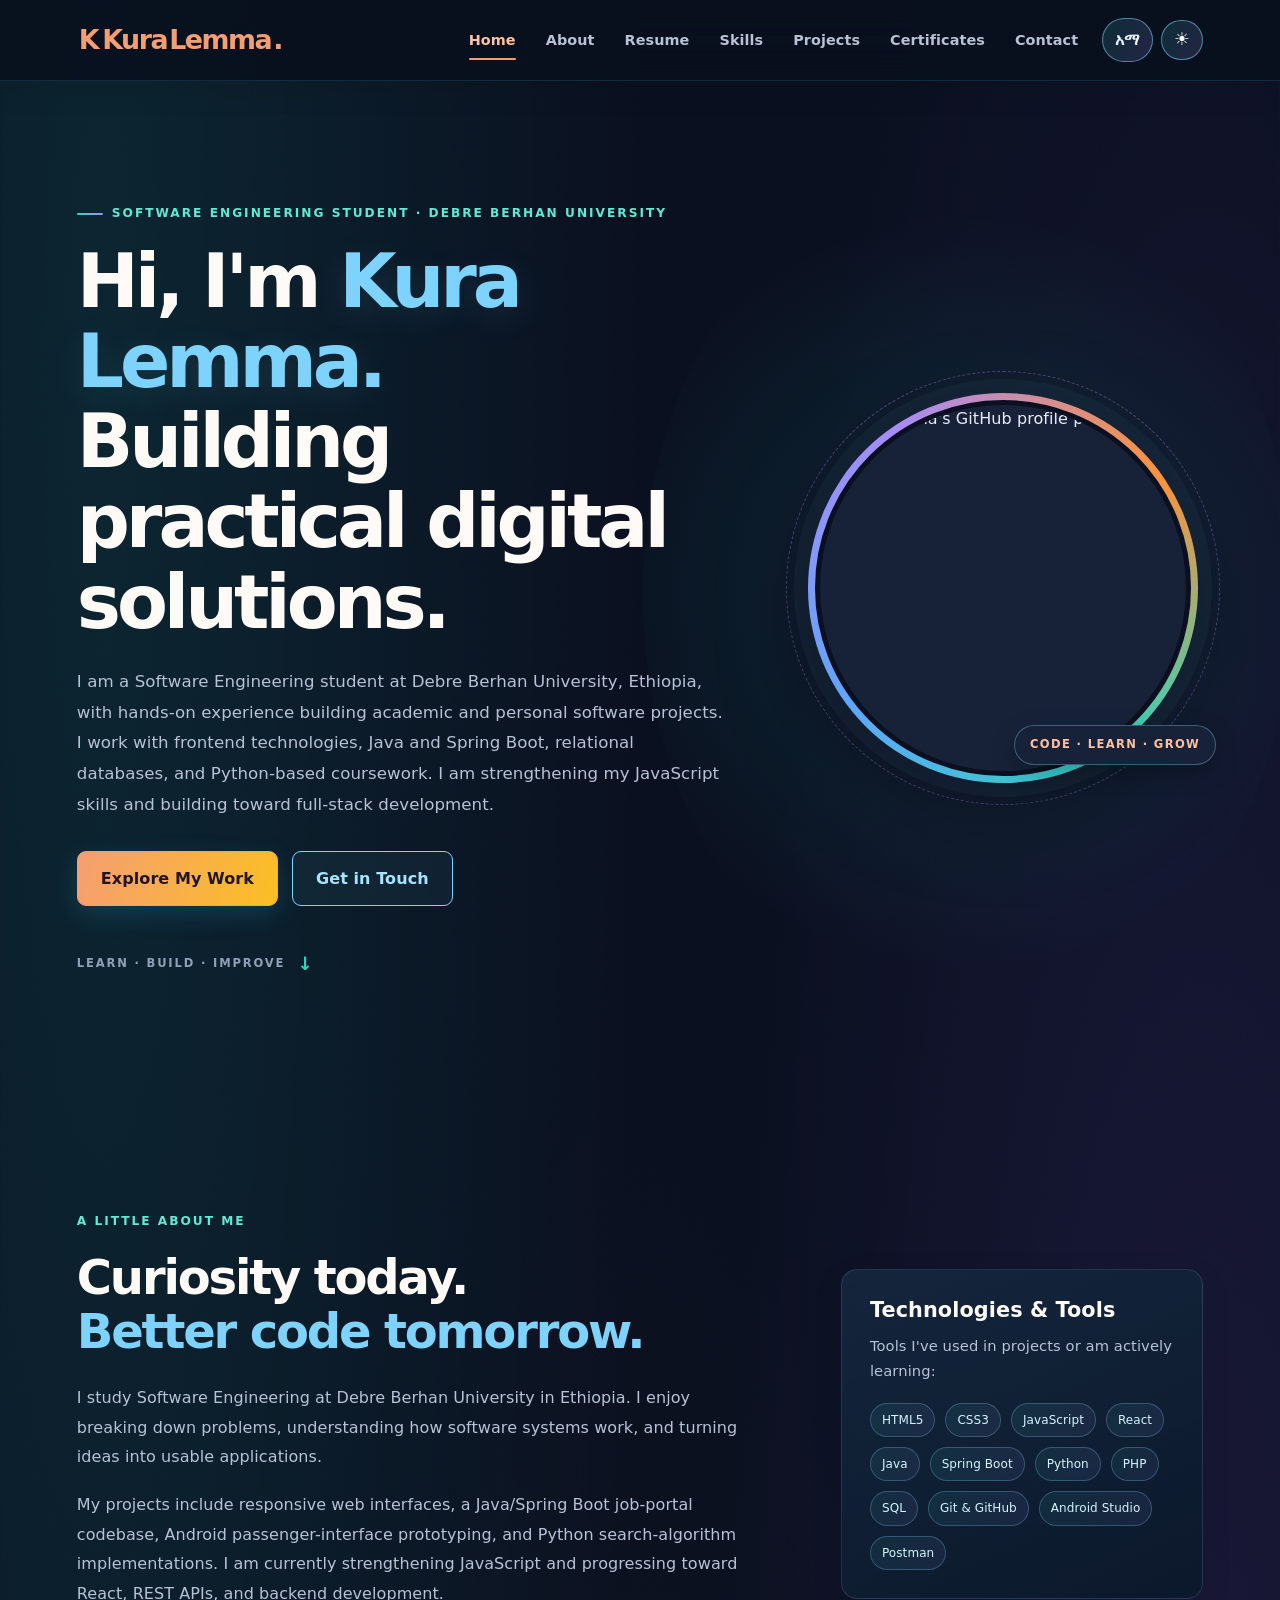
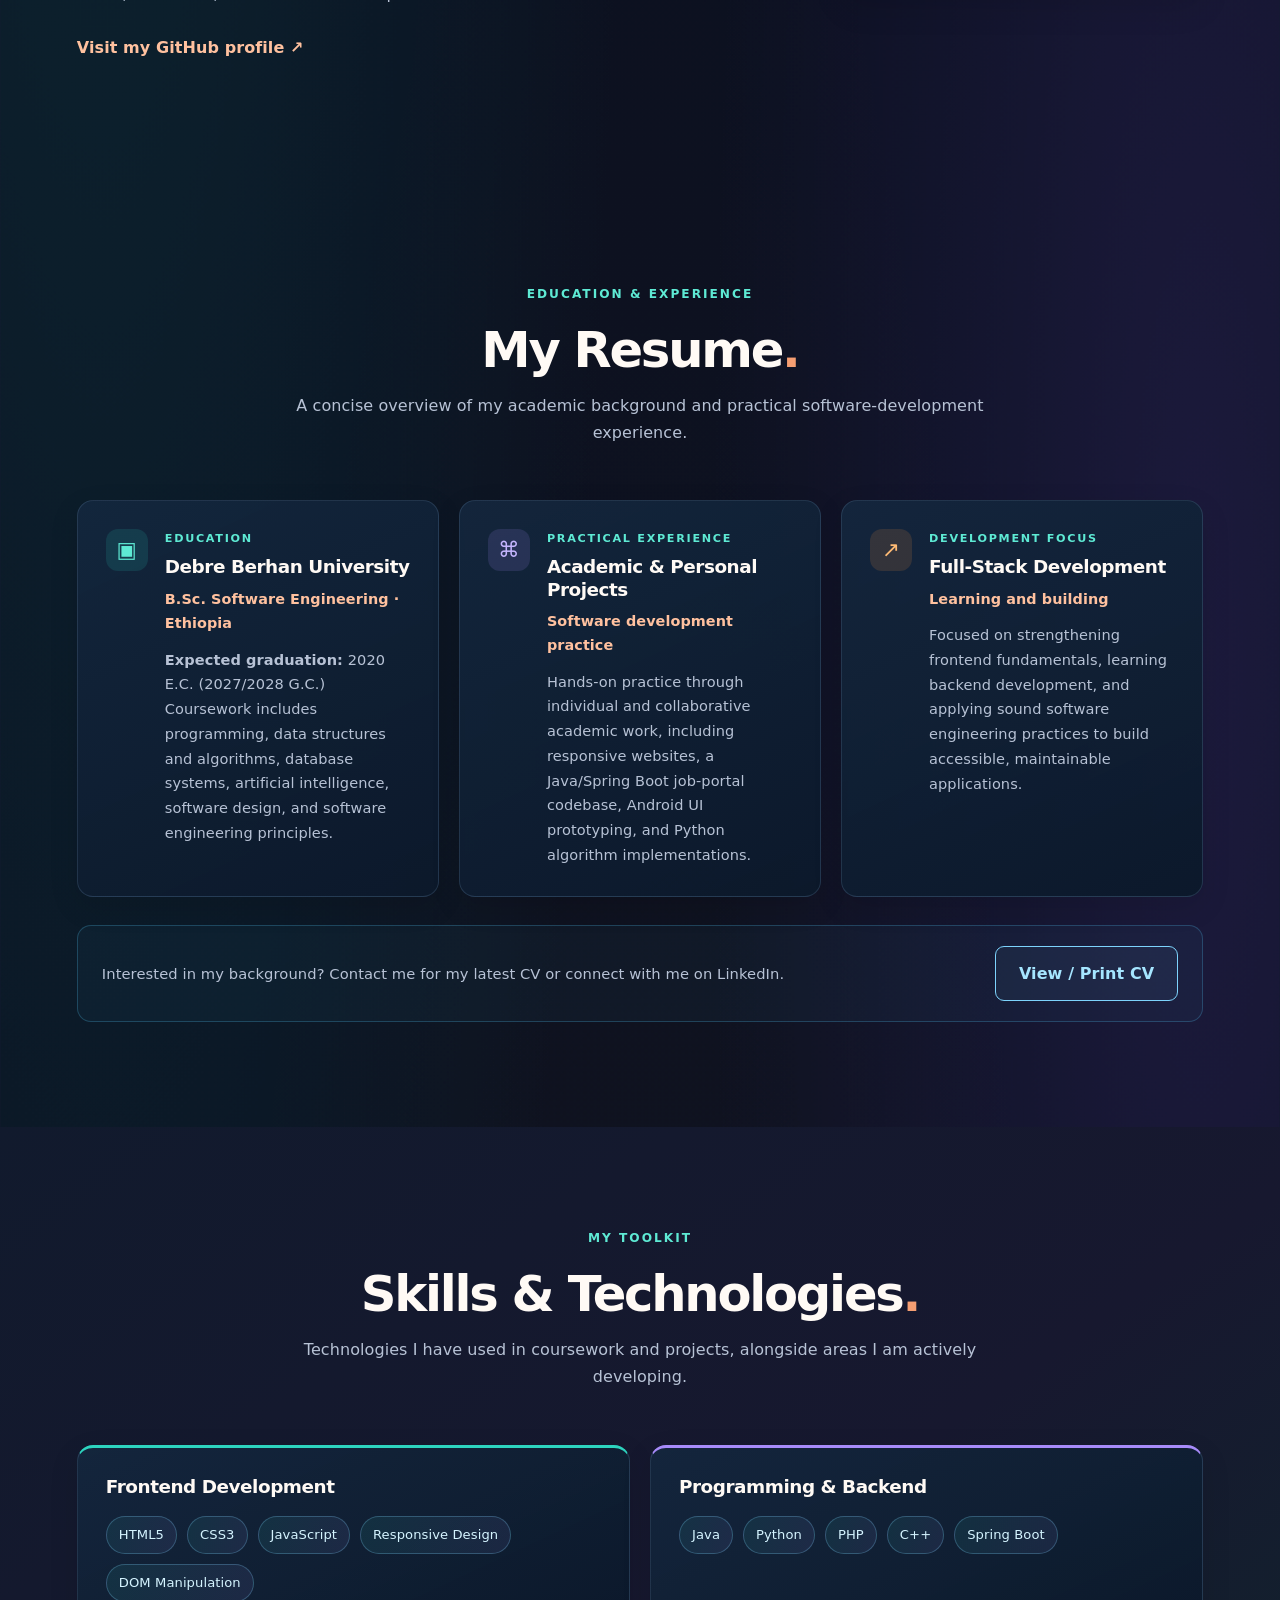
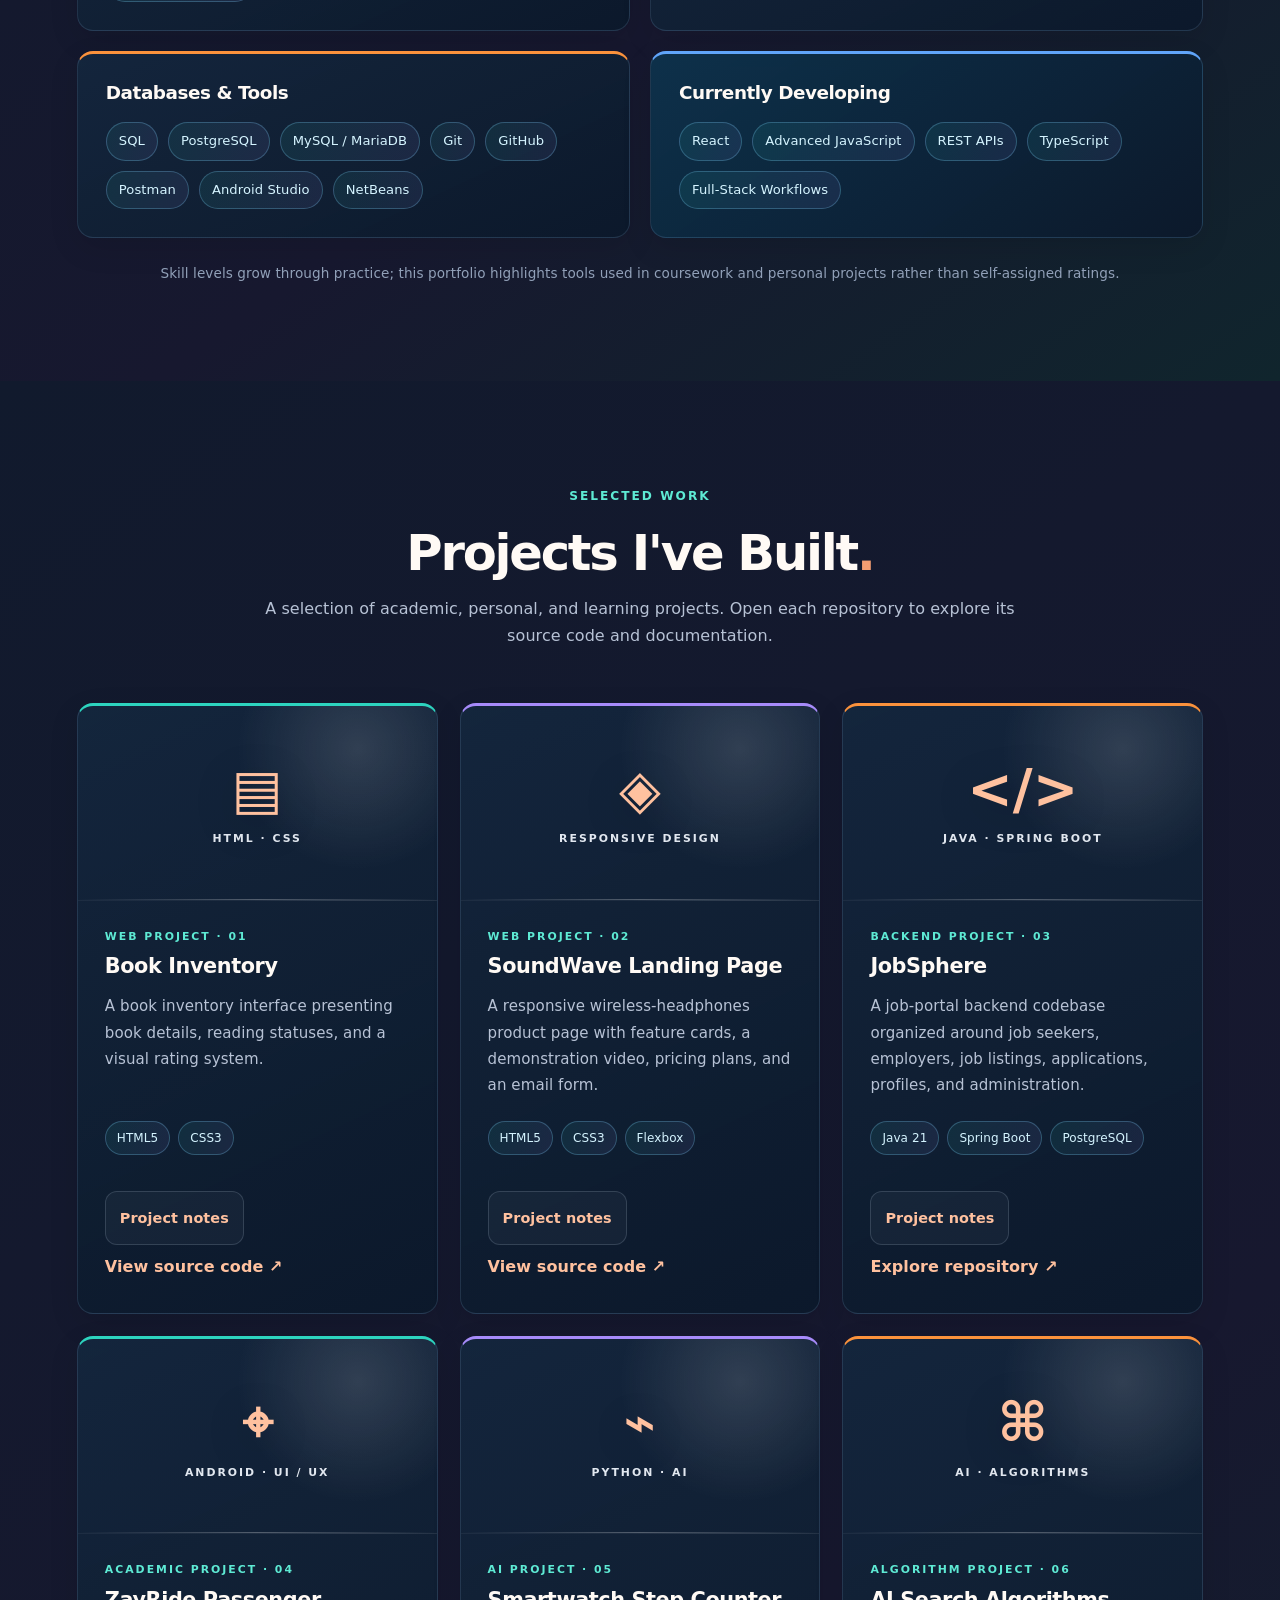
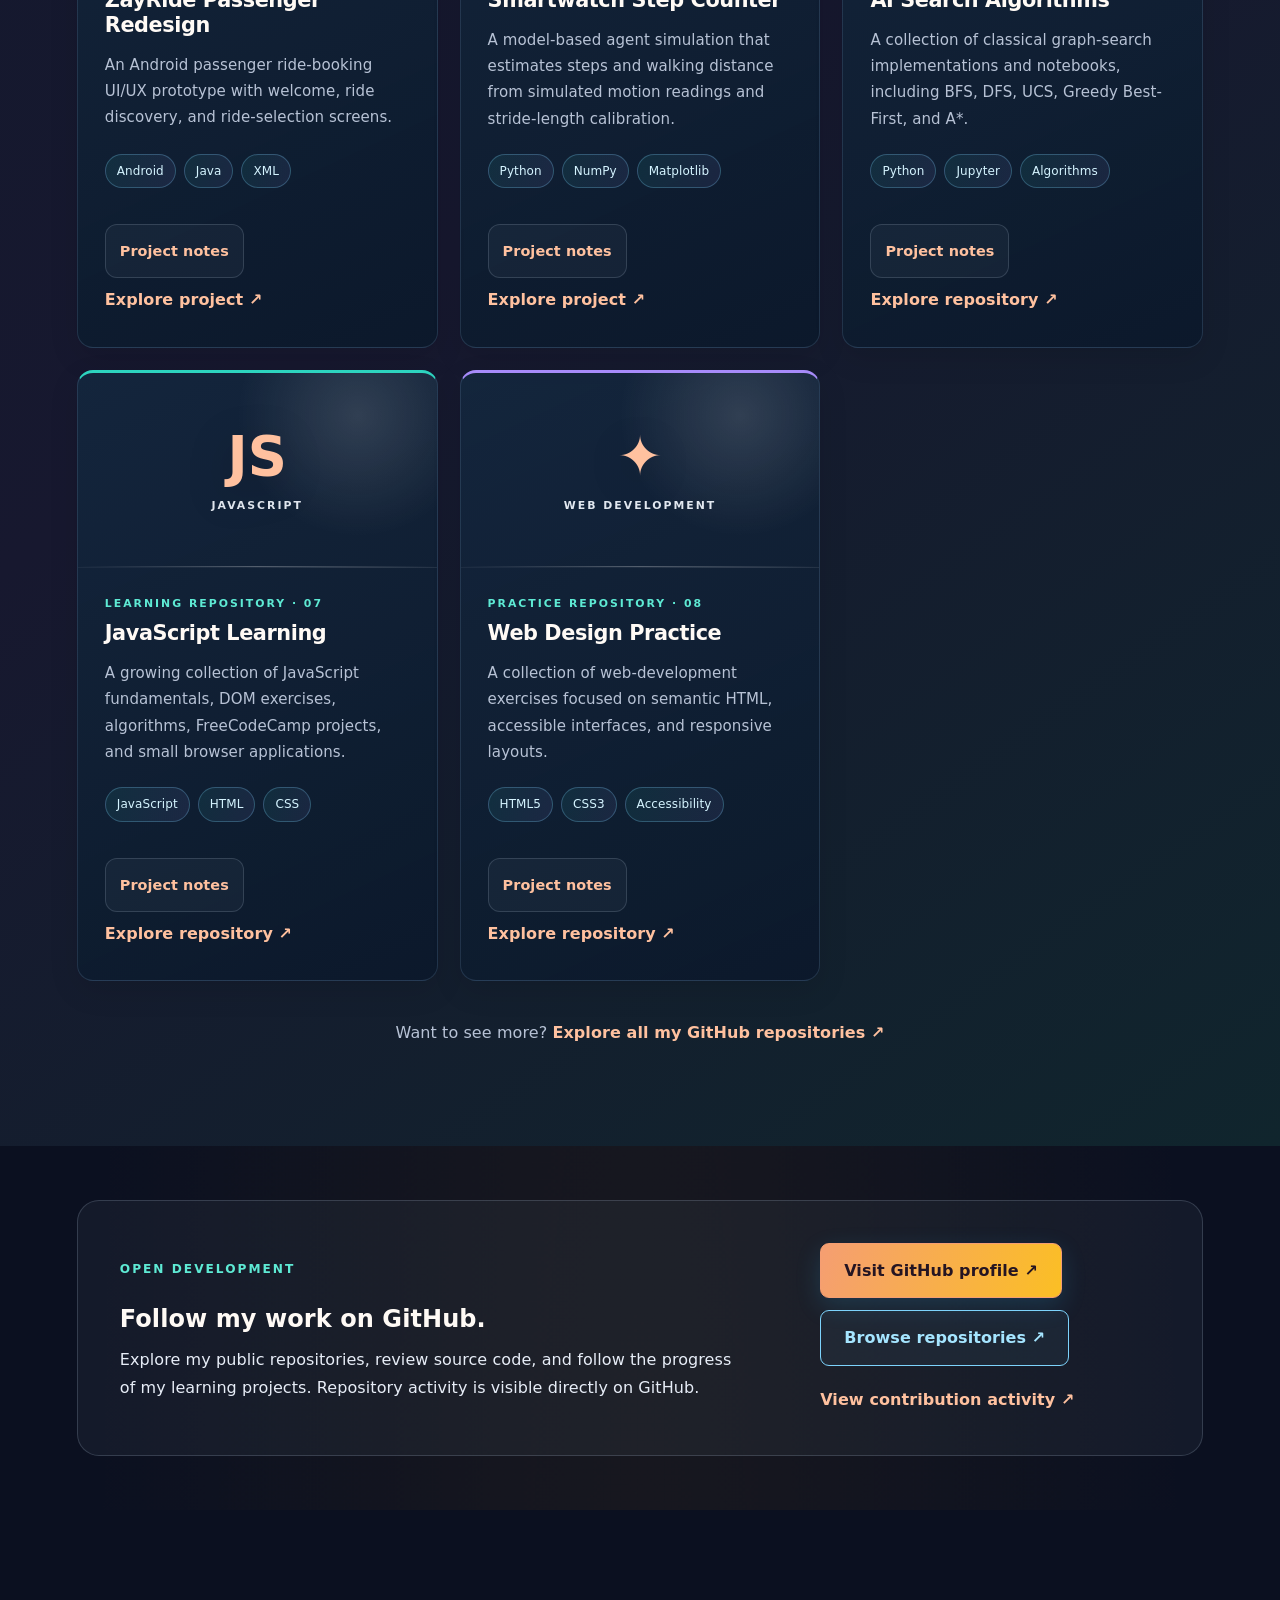
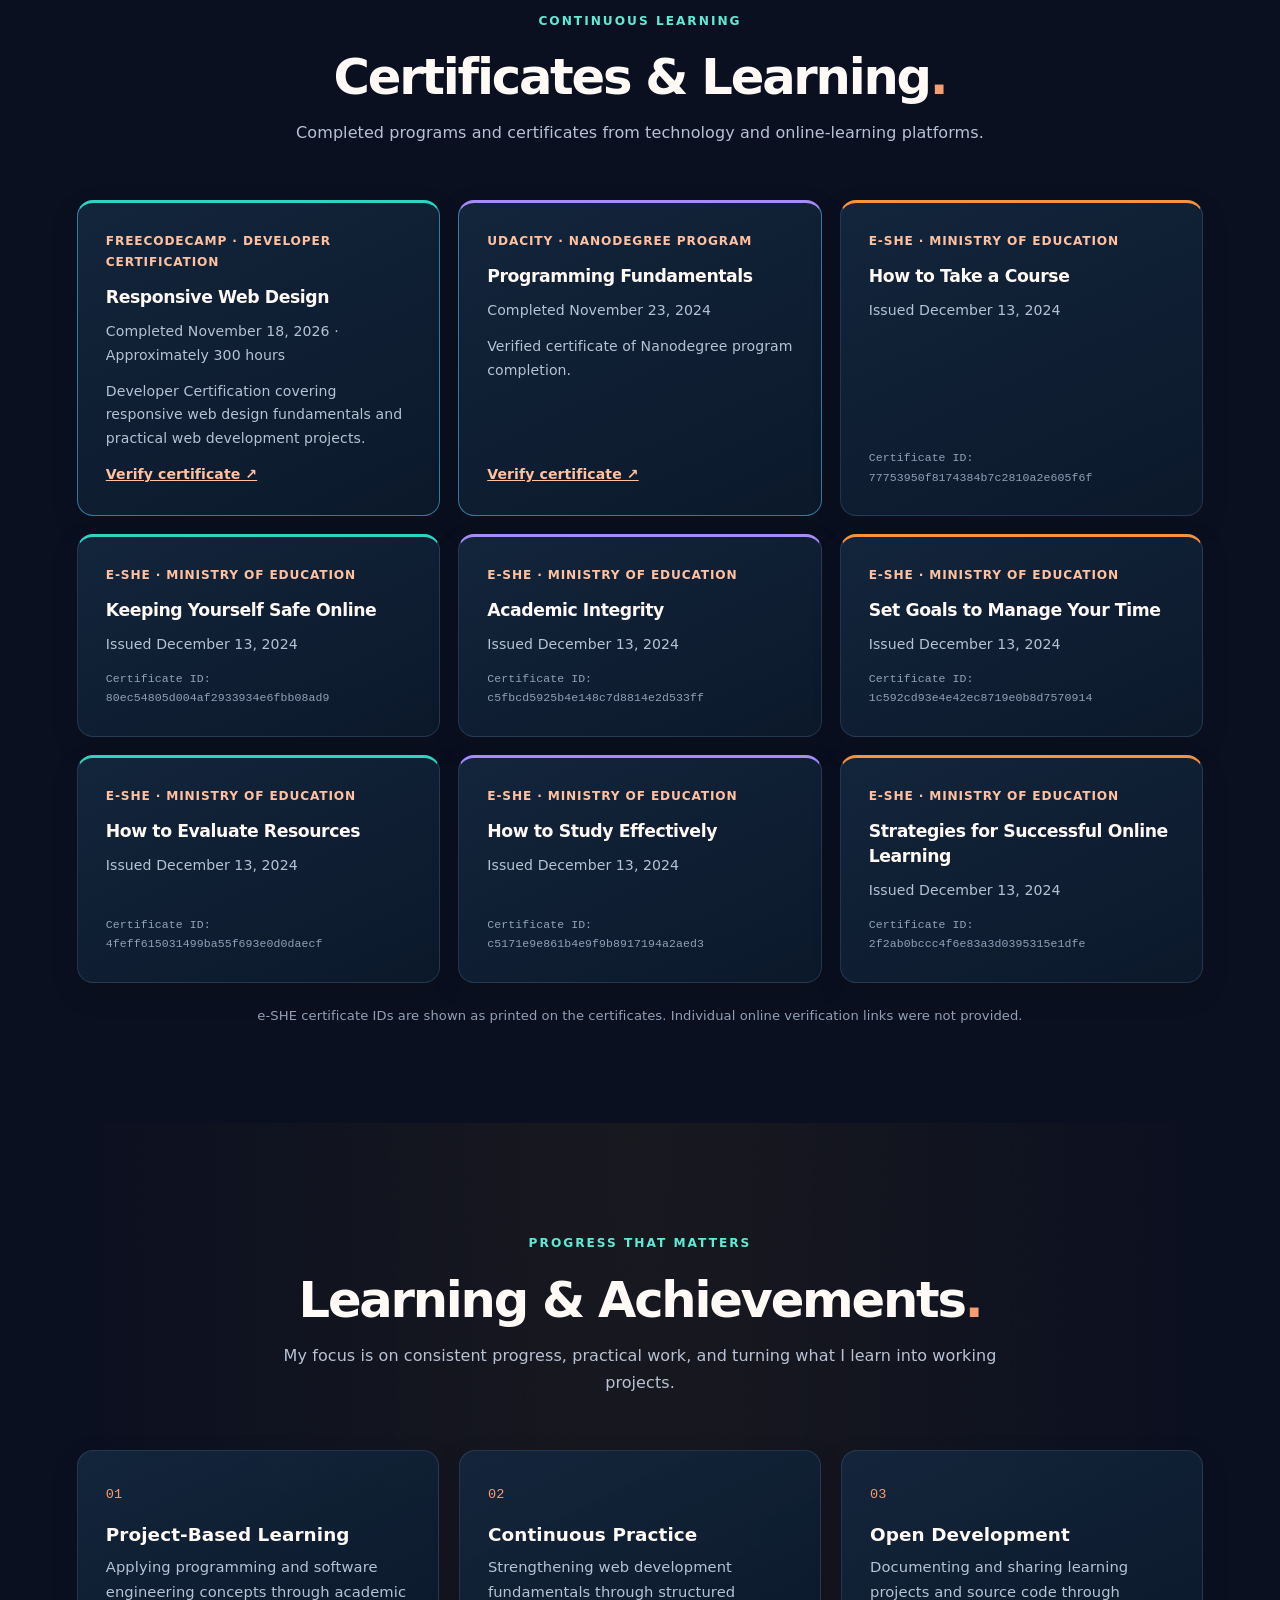
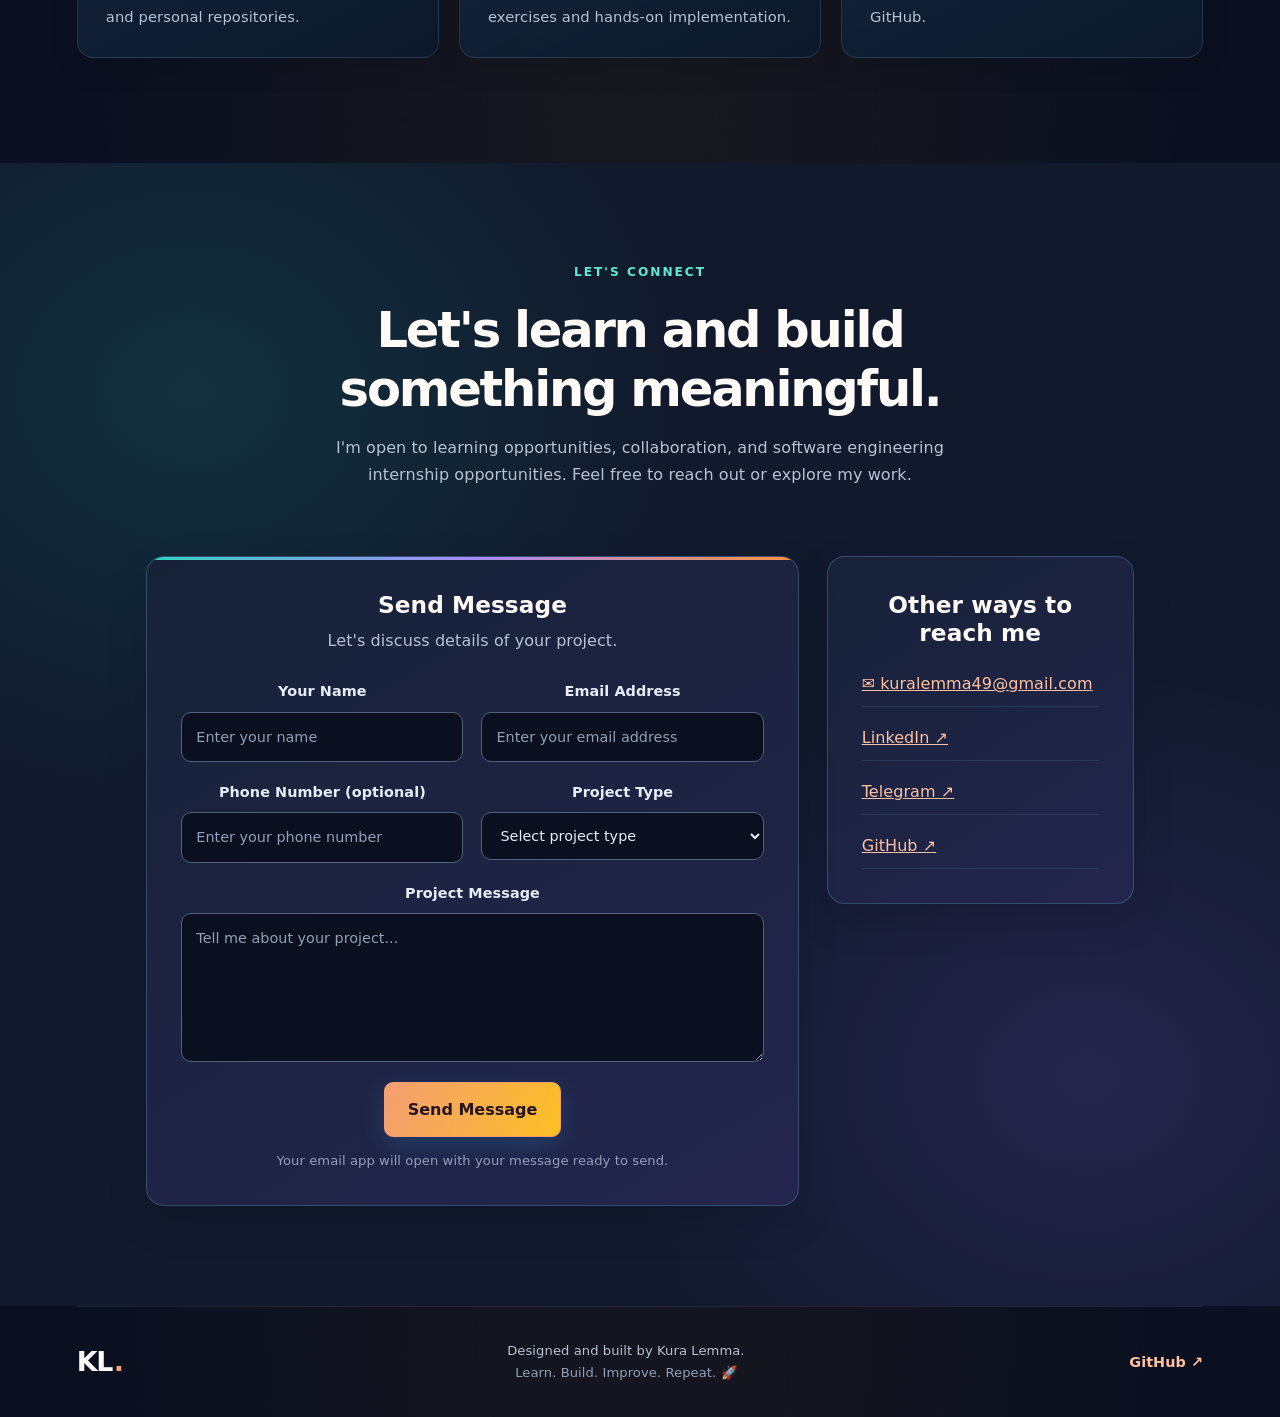
==== index.html @ ebb90d67 "Refresh navigation wordmark design" ====
<!DOCTYPE html>
<html lang="en">
<head>
  <meta charset="UTF-8">
  <meta name="viewport" content="width=device-width, initial-scale=1.0">
  <meta name="description" content="Kura Lemma is a Software Engineering student at Debre Berhan University building web applications, exploring AI, and learning full-stack development. Explore selected projects and connect.">
  <meta name="author" content="Kura Lemma">
  <meta name="keywords" content="Kura Lemma, Software Engineering student, Debre Berhan University, web developer, full-stack developer, portfolio, Ethiopia">
  <meta property="og:locale" content="en_US">
  <meta name="robots" content="index, follow, max-image-preview:large">
  <meta name="theme-color" content="#0b1120">
  <meta name="color-scheme" content="dark">
  <link rel="canonical" href="https://kura-lemma-portfolio.vercel.app/">
  <meta property="og:type" content="website">
  <meta property="og:url" content="https://kura-lemma-portfolio.vercel.app/">
  <meta property="og:title" content="Kura Lemma | Software Engineering Student & Developer">
  <meta property="og:description" content="Explore Kura Lemma's selected software projects, web development work, and learning journey.">
  <meta property="og:site_name" content="Kura Lemma Portfolio">
  <meta name="twitter:card" content="summary_large_image">
  <meta property="og:image" content="https://avatars.githubusercontent.com/u/193003555?v=4">
  <meta property="og:image:alt" content="Kura Lemma profile photo">
  <meta name="twitter:image" content="https://avatars.githubusercontent.com/u/193003555?v=4">
  <meta name="twitter:title" content="Kura Lemma | Developer Portfolio">
  <meta name="twitter:description" content="Selected projects and software engineering journey of Kura Lemma.">
  <title>Kura Lemma Portfolio | Software Engineering Student &amp; Web Developer</title>
  <link rel="icon" type="image/svg+xml" href="./favicon.svg">
  <link rel="stylesheet" href="./styles.css">
  <script type="application/ld+json">
  {
    "@context": "https://schema.org",
    "@type": "Person",
    "name": "Kura Lemma",
    "url": "https://kura-lemma-portfolio.vercel.app/",
    "jobTitle": "Software Engineering Student",
    "alumniOf": {
      "@type": "CollegeOrUniversity",
      "name": "Debre Berhan University"
    },
    "sameAs": [
      "https://github.com/kura458",
      "https://www.linkedin.com/in/kura-lemma/"
    ]
  }
  </script>
</head>
<body>
  <a class="skip-link" href="#main-content">Skip to main content</a>

  <header class="site-header">
    <nav class="navbar" aria-label="Main navigation">
      <a class="logo" href="#home" aria-label="Kura Lemma, home"><span class="logo-mark" aria-hidden="true">K</span><span class="logo-name"><span class="logo-first">Kura</span><span class="logo-last">Lemma</span></span><span class="logo-dot" aria-hidden="true">.</span></a>
      <input class="menu-toggle-checkbox" type="checkbox" id="menu-toggle" aria-controls="primary-navigation">
      <label class="menu-toggle" for="menu-toggle">
        <span class="menu-open-label">Menu ☰</span>
        <span class="menu-close-label">Close ✕</span>
      </label>
      <div class="nav-links" id="primary-navigation">
        <a href="#home" aria-current="location">Home</a><a href="#about">About</a><a href="#resume">Resume</a>
        <a href="#skills-section">Skills</a><a href="#projects">Projects</a>
        <a href="#certificates">Certificates</a><a href="#contact">Contact</a>
      </div>
      <div class="nav-controls">
        <button class="language-toggle" id="language-toggle" type="button" aria-label="Switch to Amharic" aria-pressed="false">አማ</button>
        <button class="theme-toggle" id="theme-toggle" type="button" aria-label="Switch to light theme" aria-pressed="false" title="Switch to light theme"><span aria-hidden="true">☀</span></button>
      </div>
    </nav>
  </header>

  <main id="main-content">
    <section id="home" class="hero section-container">
      <div class="welcome-content">
        <p class="eyebrow">SOFTWARE ENGINEERING STUDENT · DEBRE BERHAN UNIVERSITY</p>
        <h1>Hi, I'm <span>Kura Lemma.</span><br>Building practical digital solutions.</h1>
        <p class="intro">
          I am a Software Engineering student at Debre Berhan University, Ethiopia, with hands-on experience building academic and personal software projects. I work with frontend technologies, Java and Spring Boot, relational databases, and Python-based coursework. I am strengthening my JavaScript skills and building toward full-stack development.
        </p>
        <div class="welcome-buttons">
          <a class="button primary-button" href="#projects">Explore My Work</a>
          <a class="button secondary-button" href="#contact">Get in Touch</a>
        </div>
        <p class="scroll-note">LEARN · BUILD · IMPROVE <span aria-hidden="true">↓</span></p>
      </div>
      <div class="hero-decoration">
        <div class="circle circle-one"></div>
        <div class="circle circle-two"></div>
        <div class="profile-photo-frame">
          <img
            class="hero-profile-image"
            src="https://avatars.githubusercontent.com/u/193003555?v=4"
            alt="Kura Lemma's GitHub profile photo"
            width="420"
            height="420"
            fetchpriority="high"
            decoding="async"
          >
          <span class="profile-photo-caption">CODE · LEARN · GROW</span>
        </div>
      </div>
    </section>

    <section id="about" class="about-section section-container">
      <div class="about-content">
        <p class="eyebrow">A LITTLE ABOUT ME</p>
        <h2>Curiosity today.<br><span>Better code tomorrow.</span></h2>
        <p>I study Software Engineering at Debre Berhan University in Ethiopia. I enjoy breaking down problems, understanding how software systems work, and turning ideas into usable applications.</p>
        <p>My projects include responsive web interfaces, a Java/Spring Boot job-portal codebase, Android passenger-interface prototyping, and Python search-algorithm implementations. I am currently strengthening JavaScript and progressing toward React, REST APIs, and backend development.</p>
        <a class="text-link" href="https://github.com/kura458" target="_blank" rel="noopener noreferrer">Visit my GitHub profile <span aria-hidden="true">↗</span></a>
      </div>
      <aside class="skills" aria-labelledby="skills-heading">
        <h3 id="skills-heading">Technologies & Tools</h3>
        <p class="skills-intro">Tools I've used in projects or am actively learning:</p>
        <ul class="skill-list">
          <li>HTML5</li><li>CSS3</li><li>JavaScript</li><li>React</li><li>Java</li><li>Spring Boot</li><li>Python</li><li>PHP</li><li>SQL</li><li>Git & GitHub</li><li>Android Studio</li><li>Postman</li>
        </ul>
      </aside>
    </section><section id="resume" class="resume-section section-container">
  <div class="section-heading"><p class="eyebrow">EDUCATION & EXPERIENCE</p><h2>My Resume<span>.</span></h2><p>A concise overview of my academic background and practical software-development experience.</p></div>
  <div class="resume-grid">
    <article class="resume-card"><span class="resume-icon" aria-hidden="true">▣</span><div><p class="resume-label">EDUCATION</p><h3>Debre Berhan University</h3><p class="resume-role">B.Sc. Software Engineering · Ethiopia</p><p class="resume-copy"><strong>Expected graduation:</strong> 2020 E.C. (2027/2028 G.C.)</p><p class="resume-copy">Coursework includes programming, data structures and algorithms, database systems, artificial intelligence, software design, and software engineering principles.</p></div></article>
    <article class="resume-card"><span class="resume-icon" aria-hidden="true">⌘</span><div><p class="resume-label">PRACTICAL EXPERIENCE</p><h3>Academic & Personal Projects</h3><p class="resume-role">Software development practice</p><p class="resume-copy">Hands-on practice through individual and collaborative academic work, including responsive websites, a Java/Spring Boot job-portal codebase, Android UI prototyping, and Python algorithm implementations.</p></div></article>
    <article class="resume-card"><span class="resume-icon" aria-hidden="true">↗</span><div><p class="resume-label">DEVELOPMENT FOCUS</p><h3>Full-Stack Development</h3><p class="resume-role">Learning and building</p><p class="resume-copy">Focused on strengthening frontend fundamentals, learning backend development, and applying sound software engineering practices to build accessible, maintainable applications.</p></div></article>
  </div>
  <div class="resume-actions"><p>Interested in my background? Contact me for my latest CV or connect with me on LinkedIn.</p><a class="button secondary-button" href="./cv.html" target="_blank" rel="noopener noreferrer">View / Print CV</a></div>
</section><section id="skills-section" class="skills-section">
  <div class="section-container"><div class="section-heading"><p class="eyebrow">MY TOOLKIT</p><h2>Skills & Technologies<span>.</span></h2><p>Technologies I have used in coursework and projects, alongside areas I am actively developing.</p></div>
    <div class="skill-groups">
      <article class="skill-group"><h3>Frontend Development</h3><ul class="skill-list"><li>HTML5</li><li>CSS3</li><li>JavaScript</li><li>Responsive Design</li><li>DOM Manipulation</li></ul></article>
      <article class="skill-group"><h3>Programming & Backend</h3><ul class="skill-list"><li>Java</li><li>Python</li><li>PHP</li><li>C++</li><li>Spring Boot</li></ul></article>
      <article class="skill-group"><h3>Databases & Tools</h3><ul class="skill-list"><li>SQL</li><li>PostgreSQL</li><li>MySQL / MariaDB</li><li>Git</li><li>GitHub</li><li>Postman</li><li>Android Studio</li><li>NetBeans</li></ul></article>
      <article class="skill-group learning-group"><h3>Currently Developing</h3><ul class="skill-list"><li>React</li><li>Advanced JavaScript</li><li>REST APIs</li><li>TypeScript</li><li>Full-Stack Workflows</li></ul></article>
    </div><p class="skills-note">Skill levels grow through practice; this portfolio highlights tools used in coursework and personal projects rather than self-assigned ratings.</p>
  </div>
</section><section id="projects" class="projects-section">
      <div class="section-container">
        <div class="section-heading">
          <p class="eyebrow">SELECTED WORK</p>
          <h2>Projects I've Built<span>.</span></h2>
          <p>A selection of academic, personal, and learning projects. Open each repository to explore its source code and documentation.</p>
        </div>
        <div class="project-grid">
          <article class="project-tile">
            <div class="project-visual visual-one" aria-hidden="true"><span class="visual-icon">▤</span><span class="visual-caption">HTML · CSS</span></div>
            <div class="project-info">
              <p class="project-number">WEB PROJECT · 01</p>
              <h3>Book Inventory</h3>
              <p class="project-description">A book inventory interface presenting book details, reading statuses, and a visual rating system.</p>
              <ul class="tech-list" aria-label="Technologies used"><li>HTML5</li><li>CSS3</li></ul>
              <details class="project-details"><summary>Project notes</summary><p><strong>Focus:</strong> Organizing book information into a readable interface with status and rating presentation.</p><p><strong>Explore:</strong> Review the page structure and styling in the project folder.</p></details><a class="project-link" href="https://github.com/kura458/Web_Design_practice_workshop_-lab/tree/main/Book_Inventory" target="_blank" rel="noopener noreferrer">View source code <span aria-hidden="true">↗</span></a>
            </div>
          </article>

          <article class="project-tile">
            <div class="project-visual visual-two" aria-hidden="true"><span class="visual-icon">◈</span><span class="visual-caption">RESPONSIVE DESIGN</span></div>
            <div class="project-info">
              <p class="project-number">WEB PROJECT · 02</p>
              <h3>SoundWave Landing Page</h3>
              <p class="project-description">A responsive wireless-headphones product page with feature cards, a demonstration video, pricing plans, and an email form.</p>
              <ul class="tech-list" aria-label="Technologies used"><li>HTML5</li><li>CSS3</li><li>Flexbox</li></ul>
              <details class="project-details"><summary>Project notes</summary><p><strong>Focus:</strong> Responsive product-page layout, feature presentation, pricing sections, and a form interface.</p><p><strong>Explore:</strong> Review the HTML structure and responsive CSS in the repository.</p></details><a class="project-link" href="https://github.com/kura458/Web_Design_practice_workshop_-lab/tree/main/SoundWave_Landing_Page" target="_blank" rel="noopener noreferrer">View source code <span aria-hidden="true">↗</span></a>
            </div>
          </article>

          <article class="project-tile">
            <div class="project-visual visual-three" aria-hidden="true"><span class="visual-icon">&lt;/&gt;</span><span class="visual-caption">JAVA · SPRING BOOT</span></div>
            <div class="project-info">
              <p class="project-number">BACKEND PROJECT · 03</p>
              <h3>JobSphere</h3>
              <p class="project-description">A job-portal backend codebase organized around job seekers, employers, job listings, applications, profiles, and administration.</p>
              <ul class="tech-list" aria-label="Technologies used"><li>Java 21</li><li>Spring Boot</li><li>PostgreSQL</li></ul>
              <details class="project-details"><summary>Project notes</summary><p><strong>Focus:</strong> A recruitment-domain backend codebase covering job seekers, employers, listings, applications, profiles, and administration.</p><p><strong>Explore:</strong> Read the repository documentation and inspect the implementation.</p></details><a class="project-link" href="https://github.com/kura458/Jobsphere" target="_blank" rel="noopener noreferrer">Explore repository <span aria-hidden="true">↗</span></a>
            </div>
          </article>

          <article class="project-tile">
            <div class="project-visual visual-four" aria-hidden="true"><span class="visual-icon">⌖</span><span class="visual-caption">ANDROID · UI / UX</span></div>
            <div class="project-info">
              <p class="project-number">ACADEMIC PROJECT · 04</p>
              <h3>ZayRide Passenger Redesign</h3>
              <p class="project-description">An Android passenger ride-booking UI/UX prototype with welcome, ride discovery, and ride-selection screens.</p>
              <ul class="tech-list" aria-label="Technologies used"><li>Android</li><li>Java</li><li>XML</li></ul>
              <details class="project-details"><summary>Project notes</summary><p><strong>Focus:</strong> Passenger-facing ride-booking flows, from welcome and ride discovery to booking and trip tracking.</p><p><strong>Explore:</strong> The repository includes project documentation and Android design materials.</p></details><a class="project-link" href="https://github.com/kura458/ZayRide-UX-Redesign" target="_blank" rel="noopener noreferrer">Explore project <span aria-hidden="true">↗</span></a>
            </div>
          </article>

          <article class="project-tile">
            <div class="project-visual visual-five" aria-hidden="true"><span class="visual-icon">⌁</span><span class="visual-caption">PYTHON · AI</span></div>
            <div class="project-info">
              <p class="project-number">AI PROJECT · 05</p>
              <h3>Smartwatch Step Counter</h3>
              <p class="project-description">A model-based agent simulation that estimates steps and walking distance from simulated motion readings and stride-length calibration.</p>
              <ul class="tech-list" aria-label="Technologies used"><li>Python</li><li>NumPy</li><li>Matplotlib</li></ul>
              <details class="project-details"><summary>Project notes</summary><p><strong>Focus:</strong> A model-based agent simulation using simulated motion readings and stride-length calibration to estimate steps and distance.</p><p><strong>Explore:</strong> Review the Python source and experiment structure.</p></details><a class="project-link" href="https://github.com/kura458/Model-based-AI" target="_blank" rel="noopener noreferrer">Explore project <span aria-hidden="true">↗</span></a>
            </div>
          </article>

          <article class="project-tile">
            <div class="project-visual visual-six" aria-hidden="true"><span class="visual-icon">⌘</span><span class="visual-caption">AI · ALGORITHMS</span></div>
            <div class="project-info">
              <p class="project-number">ALGORITHM PROJECT · 06</p>
              <h3>AI Search Algorithms</h3>
              <p class="project-description">A collection of classical graph-search implementations and notebooks, including BFS, DFS, UCS, Greedy Best-First, and A*.</p>
              <ul class="tech-list" aria-label="Technologies used"><li>Python</li><li>Jupyter</li><li>Algorithms</li></ul>
              <details class="project-details"><summary>Project notes</summary><p><strong>Focus:</strong> Comparing BFS, DFS, Uniform Cost Search, Greedy Best-First Search, and A*.</p><p><strong>Explore:</strong> Review the implementations and notebooks in the repository.</p></details><a class="project-link" href="https://github.com/kura458/AI-Search-Algorithm-Implementations" target="_blank" rel="noopener noreferrer">Explore repository <span aria-hidden="true">↗</span></a>
            </div>
          </article>

          <article class="project-tile">
            <div class="project-visual visual-seven" aria-hidden="true"><span class="visual-icon">JS</span><span class="visual-caption">JAVASCRIPT</span></div>
            <div class="project-info">
              <p class="project-number">LEARNING REPOSITORY · 07</p>
              <h3>JavaScript Learning</h3>
              <p class="project-description">A growing collection of JavaScript fundamentals, DOM exercises, algorithms, FreeCodeCamp projects, and small browser applications.</p>
              <ul class="tech-list" aria-label="Technologies used"><li>JavaScript</li><li>HTML</li><li>CSS</li></ul>
              <details class="project-details"><summary>Project notes</summary><p><strong>Focus:</strong> JavaScript fundamentals, functions, arrays and objects, DOM manipulation, and small exercises.</p><p><strong>Explore:</strong> Browse the folders to follow the learning progression.</p></details><a class="project-link" href="https://github.com/kura458/javaScript_Learning" target="_blank" rel="noopener noreferrer">Explore repository <span aria-hidden="true">↗</span></a>
            </div>
          </article>

          <article class="project-tile">
            <div class="project-visual visual-eight" aria-hidden="true"><span class="visual-icon">✦</span><span class="visual-caption">WEB DEVELOPMENT</span></div>
            <div class="project-info">
              <p class="project-number">PRACTICE REPOSITORY · 08</p>
              <h3>Web Design Practice</h3>
              <p class="project-description">A collection of web-development exercises focused on semantic HTML, accessible interfaces, and responsive layouts.</p>
              <ul class="tech-list" aria-label="Topics covered"><li>HTML5</li><li>CSS3</li><li>Accessibility</li></ul>
              <details class="project-details"><summary>Project notes</summary><p><strong>Focus:</strong> Semantic HTML, CSS fundamentals, responsive layouts, and accessible page structure.</p><p><strong>Explore:</strong> Browse the exercises and completed practice projects.</p></details><a class="project-link" href="https://github.com/kura458/Web_Design_practice_workshop_-lab" target="_blank" rel="noopener noreferrer">Explore repository <span aria-hidden="true">↗</span></a>
            </div>
          </article>
        </div>
        <p class="more-projects">Want to see more? <a href="https://github.com/kura458?tab=repositories" target="_blank" rel="noopener noreferrer">Explore all my GitHub repositories ↗</a></p>
      </div>
    </section><section class="github-activity section-container" aria-labelledby="github-activity-title"><div class="github-activity-copy"><p class="eyebrow">OPEN DEVELOPMENT</p><h2 id="github-activity-title">Follow my work on GitHub<span>.</span></h2><p>Explore my public repositories, review source code, and follow the progress of my learning projects. Repository activity is visible directly on GitHub.</p></div><div class="github-activity-actions"><a class="button primary-button" href="https://github.com/kura458" target="_blank" rel="noopener noreferrer">Visit GitHub profile ↗</a><a class="button secondary-button" href="https://github.com/kura458?tab=repositories" target="_blank" rel="noopener noreferrer">Browse repositories ↗</a><a class="text-link" href="https://github.com/kura458?tab=activity" target="_blank" rel="noopener noreferrer">View contribution activity ↗</a></div></section><section id="certificates" class="certificates-section"><div class="section-container">
  <div class="section-heading"><p class="eyebrow">CONTINUOUS LEARNING</p><h2>Certificates & Learning<span>.</span></h2><p>Completed programs and certificates from technology and online-learning platforms.</p></div>
  <div class="certificate-grid">
    <article class="certificate-card certificate-featured"><p class="certificate-provider">freeCodeCamp · Developer Certification</p><h3>Responsive Web Design</h3><p class="certificate-date">Completed November 18, 2026 · Approximately 300 hours</p><p class="certificate-description">Developer Certification covering responsive web design fundamentals and practical web development projects.</p><a class="certificate-link" href="https://freecodecamp.org/certification/fcc-4ed6f5c5-95d3-4515-95dc-54cf39d01667/responsive-web-design-v9" target="_blank" rel="noopener noreferrer">Verify certificate ↗</a></article>
    <article class="certificate-card certificate-featured"><p class="certificate-provider">Udacity · Nanodegree Program</p><h3>Programming Fundamentals</h3><p class="certificate-date">Completed November 23, 2024</p><p class="certificate-description">Verified certificate of Nanodegree program completion.</p><a class="certificate-link" href="https://www.udacity.com/certificate/e/8432ff4-adfb-11ef-ab5b-1b7f81803688" target="_blank" rel="noopener noreferrer">Verify certificate ↗</a></article>
    <article class="certificate-card"><p class="certificate-provider">e-SHE · Ministry of Education</p><h3>How to Take a Course</h3><p class="certificate-date">Issued December 13, 2024</p><p class="certificate-id">Certificate ID: 77753950f8174384b7c2810a2e605f6f</p></article>
    <article class="certificate-card"><p class="certificate-provider">e-SHE · Ministry of Education</p><h3>Keeping Yourself Safe Online</h3><p class="certificate-date">Issued December 13, 2024</p><p class="certificate-id">Certificate ID: 80ec54805d004af2933934e6fbb08ad9</p></article>
    <article class="certificate-card"><p class="certificate-provider">e-SHE · Ministry of Education</p><h3>Academic Integrity</h3><p class="certificate-date">Issued December 13, 2024</p><p class="certificate-id">Certificate ID: c5fbcd5925b4e148c7d8814e2d533ff</p></article>
    <article class="certificate-card"><p class="certificate-provider">e-SHE · Ministry of Education</p><h3>Set Goals to Manage Your Time</h3><p class="certificate-date">Issued December 13, 2024</p><p class="certificate-id">Certificate ID: 1c592cd93e4e42ec8719e0b8d7570914</p></article>
    <article class="certificate-card"><p class="certificate-provider">e-SHE · Ministry of Education</p><h3>How to Evaluate Resources</h3><p class="certificate-date">Issued December 13, 2024</p><p class="certificate-id">Certificate ID: 4feff615031499ba55f693e0d0daecf</p></article>
    <article class="certificate-card"><p class="certificate-provider">e-SHE · Ministry of Education</p><h3>How to Study Effectively</h3><p class="certificate-date">Issued December 13, 2024</p><p class="certificate-id">Certificate ID: c5171e9e861b4e9f9b8917194a2aed3</p></article>
    <article class="certificate-card"><p class="certificate-provider">e-SHE · Ministry of Education</p><h3>Strategies for Successful Online Learning</h3><p class="certificate-date">Issued December 13, 2024</p><p class="certificate-id">Certificate ID: 2f2ab0bccc4f6e83a3d0395315e1dfe</p></article>
  </div>
  <p class="certificate-note">e-SHE certificate IDs are shown as printed on the certificates. Individual online verification links were not provided.</p>
</div></section>
<section id="achievements" class="achievements-section section-container"><div class="section-heading"><p class="eyebrow">PROGRESS THAT MATTERS</p><h2>Learning & Achievements<span>.</span></h2><p>My focus is on consistent progress, practical work, and turning what I learn into working projects.</p></div>
<div class="achievement-grid"><article class="achievement-card"><span>01</span><h3>Project-Based Learning</h3><p>Applying programming and software engineering concepts through academic and personal repositories.</p></article><article class="achievement-card"><span>02</span><h3>Continuous Practice</h3><p>Strengthening web development fundamentals through structured exercises and hands-on implementation.</p></article><article class="achievement-card"><span>03</span><h3>Open Development</h3><p>Documenting and sharing learning projects and source code through GitHub.</p></article></div></section><section id="contact" class="contact-section">
      <div class="section-container">
        <p class="eyebrow">LET'S CONNECT</p>
        <h2>Let's learn and build something meaningful.</h2>
        <p class="contact-description">I'm open to learning opportunities, collaboration, and software engineering internship opportunities. Feel free to reach out or explore my work.</p>
        <div class="contact-layout">
          <form class="contact-form" id="project-contact-form">
            <h3 class="contact-form-title">Send Message</h3>
            <p class="contact-form-intro">Let's discuss details of your project.</p>
            <div class="form-grid">
              <label class="form-field"><span class="form-label-name">Your Name</span><input type="text" name="name" autocomplete="name" placeholder="Enter your name" required></label>
              <label class="form-field"><span class="form-label-email">Email Address</span><input type="email" name="email" autocomplete="email" placeholder="Enter your email address" required></label>
              <label class="form-field"><span class="form-label-phone">Phone Number (optional)</span><input type="tel" name="phone" autocomplete="tel" placeholder="Enter your phone number"></label>
              <label class="form-field"><span class="form-label-type">Project Type</span>
                <select name="projectType" required>
                  <option value="" selected disabled>Select project type</option>
                  <option value="Web App">Web App</option>
                  <option value="Mobile">Mobile</option>
                  <option value="Design">Design</option>
                  <option value="API">API</option>
                  <option value="Consulting">Consulting</option>
                  <option value="Other">Other</option>
                </select>
              </label>
              <label class="form-field form-field-full"><span class="form-label-message">Project Message</span><textarea name="message" rows="5" placeholder="Tell me about your project..." required></textarea></label>
            </div>
            <button class="button primary-button contact-submit" type="submit">Send Message</button>
            <p class="contact-form-note" id="contact-form-note" aria-live="polite">Your email app will open with your message ready to send.</p>
          </form>
          <aside class="contact-details">
            <h3>Other ways to reach me</h3>
            <a href="mailto:kuralemma49@gmail.com">✉ kuralemma49@gmail.com</a>
            <a href="https://www.linkedin.com/in/kura-lemma/" target="_blank" rel="noopener noreferrer">LinkedIn ↗</a>
            <a href="https://t.me/Libelayskal" target="_blank" rel="noopener noreferrer">Telegram ↗</a>
            <a href="https://github.com/kura458" target="_blank" rel="noopener noreferrer">GitHub ↗</a>
          </aside>
        </div>
      </div>
    </section>
  </main>

  <footer class="site-footer">
    <a class="logo" href="#home" aria-label="Back to home">KL<span>.</span></a>
    <p>Designed and built by Kura Lemma.<span class="footer-tagline">Learn. Build. Improve. Repeat. 🚀</span></p>
    <a class="footer-link" href="https://github.com/kura458" target="_blank" rel="noopener noreferrer">GitHub <span aria-hidden="true">↗</span></a>
  </footer>
  <script>

    const languageButton = document.querySelector("#language-toggle");
    const translations = {
      ".nav-links a[href='#home']": ["Home", "መነሻ"],
      ".nav-links a[href='#about']": ["About", "ስለ እኔ"],
      ".nav-links a[href='#resume']": ["Resume", "የትምህርት ታሪክ"],
      ".nav-links a[href='#skills-section']": ["Skills", "ክህሎቶች"],
      ".nav-links a[href='#projects']": ["Projects", "ፕሮጀክቶች"],
      ".nav-links a[href='#certificates']": ["Certificates", "ሰርተፊኬቶች"],
      ".nav-links a[href='#contact']": ["Contact", "አግኙኝ"],
      ".project-details summary": ["Project notes", "የፕሮጀክት ማብራሪያ"],
      ".github-activity .eyebrow": ["OPEN DEVELOPMENT", "ክፍት የልማት ሥራ"],
      ".github-activity h2": ["Follow my work on GitHub.", "የሥራዎቼን ሂደት በGitHub ይከታተሉ።"],
      ".github-activity-copy > p:not(.eyebrow)": ["Explore my public repositories, review source code, and follow the progress of my learning projects. Repository activity is visible directly on GitHub.", "የህዝብ ሪፖዚቶሪዎቼን ይመልከቱ፣ የምንጭ ኮድን ያንብቡ እና የፕሮጀክቶቼን እድገት ይከታተሉ። የሪፖዚቶሪ እንቅስቃሴዬን በGitHub ላይ ማየት ይችላሉ።"],
      ".github-activity-actions .primary-button": ["Visit GitHub profile ↗", "የGitHub መገለጫዬን ይጎብኙ ↗"],
      ".github-activity-actions .secondary-button": ["Browse repositories ↗", "ሪፖዚቶሪዎችን ይመልከቱ ↗"],
      ".github-activity-actions .text-link": ["View contribution activity ↗", "የአስተዋጽኦ እንቅስቃሴን ይመልከቱ ↗"],
      ".eyebrow": [
        ["SOFTWARE ENGINEERING STUDENT · DEBRE BERHAN UNIVERSITY","A LITTLE ABOUT ME","EDUCATION & EXPERIENCE","MY TOOLKIT","SELECTED WORK","CONTINUOUS LEARNING","PROGRESS THAT MATTERS","LET'S CONNECT"],
        ["የሶፍትዌር ኢንጂነሪንግ ተማሪ · ደብረ ብርሃን ዩኒቨርሲቲ","ስለ እኔ በአጭሩ","ትምህርት እና ልምድ","የቴክኖሎጂ መሣሪያዎቼ","የተመረጡ ሥራዎች","ቀጣይነት ያለው ትምህርት","የእድገት ሂደት","እንገናኝ"]
      ],
      ".hero h1": ["Hi, I'm Kura Lemma. Building practical digital solutions.","ሰላም፣ ኩራ ለማ ነኝ። ተግባራዊ የዲጂታል መፍትሄዎችን እገነባለሁ።"],
      ".intro": ["I am a Software Engineering student at Debre Berhan University, Ethiopia, with hands-on experience building academic and personal software projects. I work with frontend technologies, Java and Spring Boot, relational databases, and Python-based coursework. I am strengthening my JavaScript skills and building toward full-stack development.","በኢትዮጵያ ደብረ ብርሃን ዩኒቨርሲቲ የሶፍትዌር ኢንጂነሪንግ ተማሪ ነኝ። በትምህርታዊና በግል ፕሮጀክቶች ላይ ተግባራዊ ልምድ አለኝ። በFrontend ቴክኖሎጂዎች፣ Java፣ Spring Boot፣ ዳታቤዝ እና Python ላይ እሰራለሁ። JavaScript ክህሎቴን እያጠናከርኩ ወደ Full-Stack Development እያደግሁ ነው።"],
      ".welcome-buttons .primary-button": ["Explore My Work","ሥራዎቼን ይመልከቱ"],
      ".welcome-buttons .secondary-button": ["Get in Touch","ያግኙኝ"],
      ".scroll-note": ["LEARN · BUILD · IMPROVE ↓","ተማር · ገንባ · አሻሽል ↓"],
      ".about-content h2": ["Curiosity today. Better code tomorrow.","የዛሬ ጉጉት። የነገ የተሻለ ኮድ።"],
      ".about-content > p:not(.eyebrow)": [
        ["I study Software Engineering at Debre Berhan University in Ethiopia. I enjoy breaking down problems, understanding how software systems work, and turning ideas into usable applications.","My projects include responsive web interfaces, a Java/Spring Boot job-portal codebase, Android passenger-interface prototyping, and Python search-algorithm implementations. I am currently strengthening JavaScript and progressing toward React, REST APIs, and backend development."],
        ["በኢትዮጵያ ደብረ ብርሃን ዩኒቨርሲቲ የሶፍትዌር ኢንጂነሪንግ ትምህርት እየተማርኩ ነው። ችግሮችን መተንተን፣ ሶፍትዌሮች እንዴት እንደሚሰሩ መረዳት እና ሀሳቦችን ወደ ተግባራዊ መተግበሪያዎች መቀየር እወዳለሁ።","ፕሮጀክቶቼ የResponsive ድረ-ገጾችን፣ Java/Spring Boot የሥራ ፍለጋ ስርዓትን፣ የAndroid ተጠቃሚ ገጽታ ንድፍን እና የPython ፍለጋ አልጎርይዝሞችን ያካትታሉ። JavaScript እያጠናከርኩ React፣ REST API እና Backend Development እየተማርኩ ነው።"]
      ],
      ".text-link": ["Visit my GitHub profile ↗","የGitHub መገለጫዬን ይጎብኙ ↗"],
      ".skills h3": ["Technologies & Tools","ቴክኖሎጂዎች እና መሣሪያዎች"],
      ".skills-intro": ["Tools I've used in projects or am actively learning:","በፕሮጀክቶች የተጠቀምኳቸው ወይም እየተማርኳቸው ያሉ መሣሪያዎች፦"],
      ".section-heading h2": [
        ["My Resume.","የትምህርት እና ልምድ መግለጫ።","Skills & Technologies.","ክህሎቶች እና ቴክኖሎጂዎች።","Projects I've Built.","የሰራኋቸው ፕሮጀክቶች።","Certificates & Learning.","ሰርተፊኬቶች እና ትምህርት።","Learning & Achievements.","ትምህርት እና ስኬቶች።"],
        ["የትምህርት እና ልምድ መግለጫ።","የትምህርት እና ልምድ መግለጫ።","ክህሎቶች እና ቴክኖሎጂዎች።","ክህሎቶች እና ቴክኖሎጂዎች።","የሰራኋቸው ፕሮጀክቶች።","የሰራኋቸው ፕሮጀክቶች።","ሰርተፊኬቶች እና ትምህርት።","ሰርተፊኬቶች እና ትምህርት።","ትምህርት እና ስኬቶች።"]
      ],
      ".section-heading > p:last-child": [
        ["A concise overview of my academic background and practical software-development experience.","Technologies I have used in coursework and projects, alongside areas I am actively developing.","A selection of academic, personal, and learning projects. Open each repository to explore its source code and documentation.","Completed programs and certificates from technology and online-learning platforms.","My focus is on consistent progress, practical work, and turning what I learn into working projects."],
        ["የትምህርት ዝግጅቴን እና ተግባራዊ የሶፍትዌር ልምዴን በአጭሩ የሚያሳይ።","በትምህርትና በፕሮጀክቶች የተጠቀምኳቸው እና እያዳበርኳቸው ያሉ ቴክኖሎጂዎች።","የትምህርት፣ የግል እና የልምምድ ፕሮጀክቶች ምርጫ። የምንጭ ኮዱን ለማየት ሪፖዚቶሪዎቹን ይክፈቱ።","የጨረስኳቸው ፕሮግራሞች እና ሰርተፊኬቶች።","ትኩረቴ በቀጣይነት መማር፣ በተግባር መስራት እና የተማርኩትን ወደ ሥራ መቀየር ላይ ነው።"]
      ],
      ".project-description": [
        ["A book inventory interface presenting book details, reading statuses, and a visual rating system.","A responsive wireless-headphones product page with feature cards, a demonstration video, pricing plans, and an email form."],
        ["የመጽሐፍ ዝርዝሮችን፣ የንባብ ሁኔታን እና የደረጃ አሰጣጥን የሚያሳይ የመጽሐፍ ክምችት ገጽታ።","የጆሮ ማዳመጫ ምርትን፣ ባህሪያትን፣ የዋጋ እቅዶችን እና የኢሜይል ቅጽን የያዘ Responsive ድረ-ገጽ።"]
      ],
      ".contact-section h2": ["Let's learn and build something meaningful.","አብረን እንማር እና ጠቃሚ ነገር እንገንባ።"],
      ".contact-description": ["I'm open to learning opportunities, collaboration, and software engineering internship opportunities. Feel free to reach out or explore my work.","የመማር እድሎችን፣ ትብብርን እና የሶፍትዌር ኢንጂነሪንግ Internship እድሎችን እፈልጋለሁ። ለመገናኘት ወይም ሥራዎቼን ለማየት አያመንቱ።"]
    };

    Object.assign(translations, {
      ".project-description": [
        [
          "A book inventory interface presenting book details, reading statuses, and a visual rating system.",
          "A responsive wireless-headphones product page with feature cards, a demonstration video, pricing plans, and an email form.",
          "A job-portal backend codebase organized around job seekers, employers, job listings, applications, profiles, and administration.",
          "An Android passenger ride-booking UI/UX prototype with welcome, ride discovery, and ride-selection screens.",
          "A model-based agent simulation that estimates steps and walking distance from simulated motion readings and stride-length calibration.",
          "A collection of classical graph-search implementations and notebooks, including BFS, DFS, UCS, Greedy Best-First, and A*.",
          "A growing collection of JavaScript fundamentals, DOM exercises, algorithms, FreeCodeCamp projects, and small browser applications.",
          "A collection of web-development exercises focused on semantic HTML, accessible interfaces, and responsive layouts."
        ],
        [
          "የመጽሐፍ ዝርዝሮችን፣ የንባብ ሁኔታን እና የደረጃ አሰጣጥን የሚያሳይ የመጽሐፍ ክምችት ገጽታ።",
          "የጆሮ ማዳመጫ ምርትን፣ ባህሪያትን፣ የዋጋ እቅዶችን እና የኢሜይል ቅጽን የያዘ Responsive ድረ-ገጽ።",
          "ሥራ ፈላጊዎችን፣ አሠሪዎችን፣ የሥራ ማስታወቂያዎችን፣ ማመልከቻዎችን እና አስተዳደርን የሚያካትት የሥራ ፍለጋ ስርዓት Backend ኮድ።",
          "የመነሻ፣ ጉዞ ፍለጋ እና የጉዞ ምርጫ ገጾችን የያዘ የAndroid ተሳፋሪ የጉዞ ማስያዣ UI/UX ናሙና።",
          "ከተመሳሰሉ የእንቅስቃሴ መረጃዎች የእርምጃ ብዛትን እና የእግር ጉዞ ርቀትን የሚገምት በModel-based Agent የተመሰረተ ማስመሰያ።",
          "BFS፣ DFS፣ UCS፣ Greedy Best-First እና A* የመሳሰሉ የGraph Search አልጎርይዝሞችን የሚያካትት ስብስብ።",
          "የJavaScript መሠረቶችን፣ DOM ልምምዶችን፣ አልጎርይዝሞችን፣ FreeCodeCamp ፕሮጀክቶችን እና ቀላል የBrowser መተግበሪያዎችን የያዘ ስብስብ።",
          "በSemantic HTML፣ ተደራሽ የተጠቃሚ ገጽታዎች እና Responsive Layouts ላይ ያተኮሩ የWeb Development ልምምዶች።"
        ]
      ],
      ".project-number": [
        ["WEB PROJECT · 01","WEB PROJECT · 02","BACKEND PROJECT · 03","ACADEMIC PROJECT · 04","AI PROJECT · 05","ALGORITHM PROJECT · 06","LEARNING REPOSITORY · 07","PRACTICE REPOSITORY · 08"],
        ["የድር ፕሮጀክት · 01","የድር ፕሮጀክት · 02","የBackend ፕሮጀክት · 03","የትምህርት ፕሮጀክት · 04","የAI ፕሮጀክት · 05","የአልጎርይዝም ፕሮጀክት · 06","የመማሪያ ሪፖዚቶሪ · 07","የልምምድ ሪፖዚቶሪ · 08"]
      ],
      ".project-link": [
        ["View source code ↗","View source code ↗","Explore repository ↗","Explore project ↗","Explore project ↗","Explore repository ↗","Explore repository ↗","Explore repository ↗"],
        ["የምንጭ ኮዱን ይመልከቱ ↗","የምንጭ ኮዱን ይመልከቱ ↗","ሪፖዚቶሪውን ይመልከቱ ↗","ፕሮጀክቱን ይመልከቱ ↗","ፕሮጀክቱን ይመልከቱ ↗","ሪፖዚቶሪውን ይመልከቱ ↗","ሪፖዚቶሪውን ይመልከቱ ↗","ሪፖዚቶሪውን ይመልከቱ ↗"]
      ],
      ".resume-label": [
        ["EDUCATION","PRACTICAL EXPERIENCE","DEVELOPMENT FOCUS"],
        ["ትምህርት","ተግባራዊ ልምድ","የእድገት ትኩረት"]
      ],
      ".resume-role": [
        ["B.Sc. Software Engineering · Ethiopia","Software development practice","Learning and building"],
        ["የሶፍትዌር ኢንጂነሪንግ ዲግሪ · ኢትዮጵያ","የሶፍትዌር ልምምድ","መማር እና መገንባት"]
      ],
      ".resume-copy": [
        ["Expected graduation: 2020 E.C. (2027/2028 G.C.)","Coursework includes programming, data structures and algorithms, database systems, artificial intelligence, software design, and software engineering principles.","Hands-on practice through individual and collaborative academic work, including responsive websites, a Java/Spring Boot job-portal codebase, Android UI prototyping, and Python algorithm implementations.","Focused on strengthening frontend fundamentals, learning backend development, and applying sound software engineering practices to build accessible, maintainable applications."],
        ["የሚጠበቀው የምረቃ ጊዜ፦ 2020 ዓ.ም. (2027/2028 G.C.)","በፕሮግራሚንግ፣ Data Structures and Algorithms፣ Database Systems፣ Artificial Intelligence፣ Software Design እና Software Engineering ላይ የተመሰረቱ ትምህርቶች።","በግልና በቡድን የትምህርት ሥራዎች የተገኘ ተግባራዊ ልምምድ፤ Responsive ድረ-ገጾች፣ Java/Spring Boot የሥራ ፍለጋ ስርዓት፣ Android UI ናሙና እና Python አልጎርይዝሞችን ያካትታል።","የFrontend መሠረቶችን ማጠናከር፣ Backend Development መማር እና ተደራሽና ለማሻሻል ቀላል የሆኑ መተግበሪያዎችን ለመገንባት ጥራት ያለው የሶፍትዌር አሰራር መተግበር።"]
      ],
      ".skill-group h3": [
        ["Frontend Development","Programming & Backend","Databases & Tools","Currently Developing"],
        ["Frontend Development","ፕሮግራሚንግ እና Backend","ዳታቤዝ እና መሣሪያዎች","በአሁኑ ጊዜ እያዳበርኩ ያለሁት"]
      ],
      ".certificate-description": [
        ["Developer Certification covering responsive web design fundamentals and practical web development projects.","Verified certificate of Nanodegree program completion."],
        ["የResponsive Web Design መሠረቶችን እና ተግባራዊ የWeb Development ፕሮጀክቶችን የሚያካትት የገንቢ ሰርተፊኬት።","የNanodegree ፕሮግራም ማጠናቀቂያ የተረጋገጠ ሰርተፊኬት።"]
      ],
      ".certificate-note": [
        ["e-SHE certificate IDs are shown as printed on the certificates. Individual online verification links were not provided.","የe-SHE ሰርተፊኬት መለያ ቁጥሮች በሰርተፊኬቶቹ ላይ እንደተጻፉ ቀርበዋል። የግል የOnline ማረጋገጫ አገናኞች አልተሰጡም።"]
      ],
      ".resume-actions p": ["Interested in my background? Contact me for my latest CV or connect with me on LinkedIn.","ስለ ትምህርቴና ልምዴ ፍላጎት አለዎት? የቅርብ ጊዜ CV ለመጠየቅ ወይም በLinkedIn ለመገናኘት ይችላሉፁ።"]
    });

    function setDirectText(node, value) {
      const textNodes = [...node.childNodes].filter((child) => child.nodeType === Node.TEXT_NODE);
      if (textNodes.length) {
        textNodes[0].textContent = value;
        textNodes.slice(1).forEach((textNode) => { textNode.textContent = ""; });
      } else {
        node.insertBefore(document.createTextNode(value), node.firstChild);
      }
    }

    function setLanguage(lang) {
      document.documentElement.lang = lang;
      document.documentElement.dir = "ltr";
      for (const [selector, values] of Object.entries(translations)) {
        if (selector === ".more-projects" || selector === ".hero h1" || selector === ".about-content h2") continue;
        const nodes = document.querySelectorAll(selector);
        nodes.forEach((node, index) => {
          const value = values[lang === "am" ? 1 : 0];
          const text = Array.isArray(value) ? value[index] : value;
          if (typeof text !== "string") return;
          if (node.children.length || node.querySelector("svg, img")) setDirectText(node, text.replace(/[.。]$/, ""));
          else node.textContent = text;
        });
      }

      const heroTitle = document.querySelector(".hero h1");
      if (heroTitle) {
        const parts = lang === "am"
          ? ["ሰላም፣ እኔ ", " ነኝ።", "ተግባራዊ የዲጂታል መፍትሄዎችን እገነባለሁ።"]
          : ["Hi, I'm ", ".", "Building practical digital solutions."];
        const name = heroTitle.querySelector("span");
        const br = heroTitle.querySelector("br");
        if (name && br) {
          heroTitle.childNodes[0].textContent = parts[0];
          name.textContent = "Kura Lemma";
          br.nextSibling.textContent = parts[2];
          if (lang === "am") name.textContent = "ኩራ ለማ";
          else name.textContent = "Kura Lemma";
        }
      }
      const aboutTitle = document.querySelector(".about-content h2");
      if (aboutTitle) {
        const highlight = aboutTitle.querySelector("span");
        const lineBreak = aboutTitle.querySelector("br");
        if (highlight && lineBreak) {
          aboutTitle.childNodes[0].textContent = lang === "am" ? "የዛሬ ጉጉት።" : "Curiosity today.";
          highlight.textContent = lang === "am" ? "የነገ የተሻለ ኮድ።" : "Better code tomorrow.";
        }
      }
      const moreProjects = document.querySelector(".more-projects");
      const moreLink = moreProjects?.querySelector("a");
      if (moreProjects && moreLink) {
        moreProjects.firstChild.textContent = lang === "am"
          ? "ተጨማሪ ለማየት ይፈልጋሉ? "
          : "Want to see more? ";
        moreLink.textContent = lang === "am"
          ? "ሁሉንም የGitHub ሪፖዚቶሪዎቼን ይመልከቱ ↗"
          : "Explore all my GitHub repositories ↗";
      }
      const formText = {
        en: {title:"Send Message",intro:"Let's discuss details of your project.",name:"Your Name",email:"Email Address",phone:"Phone Number (optional)",type:"Project Type",message:"Project Message",send:"Send Message",note:"Your email app will open with your message ready to send.",other:"Other ways to reach me",namePh:"Enter your name",emailPh:"Enter your email address",phonePh:"Enter your phone number",typePh:"Select project type",messagePh:"Tell me about your project...",options:["Web App","Mobile","Design","API","Consulting","Other"]},
        am: {title:"መልዕክብ ይላኩ",intro:"ስለ ፕሮጀክትዎ ዝርዝር እንወያይ።",name:"ሙሉ ስም",email:"የኢሜይል አድራሻ",phone:"ስልክ ቁጥር (አማራጭ)",type:"የፕሮጀክት አይነት",message:"የፕሮጀክት መልዕክት",send:"መልዕክብ ይላኩ",note:"መልዕክብዎ ተዘጋጅቶ ኢሜይል መተግበሪያዎ ይከፈታል።",other:"በሌሎች መንገዶች ያግኙኝ",namePh:"ስምዎን ያስገቡ",emailPh:"የኢሜይል አድራሻዎን ያስገቡ",phonePh:"ስልክ ቁጥርዎን ያስገቡ",typePh:"የፕሮጀክት አይነት ይምረጡ",messagePh:"ስለ ፕሮጀክትዎ ይንገሩኝ...",options:["የድር መተግበሪያ","ሞባይል","ዲዛይን","API","አማክሮ አገልግሎት","ሌላ"]},
      }[lang === "am" ? "am" : "en"];
      document.querySelector(".contact-form-title").textContent = formText.title;
      document.querySelector(".contact-form-intro").textContent = formText.intro;
      document.querySelector(".form-label-name").textContent = formText.name;
      document.querySelector(".form-label-email").textContent = formText.email;
      document.querySelector(".form-label-phone").textContent = formText.phone;
      document.querySelector(".form-label-type").textContent = formText.type;
      document.querySelector(".form-label-message").textContent = formText.message;
      document.querySelector(".contact-submit").textContent = formText.send;
      document.querySelector("#contact-form-note").textContent = formText.note;
      document.querySelector(".contact-details h3").textContent = formText.other;
      const fields = document.querySelector("#project-contact-form");
      fields.elements.name.placeholder = formText.namePh;
      fields.elements.email.placeholder = formText.emailPh;
      fields.elements.phone.placeholder = formText.phonePh;
      fields.elements.message.placeholder = formText.messagePh;
      fields.elements.projectType.options[0].textContent = formText.typePh;
      [...fields.elements.projectType.options].slice(1).forEach((option, index) => { option.textContent = formText.options[index]; });
      languageButton.textContent = lang === "am" ? "EN" : "አማ";
      languageButton.setAttribute("aria-label", lang === "am" ? "Switch to English" : "ወደ አማርኛ ቀይር");
      languageButton.setAttribute("aria-pressed", String(lang === "am"));
    }
    languageButton.addEventListener("click", () => {
      setLanguage(document.documentElement.lang === "en" ? "am" : "en");
    });

    const themeButton = document.querySelector("#theme-toggle");
    const savedTheme = (() => {
      try { return localStorage.getItem("portfolio-theme"); }
      catch { return null; }
    })();

    function setTheme(theme, save = false) {
      const selectedTheme = theme === "light" ? "light" : "dark";
      document.documentElement.dataset.theme = selectedTheme;
      const switchTo = selectedTheme === "dark" ? "light" : "dark";
      const label = switchTo === "light" ? "Switch to light theme" : "Switch to dark theme";
      themeButton.innerHTML = selectedTheme === "dark"
        ? '<span aria-hidden="true">☀</span>'
        : '<span aria-hidden="true">☾</span>';
      themeButton.setAttribute("aria-label", label);
      themeButton.setAttribute("title", label);
      themeButton.setAttribute("aria-pressed", String(selectedTheme === "light"));
      document.querySelector('meta[name="theme-color"]')?.setAttribute(
        "content",
        selectedTheme === "dark" ? "#0b1020" : "#f5f7fb"
      );
      if (save) {
        try { localStorage.setItem("portfolio-theme", selectedTheme); }
        catch { /* Theme still works when storage is unavailable. */ }
      }
    }

    setTheme(savedTheme || "dark");
    themeButton.addEventListener("click", () => {
      setTheme(document.documentElement.dataset.theme === "dark" ? "light" : "dark", true);
    });

    const contactForm = document.querySelector("#project-contact-form");
    contactForm?.addEventListener("submit", (event) => {
      event.preventDefault();
      if (!contactForm.reportValidity()) return;
      const data = new FormData(contactForm);
      const subject = encodeURIComponent("Portfolio project inquiry: " + data.get("projectType"));
      const body = encodeURIComponent(
        "Name: " + data.get("name") + "\n" +
        "Email: " + data.get("email") + "\n" +
        "Phone: " + (data.get("phone") || "Not provided") + "\n" +
        "Project type: " + data.get("projectType") + "\n\n" +
        "Project message:\n" + data.get("message")
      );
      window.location.href = "mailto:kuralemma49@gmail.com?subject=" + subject + "&body=" + body;
    });

    const menuToggle = document.querySelector("#menu-toggle");
    const menuLabel = document.querySelector(".menu-toggle");
    const navigation = document.querySelector("#primary-navigation");
    const navigationLinks = [...document.querySelectorAll("#primary-navigation a")];

    function closeMobileMenu() {
      if (menuToggle) menuToggle.checked = false;
      menuToggle?.setAttribute("aria-expanded", "false");
      menuLabel?.setAttribute("aria-label", "Open navigation menu");
    }
    menuToggle?.setAttribute("aria-expanded", "false");
    menuToggle?.addEventListener("change", () => {
      menuToggle.setAttribute("aria-expanded", String(menuToggle.checked));
      menuLabel?.setAttribute("aria-label", menuToggle.checked ? "Close navigation menu" : "Open navigation menu");
    });
    navigationLinks.forEach((link) => link.addEventListener("click", closeMobileMenu));
    document.addEventListener("keydown", (event) => {
      if (event.key === "Escape") closeMobileMenu();
    });

    if ("IntersectionObserver" in window) {
      const sectionObserver = new IntersectionObserver((entries) => {
        entries.forEach((entry) => {
          if (!entry.isIntersecting) return;
          const activeLink = navigationLinks.find((link) => link.getAttribute("href") === "#" + entry.target.id);
          navigationLinks.forEach((link) => {
            if (link === activeLink) link.setAttribute("aria-current", "location");
            else link.removeAttribute("aria-current");
          });
        });
      }, { rootMargin: "-28% 0px -62% 0px", threshold: 0 });
      document.querySelectorAll("main section[id]").forEach((section) => sectionObserver.observe(section));
    }
  </script>
</body>
</html>
---- styles.css ----
/* =========================================
   Kura Lemma | Developer Portfolio
   ========================================= */

/* 1. Reset and design tokens */

:root {
  color-scheme: dark;

  --color-bg: #0b1120;
  --color-surface: #101a2d;
  --color-card: #111c30;
  --color-border: #29364c;
  --color-border-light: #334155;

  --color-text: #e5e7eb;
  --color-heading: #f8fafc;
  --color-muted: #a7b5c9;
  --color-subtle: #94a3b8;

  --color-accent: #38bdf8;
  --color-accent-light: #7dd3fc;
  --color-accent-dark: #082f49;

  --container-width: 1200px;
  --page-gutter: clamp(1.25rem, 6vw, 6rem);

  --radius-sm: 6px;
  --radius-md: 12px;

  --transition-fast: 180ms ease;
  --transition-normal: 280ms ease;
}

* {
  box-sizing: border-box;
  margin: 0;
  padding: 0;
}

html {
  scroll-behavior: smooth;
  scroll-padding-top: 90px;
}

body {
  min-width: 320px;
  font-family: Arial, Helvetica, sans-serif;
  background: var(--color-bg);
  color: var(--color-text);
  line-height: 1.7;
  -webkit-font-smoothing: antialiased;
  text-rendering: optimizeLegibility;
}

img,
svg {
  display: block;
  max-width: 100%;
}

a {
  color: var(--color-accent-light);
}

a:focus-visible {
  outline: 3px solid var(--color-accent);
  outline-offset: 5px;
  border-radius: 3px;
}

button,
input,
textarea,
select {
  font: inherit;
}

::selection {
  color: var(--color-heading);
  background: #075985;
}

/* 2. Accessibility */

.skip-link {
  position: fixed;
  top: 12px;
  left: 12px;
  z-index: 2000;
  padding: 12px 18px;
  border-radius: var(--radius-sm);
  background: var(--color-accent);
  color: var(--color-accent-dark);
  font-weight: 700;
  text-decoration: none;
  transform: translateY(-160%);
  transition: transform var(--transition-fast);
}

.skip-link:focus {
  transform: translateY(0);
}

.section-container {
  width: min(100% - (var(--page-gutter) * 2), var(--container-width));
  margin-inline: auto;
}

/* 3. Navigation */

.site-header {
  position: sticky;
  top: 0;
  z-index: 1000;
  border-bottom: 1px solid var(--color-border);
  background: rgb(11 17 32 / 96%);
  -webkit-backdrop-filter: blur(12px);
  backdrop-filter: blur(12px);
}

.navbar {
  width: min(100% - (var(--page-gutter) * 2), var(--container-width));
  min-height: 76px;
  margin-inline: auto;
  display: flex;
  align-items: center;
  justify-content: space-between;
  gap: 24px;
}

.logo {
  flex-shrink: 0;
  color: var(--color-heading);
  font-size: 1.8rem;
  font-weight: 800;
  letter-spacing: -2px;
  line-height: 1;
  text-decoration: none;
}

.logo span,
.section-heading h2 span {
  color: var(--color-accent);
}

.nav-links {
  display: flex;
  flex-wrap: wrap;
  align-items: center;
  justify-content: flex-end;
  gap: clamp(12px, 2.5vw, 30px);
}

.nav-links a {
  padding: 8px 0;
  color: var(--color-muted);
  font-size: 0.94rem;
  font-weight: 600;
  text-decoration: none;
  transition: color var(--transition-fast);
}

.nav-links a:hover,
.nav-links a:focus-visible,
.nav-links a[aria-current="page"] {
  color: var(--color-accent-light);
}

/* 4. Shared typography */

.eyebrow {
  margin-bottom: 18px;
  color: var(--color-accent);
  font-size: 0.78rem;
  font-weight: 800;
  letter-spacing: 2.5px;
  line-height: 1.5;
}

h1,
h2,
h3 {
  color: var(--color-heading);
  font-weight: 750;
  line-height: 1.2;
}

p {
  overflow-wrap: break-word;
}

/* 5. Buttons */

.button {
  display: inline-flex;
  min-height: 48px;
  align-items: center;
  justify-content: center;
  gap: 8px;
  padding: 12px 22px;
  border: 1px solid var(--color-accent);
  border-radius: var(--radius-sm);
  font-weight: 700;
  text-align: center;
  text-decoration: none;
  transition:
    transform var(--transition-fast),
    background-color var(--transition-fast),
    color var(--transition-fast),
    border-color var(--transition-fast);
}

.primary-button {
  background: var(--color-accent);
  color: var(--color-accent-dark);
}

.primary-button:hover {
  background: var(--color-accent-light);
  border-color: var(--color-accent-light);
  color: var(--color-accent-dark);
}

.secondary-button {
  background: transparent;
  color: var(--color-accent-light);
}

.secondary-button:hover {
  background: rgb(56 189 248 / 10%);
}

@media (hover: hover) {
  .button:hover {
    transform: translateY(-2px);
  }
}

/* 6. Hero */

.hero {
  min-height: min(820px, calc(100svh - 76px));
  padding-block: 80px;
  display: flex;
  align-items: center;
  justify-content: space-between;
  gap: clamp(40px, 6vw, 90px);
  position: relative;
}

.hero::before {
  position: absolute;
  z-index: -1;
  top: 8%;
  right: -10%;
  width: 65%;
  height: 85%;
  background: radial-gradient(
    ellipse,
    rgb(14 165 233 / 10%),
    transparent 68%
  );
  content: "";
  pointer-events: none;
}

.welcome-content {
  flex: 1 1 580px;
  max-width: 700px;
}

.hero h1 {
  margin-bottom: 24px;
  font-size: clamp(2.5rem, 5.4vw, 4.7rem);
  letter-spacing: -2.5px;
}

.hero h1 span,
.about-content h2 span {
  color: var(--color-accent);
}

.intro {
  max-width: 590px;
  margin-bottom: 30px;
  color: var(--color-muted);
  font-size: clamp(1rem, 1.4vw, 1.13rem);
}

.welcome-buttons {
  display: flex;
  flex-wrap: wrap;
  gap: 14px;
}

.scroll-note {
  margin-top: 58px;
  color: var(--color-subtle);
  font-size: 0.7rem;
  font-weight: 700;
  letter-spacing: 2px;
}

.scroll-note span {
  color: var(--color-accent);
}

/* 7. Decorative code card */

.hero-decoration {
  position: relative;
  isolation: isolate;
  flex: 0 1 400px;
  min-width: 0;
  min-height: 380px;
  display: grid;
  place-items: center;
}

.circle {
  position: absolute;
  z-index: -1;
  border: 1px solid rgb(56 189 248 / 22%);
  border-radius: 50%;
}

.circle-one {
  width: min(340px, 90%);
  aspect-ratio: 1;
}

.circle-two {
  width: min(260px, 70%);
  aspect-ratio: 1;
}

.code-card {
  width: min(290px, 90%);
  padding: 28px;
  border: 1px solid var(--color-border-light);
  border-radius: var(--radius-md);
  background: var(--color-card);
  box-shadow: 0 25px 60px rgb(0 0 0 / 30%);
  transform: rotate(2deg);
}

.code-label {
  margin-bottom: 20px;
  color: var(--color-muted);
  font-size: 0.68rem;
  font-weight: 700;
  letter-spacing: 1px;
}

.code-card p:not(.code-label) {
  padding-block: 7px;
  color: var(--color-text);
}

.code-card p span {
  margin-right: 12px;
  color: var(--color-accent);
  font-family: monospace;
}

.code-card .code-ending {
  margin-top: 18px;
  color: var(--color-accent-light);
  font-family: monospace;
  font-size: 0.9rem;
}

/* 8. Projects */

.projects-section {
  padding-block: 100px;
  background: var(--color-surface);
  scroll-margin-top: 76px;
}

.section-heading {
  max-width: 680px;
  margin: 0 auto 48px;
  text-align: center;
}

.section-heading h2,
.contact-section h2 {
  margin-bottom: 14px;
  font-size: clamp(2rem, 4vw, 3.1rem);
  letter-spacing: -1px;
}

.section-heading > p:last-child,
.contact-description {
  color: var(--color-muted);
}

.project-grid {
  display: grid;
  grid-template-columns: repeat(3, minmax(0, 1fr));
  align-items: stretch;
  gap: 25px;
}

.project-tile {
  min-width: 0;
  overflow: hidden;
  display: flex;
  flex-direction: column;
  border: 1px solid var(--color-border);
  border-radius: var(--radius-md);
  background: var(--color-bg);
  transition:
    transform var(--transition-normal),
    border-color var(--transition-normal),
    box-shadow var(--transition-normal);
}

.project-tile:hover {
  border-color: var(--color-accent);
  box-shadow: 0 15px 35px rgb(0 0 0 / 16%);
}

.project-visual {
  min-height: 185px;
  padding: 24px;
  display: flex;
  flex-direction: column;
  align-items: center;
  justify-content: center;
  gap: 8px;
}

.visual-one {
  background: linear-gradient(135deg, #164e63, #0f172a);
}

.visual-two {
  background: linear-gradient(135deg, #312e81, #0f172a);
}

.visual-three {
  background: linear-gradient(135deg, #065f46, #0f172a);
}

.visual-icon {
  color: var(--color-accent-light);
  font-size: 3.4rem;
  font-weight: 800;
  line-height: 1.2;
}

.visual-caption {
  color: #e2e8f0;
  font-size: 0.68rem;
  font-weight: 700;
  letter-spacing: 2px;
  text-align: center;
}

.project-info {
  flex: 1;
  padding: 25px;
  display: flex;
  flex-direction: column;
  align-items: flex-start;
}

.project-number {
  margin-bottom: 8px;
  color: var(--color-accent);
  font-size: 0.68rem;
  font-weight: 800;
  letter-spacing: 2px;
}

.project-info h3 {
  margin-bottom: 14px;
  font-size: 1.35rem;
}

.project-description {
  flex: 1;
  color: var(--color-muted);
  font-size: 0.94rem;
}

.tech-list,
.skill-list {
  display: flex;
  flex-wrap: wrap;
  gap: 8px;
  list-style: none;
}

.tech-list {
  margin-block: 22px;
}

.tech-list li,
.skill-list li {
  padding: 5px 10px;
  border: 1px solid var(--color-border-light);
  border-radius: 4px;
  color: var(--color-accent-light);
  font-size: 0.75rem;
}

.project-link,
.text-link,
.footer-link {
  color: var(--color-accent-light);
  font-weight: 700;
  text-decoration: none;
  text-underline-offset: 5px;
}

.project-link {
  margin-top: auto;
  padding-block: 6px;
}

.project-link:hover,
.text-link:hover,
.footer-link:hover {
  text-decoration: underline;
}

/* 9. About and skills */

.about-section {
  padding-block: 100px;
  display: grid;
  grid-template-columns: minmax(0, 1.5fr) minmax(260px, 0.8fr);
  align-items: center;
  gap: clamp(35px, 7vw, 85px);
  scroll-margin-top: 76px;
}

.about-content h2 {
  margin-bottom: 25px;
  font-size: clamp(2rem, 4vw, 3rem);
  letter-spacing: -1px;
}

.about-content > p:not(.eyebrow) {
  margin-bottom: 18px;
  color: var(--color-muted);
}

.text-link {
  display: inline-block;
  margin-top: 8px;
}

.skills {
  padding: 28px;
  border: 1px solid var(--color-border);
  border-radius: var(--radius-md);
  background: var(--color-card);
}

.skills h3 {
  margin-bottom: 10px;
  font-size: 1.3rem;
}

.skills-intro {
  margin-bottom: 20px;
  color: var(--color-muted);
  font-size: 0.92rem;
}

.skill-list {
  gap: 10px;
}

.skill-list li {
  padding: 7px 11px;
}

/* 10. Contact */

.contact-section {
  padding-block: 100px;
  text-align: center;
  background:
    radial-gradient(
      ellipse at center,
      rgb(14 165 233 / 12%),
      transparent 65%
    ),
    var(--color-surface);
  scroll-margin-top: 76px;
}

.contact-section .section-container {
  display: flex;
  flex-direction: column;
  align-items: center;
}

.contact-section h2 {
  max-width: 780px;
}

.contact-description {
  max-width: 620px;
  margin-bottom: 30px;
}

/* 11. Footer */

.site-footer {
  width: min(100% - (var(--page-gutter) * 2), var(--container-width));
  min-height: 100px;
  margin-inline: auto;
  padding-block: 25px;
  display: flex;
  align-items: center;
  justify-content: space-between;
  gap: 24px;
}

.site-footer p {
  color: var(--color-muted);
  font-size: 0.82rem;
  text-align: center;
}

.footer-tagline {
  display: block;
  color: var(--color-subtle);
}

.footer-link {
  flex-shrink: 0;
  font-size: 0.9rem;
}

/* 12. Tablet */

@media (max-width: 950px) {
  .hero {
    gap: 25px;
  }

  .hero-decoration {
    flex-basis: 300px;
    min-height: 320px;
  }

  .project-grid {
    grid-template-columns: repeat(2, minmax(0, 1fr));
  }

  .project-tile:last-child {
    grid-column: 1 / -1;
    width: min(100%, 520px);
    justify-self: center;
  }

  .about-section {
    grid-template-columns: 1fr;
    gap: 35px;
  }

  .skills {
    width: 100%;
  }
}

/* 13. Mobile navigation and layout */

@media (max-width: 650px) {
  :root {
    --page-gutter: 1.25rem;
  }

  html {
    scroll-padding-top: 105px;
  }

  .navbar {
    min-height: 94px;
    padding-block: 12px;
    flex-direction: column;
    justify-content: center;
    gap: 8px;
  }

  .logo {
    font-size: 1.55rem;
  }

  .nav-links {
    width: 100%;
    justify-content: center;
    gap: clamp(12px, 4vw, 22px);
  }

  .nav-links a {
    padding: 5px 0;
    font-size: clamp(0.78rem, 3.2vw, 0.9rem);
  }

  .hero {
    min-height: auto;
    padding-block: 80px 55px;
    flex-direction: column;
    align-items: stretch;
    gap: 25px;
  }

  .welcome-content {
    flex-basis: auto;
  }

  .hero h1 {
    font-size: clamp(2.3rem, 9vw, 3.5rem);
    letter-spacing: -1.5px;
  }

  .intro {
    font-size: 1rem;
  }

  .welcome-buttons {
    align-items: stretch;
  }

  .welcome-buttons .button {
    flex: 1 1 160px;
  }

  .scroll-note {
    margin-top: 35px;
  }

  .hero-decoration {
    width: 100%;
    min-height: 300px;
    flex-basis: auto;
  }

  .circle-one {
    width: min(280px, 90%);
  }

  .circle-two {
    width: min(215px, 70%);
  }

  .code-card {
    width: min(275px, 90%);
    padding: 24px;
  }

  .projects-section,
  .about-section,
  .contact-section {
    padding-block: 75px;
  }

  .section-heading {
    margin-bottom: 35px;
  }

  .project-grid {
    grid-template-columns: 1fr;
  }

  .project-tile:last-child {
    grid-column: auto;
    width: 100%;
  }

  .project-visual {
    min-height: 165px;
  }

  .about-content h2 {
    font-size: clamp(2rem, 8vw, 2.7rem);
  }

  .skills {
    padding: 22px;
  }

  .site-footer {
    padding-block: 30px;
    flex-direction: column;
    gap: 18px;
  }

  .site-footer p {
    max-width: 100%;
  }
}

/* 14. Small mobile screens */

@media (max-width: 360px) {
  .nav-links {
    gap: 10px;
  }

  .nav-links a {
    font-size: 0.75rem;
  }

  .welcome-buttons {
    flex-direction: column;
  }

  .button {
    width: 100%;
  }

  .project-info {
    padding: 20px;
  }
}

/* 15. Reduced motion accessibility */

@media (prefers-reduced-motion: reduce) {
  *,
  *::before,
  *::after {
    scroll-behavior: auto !important;
    animation-duration: 0.01ms !important;
    animation-iteration-count: 1 !important;
    transition-duration: 0.01ms !important;
  }

  .code-card {
    transform: none;
  }
}


/* Portfolio refresh: mobile menu, expanded project grid, and interaction polish */
.menu-toggle-checkbox,
.menu-toggle {
  display: none;
}

.project-tile {
  height: 100%;
}

.project-tile:hover {
  transform: translateY(-5px);
}

.visual-four {
  background: linear-gradient(135deg, #164e63, #172554);
}

.visual-five {
  background: linear-gradient(135deg, #4c1d95, #0f172a);
}

.visual-six {
  background: linear-gradient(135deg, #854d0e, #0f172a);
}

.visual-seven {
  background: linear-gradient(135deg, #1d4ed8, #0f172a);
}

.visual-eight {
  background: linear-gradient(135deg, #065f46, #0f172a);
}

.more-projects {
  margin-top: 38px;
  color: var(--color-muted);
  text-align: center;
}

.more-projects a {
  color: var(--color-accent-light);
  font-weight: 700;
  text-decoration: none;
  text-underline-offset: 5px;
}

.more-projects a:hover {
  text-decoration: underline;
}

.contact-links {
  display: flex;
  flex-wrap: wrap;
  justify-content: center;
  gap: 12px;
}

@media (max-width: 650px) {
  .navbar {
    min-height: 72px;
    padding-block: 12px;
    flex-direction: row;
    justify-content: space-between;
    gap: 12px;
  }

  .menu-toggle-checkbox {
    position: absolute;
    width: 1px;
    height: 1px;
    overflow: hidden;
    clip: rect(0, 0, 0, 0);
    white-space: nowrap;
  }

  .menu-toggle {
    display: inline-flex;
    min-height: 40px;
    align-items: center;
    justify-content: center;
    padding: 8px 13px;
    border: 1px solid var(--color-border-light);
    border-radius: var(--radius-sm);
    color: var(--color-accent-light);
    font-size: 0.88rem;
    font-weight: 700;
    cursor: pointer;
  }

  .menu-toggle-checkbox:focus-visible + .menu-toggle {
    outline: 3px solid var(--color-accent);
    outline-offset: 4px;
  }

  .menu-close-label {
    display: none;
  }

  .menu-toggle-checkbox:checked + .menu-toggle .menu-open-label {
    display: none;
  }

  .menu-toggle-checkbox:checked + .menu-toggle .menu-close-label {
    display: inline;
  }

  .nav-links {
    position: absolute;
    top: calc(100% + 1px);
    right: var(--page-gutter);
    left: var(--page-gutter);
    z-index: 1001;
    display: none;
    width: auto;
    padding: 14px;
    flex-direction: column;
    align-items: stretch;
    gap: 4px;
    border: 1px solid var(--color-border);
    border-radius: 0 0 var(--radius-md) var(--radius-md);
    background: var(--color-surface);
    box-shadow: 0 18px 35px rgb(0 0 0 / 28%);
  }

  .menu-toggle-checkbox:checked ~ .nav-links {
    display: flex;
  }

  .nav-links a {
    padding: 11px 12px;
    border-radius: var(--radius-sm);
    font-size: 0.95rem;
  }

  .nav-links a:hover,
  .nav-links a:focus-visible {
    background: rgb(56 189 248 / 9%);
  }

  .contact-links {
    width: 100%;
    flex-direction: column;
  }

  .contact-links .button {
    width: 100%;
  }
}

@media (prefers-reduced-motion: reduce) {
  .project-tile:hover {
    transform: none;
  }
}


/* Portfolio 2026 refresh: resume, skills, certificates and achievements */
section[id] { scroll-margin-top: 92px; }
.nav-links a { white-space: nowrap; }
.section-heading h2 { color: var(--color-heading); }
.resume-section { padding-block: 96px; }
.resume-grid { display: grid; grid-template-columns: repeat(3, minmax(0, 1fr)); gap: 20px; }
.resume-card { display: flex; gap: 17px; padding: 26px; border: 1px solid var(--color-border); border-radius: var(--radius-md); background: var(--color-card); }
.resume-icon { flex: 0 0 42px; width: 42px; height: 42px; display: grid; place-items: center; border-radius: 10px; background: rgb(56 189 248 / 12%); color: var(--color-accent); font-size: 1.35rem; }
.resume-label { margin-bottom: 8px; color: var(--color-accent); font-size: .7rem; font-weight: 800; letter-spacing: 1.7px; }
.resume-card h3, .skill-group h3, .achievement-card h3 { margin-bottom: 8px; font-size: 1.15rem; }
.resume-role { margin-bottom: 12px; color: var(--color-accent-light); font-size: .9rem; font-weight: 600; }
.resume-copy { color: var(--color-muted); font-size: .91rem; }
.resume-actions { display: flex; align-items: center; justify-content: space-between; gap: 20px; margin-top: 28px; padding: 20px 24px; border: 1px dashed var(--color-border-light); border-radius: var(--radius-md); }
.resume-actions p { color: var(--color-muted); font-size: .92rem; }
.skills-section, .certificates-section { padding-block: 96px; background: var(--color-surface); }
.skill-groups { display: grid; grid-template-columns: repeat(2, minmax(0, 1fr)); gap: 20px; }
.skill-group { padding: 26px; border: 1px solid var(--color-border); border-radius: var(--radius-md); background: var(--color-bg); }
.skill-group h3 { margin-bottom: 18px; }
.skill-group .skill-list { gap: 10px; }
.skill-group .skill-list li { padding: 7px 12px; font-size: .82rem; }
.learning-group { border-color: rgb(56 189 248 / 45%); }
.skills-note { margin-top: 24px; color: var(--color-subtle); font-size: .85rem; text-align: center; }
.certificates-section { background: var(--color-bg); }
.certificate-grid { display: grid; grid-template-columns: repeat(3, minmax(0, 1fr)); gap: 18px; }
.certificate-card { display: flex; min-width: 0; flex-direction: column; padding: 24px; border: 1px solid var(--color-border); border-radius: var(--radius-md); background: var(--color-card); }
.certificate-featured { border-color: rgb(56 189 248 / 42%); }
.certificate-provider { margin-bottom: 12px; color: var(--color-accent-light); font-size: .76rem; font-weight: 700; letter-spacing: .07em; text-transform: uppercase; }
.certificate-card h3 { margin-bottom: 10px; font-size: 1.08rem; line-height: 1.45; }
.certificate-date, .certificate-description { margin-bottom: 12px; color: var(--color-muted); font-size: .88rem; }
.certificate-id { margin-top: auto; color: var(--color-subtle); font-family: monospace; font-size: .72rem; overflow-wrap: anywhere; }
.certificate-link { align-self: flex-start; margin-top: auto; color: var(--color-accent-light); font-size: .88rem; font-weight: 700; }
.certificate-link:hover { text-decoration: underline; }
.certificate-note { margin-top: 22px; color: var(--color-subtle); font-size: .82rem; text-align: center; }
.achievements-section { padding-block: 96px; }
.achievement-grid { display: grid; grid-template-columns: repeat(3, minmax(0, 1fr)); gap: 20px; }
.achievement-card { padding: 25px; border: 1px solid var(--color-border); border-radius: var(--radius-md); background: var(--color-card); }
.achievement-card > span { display: inline-block; margin-bottom: 18px; color: var(--color-accent); font-family: monospace; font-size: .85rem; }
.achievement-card p { color: var(--color-muted); font-size: .92rem; }
@media (max-width: 950px) {
  .resume-grid { grid-template-columns: 1fr; }
  .certificate-grid { grid-template-columns: repeat(2, minmax(0, 1fr)); }
  .achievement-grid { grid-template-columns: 1fr; }
  .navbar { gap: 12px; }
  .nav-links { gap: 13px; }
  .nav-links a { font-size: .84rem; }
}
@media (max-width: 650px) {
  .resume-section, .skills-section, .certificates-section, .achievements-section { padding-block: 72px; }
  .skill-groups { grid-template-columns: 1fr; }
  .certificate-grid { grid-template-columns: 1fr; }
  .resume-actions { align-items: stretch; flex-direction: column; }
  .resume-actions .button { width: 100%; }
  .certificate-empty { padding: 28px 20px; }
  .nav-links { max-height: min(75vh, 560px); overflow-y: auto; }
}
@media (prefers-reduced-motion: reduce) {
  .project-tile, .button { transition: none; }
}


/* =========================================
   2026 visual refinement
   ========================================= */
:root {
  --color-bg: #080f1d;
  --color-surface: #0d1728;
  --color-card: #111f33;
  --color-border: #263750;
  --color-border-light: #38506c;
  --color-text: #dce7f4;
  --color-heading: #f5f9ff;
  --color-muted: #a9bad0;
  --color-subtle: #8295ad;
  --color-accent: #55c7f5;
  --color-accent-light: #9bdfff;
  --color-accent-dark: #06243a;
  --radius-sm: 9px;
  --radius-md: 16px;
}
body {
  font-family: Inter, ui-sans-serif, system-ui, -apple-system, BlinkMacSystemFont, "Segoe UI", sans-serif;
  background:
    radial-gradient(ellipse at 12% 4%, rgb(23 91 139 / 13%), transparent 32rem),
    var(--color-bg);
  letter-spacing: .005em;
}
.site-header {
  background: rgb(8 15 29 / 88%);
  border-bottom-color: rgb(85 199 245 / 15%);
}
.navbar { min-height: 80px; }
.logo { font-size: 1.95rem; letter-spacing: -2.4px; }
.nav-links a {
  position: relative;
  padding-block: 10px;
  font-size: .9rem;
}
.nav-links a::after {
  position: absolute;
  right: 0;
  bottom: 2px;
  left: 0;
  height: 2px;
  border-radius: 99px;
  background: var(--color-accent);
  content: "";
  transform: scaleX(0);
  transform-origin: left;
  transition: transform var(--transition-fast);
}
.nav-links a:hover::after,
.nav-links a:focus-visible::after { transform: scaleX(1); }
.hero {
  min-height: min(780px, calc(100svh - 80px));
  padding-block: clamp(72px, 9vw, 118px);
}
.hero h1 {
  max-width: 780px;
  font-size: clamp(2.8rem, 5.8vw, 5.1rem);
  line-height: 1.08;
  letter-spacing: -.055em;
}
.hero h1 span { color: var(--color-accent-light); }
.eyebrow { letter-spacing: 2px; }
.intro { line-height: 1.85; }
.button {
  min-height: 50px;
  padding: 13px 23px;
  border-radius: 9px;
}
.primary-button { box-shadow: 0 8px 24px rgb(56 189 248 / 17%); }
.code-card {
  border-color: rgb(155 223 255 / 24%);
  border-radius: 18px;
  background: linear-gradient(145deg, #142942, #0d192b);
  box-shadow: 0 28px 75px rgb(0 0 0 / 38%);
}
.circle { border-color: rgb(85 199 245 / 25%); }
.projects-section, .skills-section {
  background: linear-gradient(180deg, #0d1728, #0a1424);
}
.section-heading { margin-bottom: 54px; }
.section-heading h2, .contact-section h2, .about-content h2 {
  letter-spacing: -.045em;
}
.project-grid { gap: 22px; }
.project-tile, .resume-card, .skill-group, .certificate-card, .achievement-card, .skills {
  border-color: rgb(111 145 181 / 22%);
  border-radius: 16px;
  background: linear-gradient(155deg, rgb(20 39 62 / 92%), rgb(12 25 43 / 98%));
  box-shadow: 0 10px 30px rgb(0 0 0 / 10%);
}
.project-tile {
  transition: transform 220ms ease, border-color 220ms ease, box-shadow 220ms ease;
}
.project-tile:hover {
  border-color: rgb(85 199 245 / 65%);
  box-shadow: 0 20px 45px rgb(0 0 0 / 24%);
}
.project-visual {
  min-height: 195px;
  border-bottom: 1px solid rgb(255 255 255 / 5%);
}
.project-info { padding: 27px; }
.project-info h3 { letter-spacing: -.02em; }
.project-description { line-height: 1.75; }
.tech-list li, .skill-list li {
  border-color: rgb(85 199 245 / 22%);
  border-radius: 999px;
  background: rgb(85 199 245 / 6%);
  color: #b7e8ff;
  padding: 6px 11px;
}
.about-section { padding-block: 112px; }
.about-content > p:not(.eyebrow) { line-height: 1.85; }
.resume-section, .achievements-section { padding-block: 105px; }
.resume-card { padding: 28px; }
.resume-icon { border-radius: 12px; }
.resume-actions {
  border-style: solid;
  border-color: rgb(85 199 245 / 24%);
  background: rgb(85 199 245 / 4%);
  border-radius: 14px;
}
.skill-group, .certificate-card, .achievement-card { padding: 28px; }
.learning-group { background: linear-gradient(145deg, rgb(13 50 76 / 95%), #0c192b); }
.certificate-featured { border-color: rgb(85 199 245 / 55%); }
.contact-section {
  background:
    radial-gradient(ellipse at 50% 0%, rgb(21 115 165 / 18%), transparent 34rem),
    #0d1728;
}
.contact-section h2 { max-width: 800px; }
.site-footer {
  min-height: 112px;
  border-top: 1px solid rgb(111 145 181 / 16%);
}
:focus-visible { outline-color: var(--color-accent-light); }
@media (max-width: 950px) {
  .hero { min-height: auto; padding-block: 82px; }
  .hero h1 { font-size: clamp(2.8rem, 6.2vw, 4.3rem); }
}
@media (max-width: 650px) {
  .hero { padding-block: 70px 48px; }
  .hero h1 { font-size: clamp(2.55rem, 10vw, 3.55rem); }
  .section-heading { margin-bottom: 36px; }
  .project-info { padding: 23px; }
  .about-section { padding-block: 76px; }
  .resume-section, .achievements-section { padding-block: 76px; }
  .skill-group, .certificate-card, .achievement-card { padding: 23px; }
  .site-footer { padding-block: 28px; }
}
@media (prefers-reduced-motion: reduce) {
  .nav-links a::after { transition: none; }
}


/* Color-rich portfolio theme: teal, violet, coral and gold */
:root {
  --color-bg: #0b1020;
  --color-surface: #111a2d;
  --color-card: #172238;
  --color-border: #33415c;
  --color-border-light: #52627e;
  --color-text: #e7edf7;
  --color-heading: #fffaf5;
  --color-muted: #b7c2d5;
  --color-subtle: #91a0b8;
  --color-accent: #f59e72;
  --color-accent-light: #ffc19f;
  --color-accent-dark: #351b20;
}
body {
  background:
    radial-gradient(ellipse at 8% 4%, rgb(20 184 166 / 13%), transparent 34rem),
    radial-gradient(ellipse at 94% 24%, rgb(139 92 246 / 13%), transparent 31rem),
    radial-gradient(ellipse at 50% 76%, rgb(245 158 11 / 6%), transparent 35rem),
    var(--color-bg);
}
.logo span, .section-heading h2 span { color: #f59e72; }
.hero::before {
  background: radial-gradient(ellipse, rgb(139 92 246 / 18%), transparent 68%);
}
.hero h1 span, .about-content h2 span { color: #7dd3fc; }
.eyebrow, .project-number, .resume-label { color: #5eead4; }
.primary-button {
  border-color: #f59e72;
  background: linear-gradient(110deg, #f59e72, #fbbf24);
  color: #251522;
}
.primary-button:hover {
  background: linear-gradient(110deg, #ffc19f, #fde68a);
  color: #251522;
}
.secondary-button { border-color: #7dd3fc; color: #a5e5ff; }
.secondary-button:hover { background: rgb(125 211 252 / 12%); }
.projects-section, .skills-section {
  background: linear-gradient(145deg, #111a2d, #17182f 55%, #10252d);
}
.contact-section {
  background:
    radial-gradient(ellipse at 15% 20%, rgb(20 184 166 / 14%), transparent 30rem),
    radial-gradient(ellipse at 85% 80%, rgb(139 92 246 / 16%), transparent 30rem),
    #111a2d;
}
.project-tile:nth-child(3n + 1) { border-top: 3px solid #2dd4bf; }
.project-tile:nth-child(3n + 2) { border-top: 3px solid #a78bfa; }
.project-tile:nth-child(3n) { border-top: 3px solid #fb923c; }
.resume-card:nth-child(3n + 1) .resume-icon { color: #5eead4; background: rgb(45 212 191 / 13%); }
.resume-card:nth-child(3n + 2) .resume-icon { color: #c4b5fd; background: rgb(167 139 250 / 14%); }
.resume-card:nth-child(3n) .resume-icon { color: #fdba74; background: rgb(251 146 60 / 14%); }
.skill-group:nth-child(4n + 1) { border-top: 3px solid #2dd4bf; }
.skill-group:nth-child(4n + 2) { border-top: 3px solid #a78bfa; }
.skill-group:nth-child(4n + 3) { border-top: 3px solid #fb923c; }
.skill-group:nth-child(4n) { border-top: 3px solid #60a5fa; }
.certificate-card:nth-child(3n + 1) { border-top: 3px solid #2dd4bf; }
.certificate-card:nth-child(3n + 2) { border-top: 3px solid #a78bfa; }
.certificate-card:nth-child(3n) { border-top: 3px solid #fb923c; }
.tech-list li, .skill-list li {
  border-color: rgb(125 211 252 / 27%);
  background: linear-gradient(110deg, rgb(45 212 191 / 9%), rgb(167 139 250 / 9%));
  color: #d5f4ff;
}
.language-toggle {
  flex: 0 0 auto;
  min-width: 48px;
  min-height: 40px;
  padding: 7px 12px;
  border: 1px solid rgb(125 211 252 / 55%);
  border-radius: 999px;
  background: linear-gradient(120deg, rgb(45 212 191 / 16%), rgb(167 139 250 / 18%));
  color: #e8f5ff;
  font-weight: 800;
  cursor: pointer;
  transition: transform 180ms ease, border-color 180ms ease, background 180ms ease;
}
.language-toggle:hover {
  transform: translateY(-2px);
  border-color: #f59e72;
  background: linear-gradient(120deg, rgb(245 158 114 / 20%), rgb(167 139 250 / 20%));
}
.language-toggle:focus-visible { outline: 3px solid #ffc19f; outline-offset: 3px; }
@media (max-width: 950px) {
  .navbar { flex-wrap: wrap; }
  .language-toggle { margin-left: auto; }
}
@media (max-width: 650px) {
  .navbar { flex-wrap: nowrap; }
  .language-toggle { margin-left: auto; margin-right: 4px; }
}


/* Black and white theme switcher */
:root[data-theme="light"] {
  color-scheme: light;
  --color-bg: #f5f7fb;
  --color-surface: #e9eef5;
  --color-card: #ffffff;
  --color-border: #d5deea;
  --color-border-light: #c1ccda;
  --color-text: #273449;
  --color-heading: #101827;
  --color-muted: #536277;
  --color-subtle: #68778c;
  --color-accent: #2563eb;
  --color-accent-light: #1d4ed8;
  --color-accent-dark: #ffffff;
}
:root[data-theme="light"] body {
  background:
    radial-gradient(ellipse at 8% 4%, rgb(37 99 235 / 7%), transparent 34rem),
    radial-gradient(ellipse at 94% 24%, rgb(124 58 237 / 6%), transparent 31rem),
    var(--color-bg);
}
:root[data-theme="light"] .site-header {
  background: rgb(255 255 255 / 92%);
  border-bottom-color: #dce4ee;
}
:root[data-theme="light"] .projects-section,
:root[data-theme="light"] .skills-section {
  background: linear-gradient(145deg, #eef2f8, #e7edf6 55%, #f4f6fb);
}
:root[data-theme="light"] .contact-section {
  background:
    radial-gradient(ellipse at 15% 20%, rgb(37 99 235 / 7%), transparent 30rem),
    radial-gradient(ellipse at 85% 80%, rgb(124 58 237 / 6%), transparent 30rem),
    #e9eef5;
}
:root[data-theme="light"] .project-tile,
:root[data-theme="light"] .resume-card,
:root[data-theme="light"] .skill-group,
:root[data-theme="light"] .certificate-card,
:root[data-theme="light"] .achievement-card,
:root[data-theme="light"] .skills {
  background: #ffffff;
  border-color: #d5deea;
  box-shadow: 0 8px 24px rgb(15 23 42 / 6%);
}
:root[data-theme="light"] .learning-group {
  background: linear-gradient(145deg, #e7f1ff, #ffffff);
}
:root[data-theme="light"] .code-card {
  background: linear-gradient(145deg, #ffffff, #edf3fb);
  border-color: #cbd8e8;
  box-shadow: 0 20px 55px rgb(15 23 42 / 12%);
}
:root[data-theme="light"] .tech-list li,
:root[data-theme="light"] .skill-list li {
  color: #334155;
  border-color: #cbd5e1;
  background: linear-gradient(110deg, #eff6ff, #f5f3ff);
}
:root[data-theme="light"] .visual-caption { color: #ffffff; }
:root[data-theme="light"] .language-toggle {
  color: #1e293b;
  border-color: #cbd5e1;
  background: linear-gradient(120deg, #e0f2fe, #ede9fe);
}
:root[data-theme="light"] .theme-toggle {
  color: #1e293b;
  border-color: #cbd5e1;
  background: #ffffff;
}
:root[data-theme="light"] .resume-actions {
  background: #f0f6ff;
  border-color: #cbdcf5;
}
:root[data-theme="light"] .primary-button {
  color: #ffffff;
  border-color: #2563eb;
  background: linear-gradient(110deg, #2563eb, #7c3aed);
}
:root[data-theme="light"] .primary-button:hover {
  color: #ffffff;
  background: linear-gradient(110deg, #1d4ed8, #6d28d9);
}
:root[data-theme="light"] .secondary-button {
  color: #1d4ed8;
  border-color: #2563eb;
}
:root[data-theme="light"] .secondary-button:hover {
  background: rgb(37 99 235 / 8%);
}
:root[data-theme="light"] .site-footer {
  border-top-color: #dce4ee;
}
.theme-toggle {
  flex: 0 0 auto;
  width: 42px;
  min-height: 40px;
  display: inline-grid;
  place-items: center;
  border: 1px solid rgb(125 211 252 / 55%);
  border-radius: 999px;
  background: linear-gradient(120deg, rgb(45 212 191 / 16%), rgb(167 139 250 / 18%));
  color: #fff7ed;
  font-size: 1.1rem;
  cursor: pointer;
  transition: transform 180ms ease, border-color 180ms ease, background 180ms ease;
}
.theme-toggle:hover {
  transform: translateY(-2px);
  border-color: #f59e72;
}
.theme-toggle:focus-visible {
  outline: 3px solid var(--color-accent-light);
  outline-offset: 3px;
}
@media (max-width: 650px) {
  .theme-toggle { margin-left: 0; }
}


/* Keep the language and theme controls together at the far right. */
.nav-controls {
  display: inline-flex;
  flex: 0 0 auto;
  align-items: center;
  justify-content: flex-end;
  gap: 8px;
  margin-left: auto;
}
.nav-controls .language-toggle,
.nav-controls .theme-toggle {
  margin: 0;
}
@media (max-width: 650px) {
  .nav-controls {
    margin-left: auto;
    gap: 6px;
  }
}


/* Align the full navigation group toward the right, beside the controls. */
@media (min-width: 651px) {
  .navbar {
    justify-content: flex-start;
  }

  .nav-links {
    margin-left: auto;
  }

  .nav-controls {
    margin-left: 0;
  }
}


/* GitHub profile portrait in the hero section */
.profile-photo-frame {
  position: relative;
  width: min(100%, 350px);
  aspect-ratio: 1;
  display: grid;
  place-items: center;
  padding: 7px;
  border-radius: 50%;
  background: conic-gradient(from 145deg, #2dd4bf, #60a5fa, #a78bfa, #fb923c, #2dd4bf);
  box-shadow: 0 0 0 12px rgb(125 211 252 / 5%), 0 24px 70px rgb(0 0 0 / 35%);
}
.hero-profile-image {
  width: 100%;
  height: 100%;
  border: 5px solid var(--color-bg);
  border-radius: 50%;
  object-fit: cover;
  object-position: center;
  background: var(--color-card);
}
.profile-photo-caption {
  position: absolute;
  right: -18px;
  bottom: 18px;
  padding: 9px 15px;
  border: 1px solid rgb(125 211 252 / 35%);
  border-radius: 999px;
  background: var(--color-card);
  color: var(--color-accent-light);
  font-size: .72rem;
  font-weight: 800;
  letter-spacing: .12em;
  box-shadow: 0 8px 24px rgb(0 0 0 / 24%);
}
@media (max-width: 950px) {
  .profile-photo-frame { width: min(100%, 300px); }
}
@media (max-width: 650px) {
  .hero-decoration { min-height: 320px; }
  .profile-photo-frame { width: min(78vw, 280px); }
  .profile-photo-caption { right: -8px; bottom: 12px; }
}
:root[data-theme="light"] .hero-profile-image {
  border-color: var(--color-bg);
}

.project-details{margin:14px 0 2px;padding:12px 14px;border:1px solid var(--border-color,rgba(148,163,184,.24));border-radius:12px;background:var(--surface-soft,rgba(148,163,184,.06));font-size:.9rem}.project-details summary{cursor:pointer;color:var(--color-accent-light,var(--accent));font-weight:700}.project-details p{margin:10px 0 0;line-height:1.65}.github-activity{display:flex;align-items:center;justify-content:space-between;gap:32px;margin-top:54px;margin-bottom:54px;padding:clamp(24px,4vw,42px);border:1px solid var(--border-color,rgba(148,163,184,.25));border-radius:22px;background:var(--surface-soft,rgba(148,163,184,.07))}.github-activity-copy{max-width:620px}.github-activity h2{margin:8px 0 12px}.github-activity-copy>p:last-child{line-height:1.75}.github-activity-actions{display:flex;flex-wrap:wrap;align-items:center;gap:12px;max-width:340px}.github-activity-actions .text-link{flex-basis:100%}@media(max-width:760px){.github-activity{flex-direction:column;align-items:flex-start}.github-activity-actions{max-width:none}}


/* Accessibility and navigation finishing pass */
html { scroll-behavior: smooth; scroll-padding-top: 92px; }
.skip-link {
  position: fixed;
  z-index: 2000;
  top: 10px;
  left: 10px;
  padding: 12px 16px;
  border-radius: 8px;
  background: #fff;
  color: #111827;
  font-weight: 800;
  transform: translateY(-160%);
}
.skip-link:focus { transform: translateY(0); }
:where(a, button, input, summary, [tabindex]):focus-visible {
  outline: 3px solid #fbbf24;
  outline-offset: 4px;
}
.nav-links a[aria-current="location"] {
  color: var(--color-accent-light);
  font-weight: 800;
}
.nav-links a[aria-current="location"]::after { transform: scaleX(1); }
.menu-toggle { cursor: pointer; }
.menu-toggle-checkbox:focus-visible + .menu-toggle {
  outline: 3px solid #fbbf24;
  outline-offset: 4px;
}
.project-details summary { min-height: 28px; display: flex; align-items: center; }
.hero-profile-image { display: block; }
@media (max-width: 650px) {
  html { scroll-padding-top: 118px; }
  .nav-links a[aria-current="location"] { text-decoration: underline; text-underline-offset: 5px; }
}
@media (prefers-reduced-motion: reduce) {
  html { scroll-behavior: auto; }
}


/* Project contact form */
.contact-layout {
  display: grid;
  grid-template-columns: minmax(0, 1.7fr) minmax(220px, .8fr);
  align-items: start;
  gap: 28px;
  margin-top: 38px;
}
.contact-form, .contact-details {
  min-width: 0;
  padding: clamp(22px, 4vw, 34px);
  border: 1px solid var(--color-border);
  border-radius: 18px;
  background: var(--color-card);
  box-shadow: 0 16px 40px rgb(0 0 0 / 13%);
}
.contact-form-title, .contact-details h3 {
  margin: 0 0 8px;
  color: var(--color-heading);
  font-size: 1.45rem;
}
.contact-form-intro { margin: 0 0 25px; color: var(--color-muted); }
.form-grid { display: grid; grid-template-columns: repeat(2, minmax(0, 1fr)); gap: 18px; }
.form-field { display: flex; min-width: 0; flex-direction: column; gap: 8px; color: var(--color-text); font-size: .9rem; font-weight: 700; }
.form-field-full { grid-column: 1 / -1; }
.form-field input, .form-field select, .form-field textarea {
  width: 100%;
  min-width: 0;
  min-height: 48px;
  padding: 12px 14px;
  border: 1px solid var(--color-border-light);
  border-radius: 10px;
  background: var(--color-bg);
  color: var(--color-text);
  font: inherit;
  font-weight: 400;
}
.form-field textarea { min-height: 140px; resize: vertical; }
.form-field input::placeholder, .form-field textarea::placeholder { color: var(--color-subtle); opacity: 1; }
.form-field input:focus, .form-field select:focus, .form-field textarea:focus {
  border-color: var(--color-accent);
  outline: 2px solid var(--color-accent);
  outline-offset: 2px;
}
.contact-submit { margin-top: 20px; cursor: pointer; }
.contact-form-note { margin: 13px 0 0; color: var(--color-subtle); font-size: .82rem; line-height: 1.6; }
.contact-details { display: flex; flex-direction: column; gap: 16px; }
.contact-details h3 { margin-bottom: 6px; }
.contact-details a { color: var(--color-accent-light); overflow-wrap: anywhere; }
.contact-details a:hover { text-decoration: underline; }
:root[data-theme="light"] .contact-form,
:root[data-theme="light"] .contact-details { background: #fff; border-color: #d5deea; }
:root[data-theme="light"] .form-field input,
:root[data-theme="light"] .form-field select,
:root[data-theme="light"] .form-field textarea { background: #f8fafc; color: #273449; border-color: #cbd5e1; }
@media (max-width: 760px) {
  .contact-layout { grid-template-columns: 1fr; }
}
@media (max-width: 520px) {
  .form-grid { grid-template-columns: 1fr; }
  .form-field-full { grid-column: auto; }
  .contact-form, .contact-details { padding: 21px; }
  .contact-submit { width: 100%; }
}


/* Visual polish: stronger hierarchy, depth, and responsive details */
.site-header {
  backdrop-filter: blur(18px);
  -webkit-backdrop-filter: blur(18px);
  box-shadow: 0 8px 30px rgb(0 0 0 / 10%);
}
.logo {
  font-size: clamp(1.35rem, 2.1vw, 1.85rem);
  letter-spacing: -.055em;
  white-space: nowrap;
  font-weight: 850;
}
.logo span { margin-left: 2px; }
.hero {
  position: relative;
  isolation: isolate;
  gap: clamp(32px, 6vw, 88px);
}
.hero::before {
  position: absolute;
  z-index: -1;
  top: 8%;
  right: -8%;
  width: min(52vw, 650px);
  aspect-ratio: 1;
  border-radius: 50%;
  background: radial-gradient(circle, rgb(139 92 246 / 13%), rgb(20 184 166 / 7%) 42%, transparent 70%);
  content: "";
  pointer-events: none;
}
.welcome-content { max-width: 720px; }
.eyebrow {
  display: inline-flex;
  align-items: center;
  gap: 9px;
  font-size: .76rem;
  font-weight: 850;
  line-height: 1.6;
}
.hero .eyebrow::before {
  width: 26px;
  height: 2px;
  border-radius: 9px;
  background: linear-gradient(90deg, #2dd4bf, #a78bfa);
  content: "";
}
.hero h1 span {
  display: inline;
  text-shadow: 0 8px 35px rgb(125 211 252 / 12%);
}
.intro { max-width: 650px; font-size: 1.04rem; }
.welcome-buttons { gap: 14px; margin-top: 30px; }
.button {
  font-weight: 800;
  transition: transform 180ms ease, box-shadow 180ms ease, background 180ms ease;
}
.button:hover { transform: translateY(-3px); }
.primary-button:hover { box-shadow: 0 13px 30px rgb(245 158 114 / 24%); }
.secondary-button { background: rgb(125 211 252 / 5%); }
.scroll-note {
  display: inline-flex;
  align-items: center;
  gap: 12px;
  margin-top: 42px;
  color: var(--color-subtle);
  font-size: .72rem;
  font-weight: 850;
  letter-spacing: .16em;
}
.scroll-note span { color: #2dd4bf; font-size: 1.15rem; }
.profile-photo-frame {
  width: min(100%, 390px);
  box-shadow: 0 0 0 14px rgb(125 211 252 / 4%), 0 30px 90px rgb(0 0 0 / 40%);
}
.profile-photo-frame::before {
  position: absolute;
  inset: -22px;
  z-index: -1;
  border: 1px dashed rgb(167 139 250 / 40%);
  border-radius: 50%;
  content: "";
  animation: orbit-spin 35s linear infinite;
}
@keyframes orbit-spin { to { transform: rotate(360deg); } }
.profile-photo-caption { white-space: nowrap; }
.section-heading { max-width: 760px; }
.section-heading h2, .about-content h2 {
  line-height: 1.13;
  text-wrap: balance;
}
.project-tile, .resume-card, .skill-group, .certificate-card, .achievement-card {
  overflow: hidden;
  transition: transform 220ms ease, box-shadow 220ms ease, border-color 220ms ease;
}
.project-tile:hover, .resume-card:hover, .skill-group:hover {
  transform: translateY(-6px);
}
.project-visual {
  position: relative;
  overflow: hidden;
  background-image: radial-gradient(circle at 78% 22%, rgb(255 255 255 / 13%), transparent 38%);
}
.project-visual::after {
  position: absolute;
  inset: auto 0 0;
  height: 1px;
  background: linear-gradient(90deg, transparent, rgb(255 255 255 / 28%), transparent);
  content: "";
}
.visual-icon { filter: drop-shadow(0 8px 20px rgb(0 0 0 / 20%)); }
.project-info h3 { font-size: 1.3rem; }
.project-link, .text-link { font-weight: 800; }
.project-details[open] { border-color: rgb(45 212 191 / 45%); }
.skill-group h3, .resume-card h3, .certificate-card h3 { letter-spacing: -.025em; }
.contact-form, .contact-details {
  border-color: rgb(125 211 252 / 24%);
  background: linear-gradient(150deg, var(--color-card), color-mix(in srgb, var(--color-card) 88%, #7c3aed));
}
.contact-form { position: relative; overflow: hidden; }
.contact-form::before {
  position: absolute;
  top: 0;
  left: 0;
  width: 100%;
  height: 3px;
  background: linear-gradient(90deg, #2dd4bf, #a78bfa, #fb923c);
  content: "";
}
.form-field input, .form-field select, .form-field textarea {
  transition: border-color 160ms ease, box-shadow 160ms ease, background 160ms ease;
}
.form-field input:focus, .form-field select:focus, .form-field textarea:focus {
  box-shadow: 0 0 0 4px rgb(45 212 191 / 10%);
}
.contact-details a {
  display: inline-flex;
  align-items: center;
  min-height: 38px;
  padding-bottom: 7px;
  border-bottom: 1px solid rgb(125 211 252 / 12%);
}
.site-footer { color: var(--color-muted); }
:root[data-theme="light"] .contact-form,
:root[data-theme="light"] .contact-details {
  background: linear-gradient(150deg, #fff, #f2f5ff);
  border-color: #d5deea;
}
:root[data-theme="light"] .hero::before {
  background: radial-gradient(circle, rgb(124 58 237 / 8%), rgb(20 184 166 / 5%) 42%, transparent 70%);
}
@media (max-width: 950px) {
  .hero { gap: 30px; }
  .profile-photo-frame { width: min(100%, 320px); }
}
@media (max-width: 650px) {
  .logo { font-size: 1.28rem; letter-spacing: -.06em; }
  .hero::before { width: 100vw; right: -25%; }
  .hero .eyebrow { font-size: .68rem; letter-spacing: 1.2px; }
  .intro { font-size: .98rem; }
  .profile-photo-frame { width: min(76vw, 290px); }
  .profile-photo-frame::before { inset: -13px; }
}
@media (prefers-reduced-motion: reduce) {
  .profile-photo-frame::before { animation: none; }
  .project-tile, .resume-card, .skill-group, .button { transition: none; }
  .project-tile:hover, .resume-card:hover, .skill-group:hover, .button:hover { transform: none; }
}
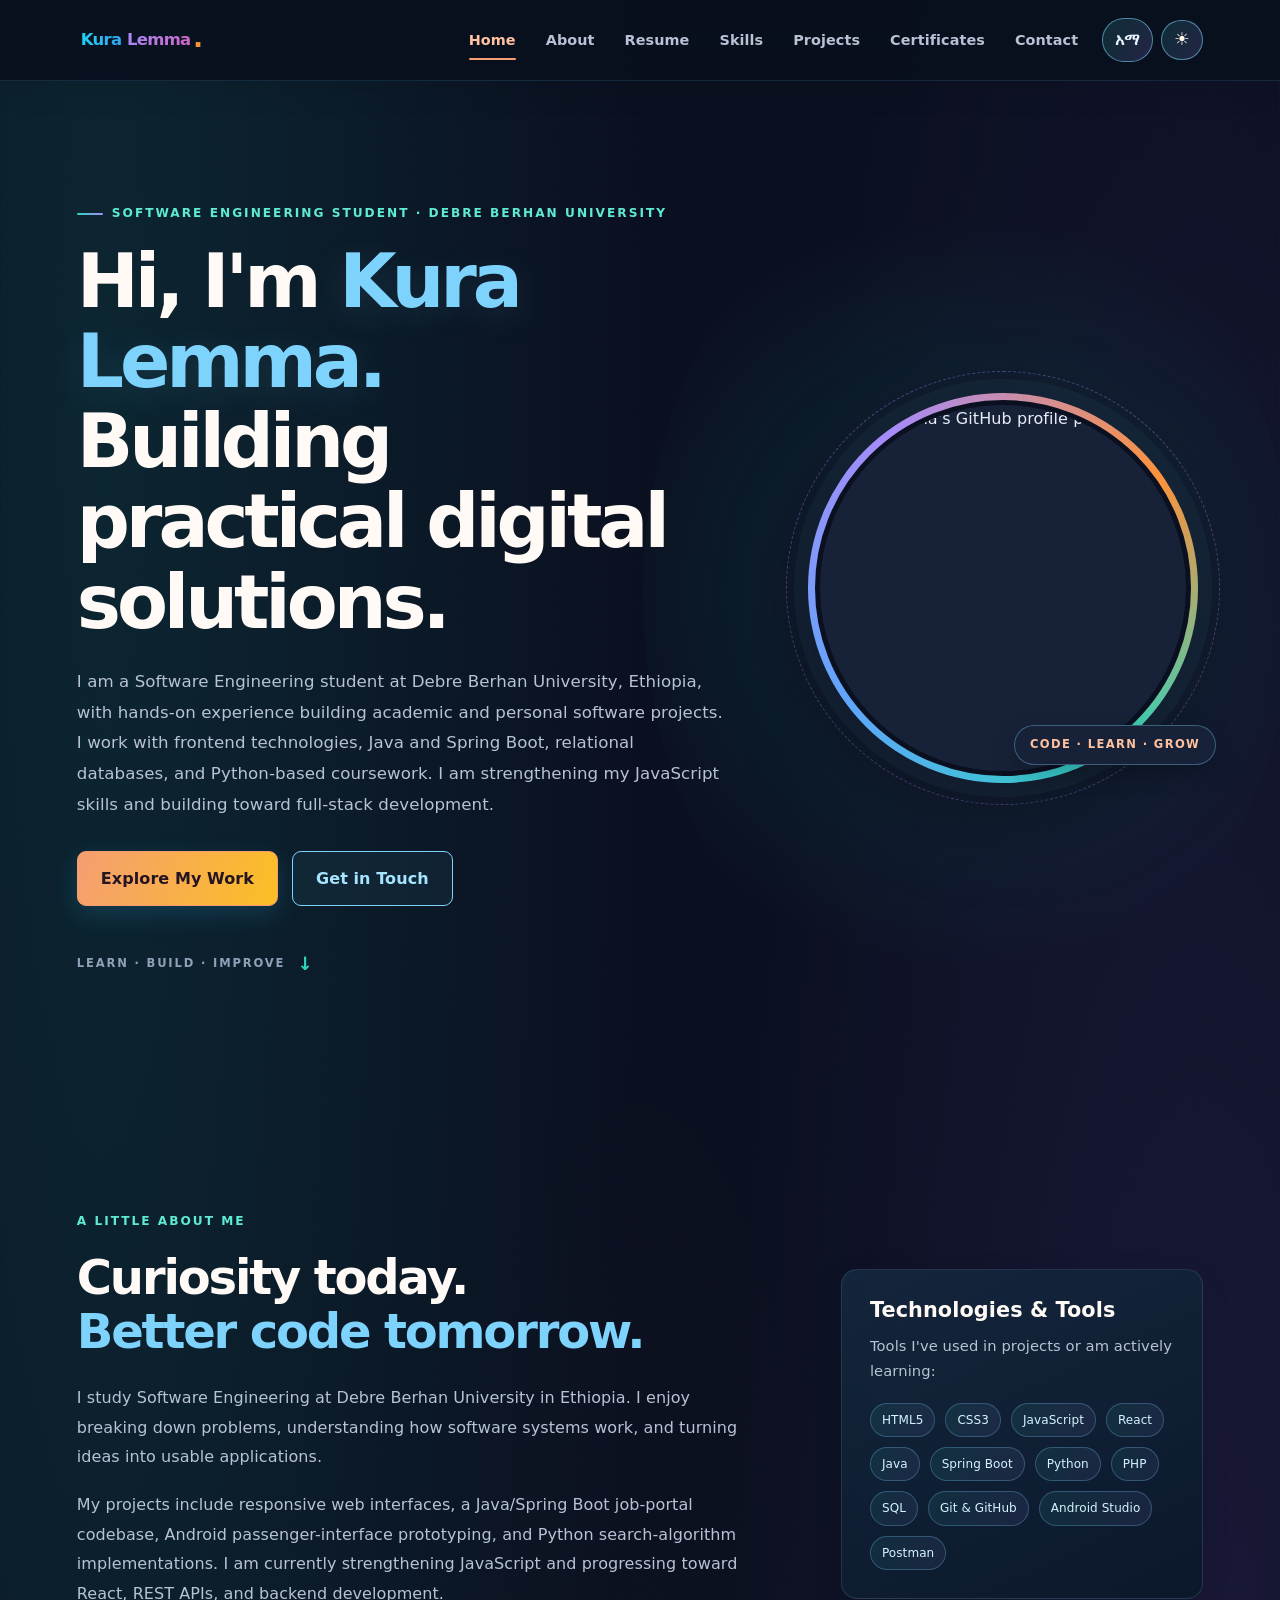
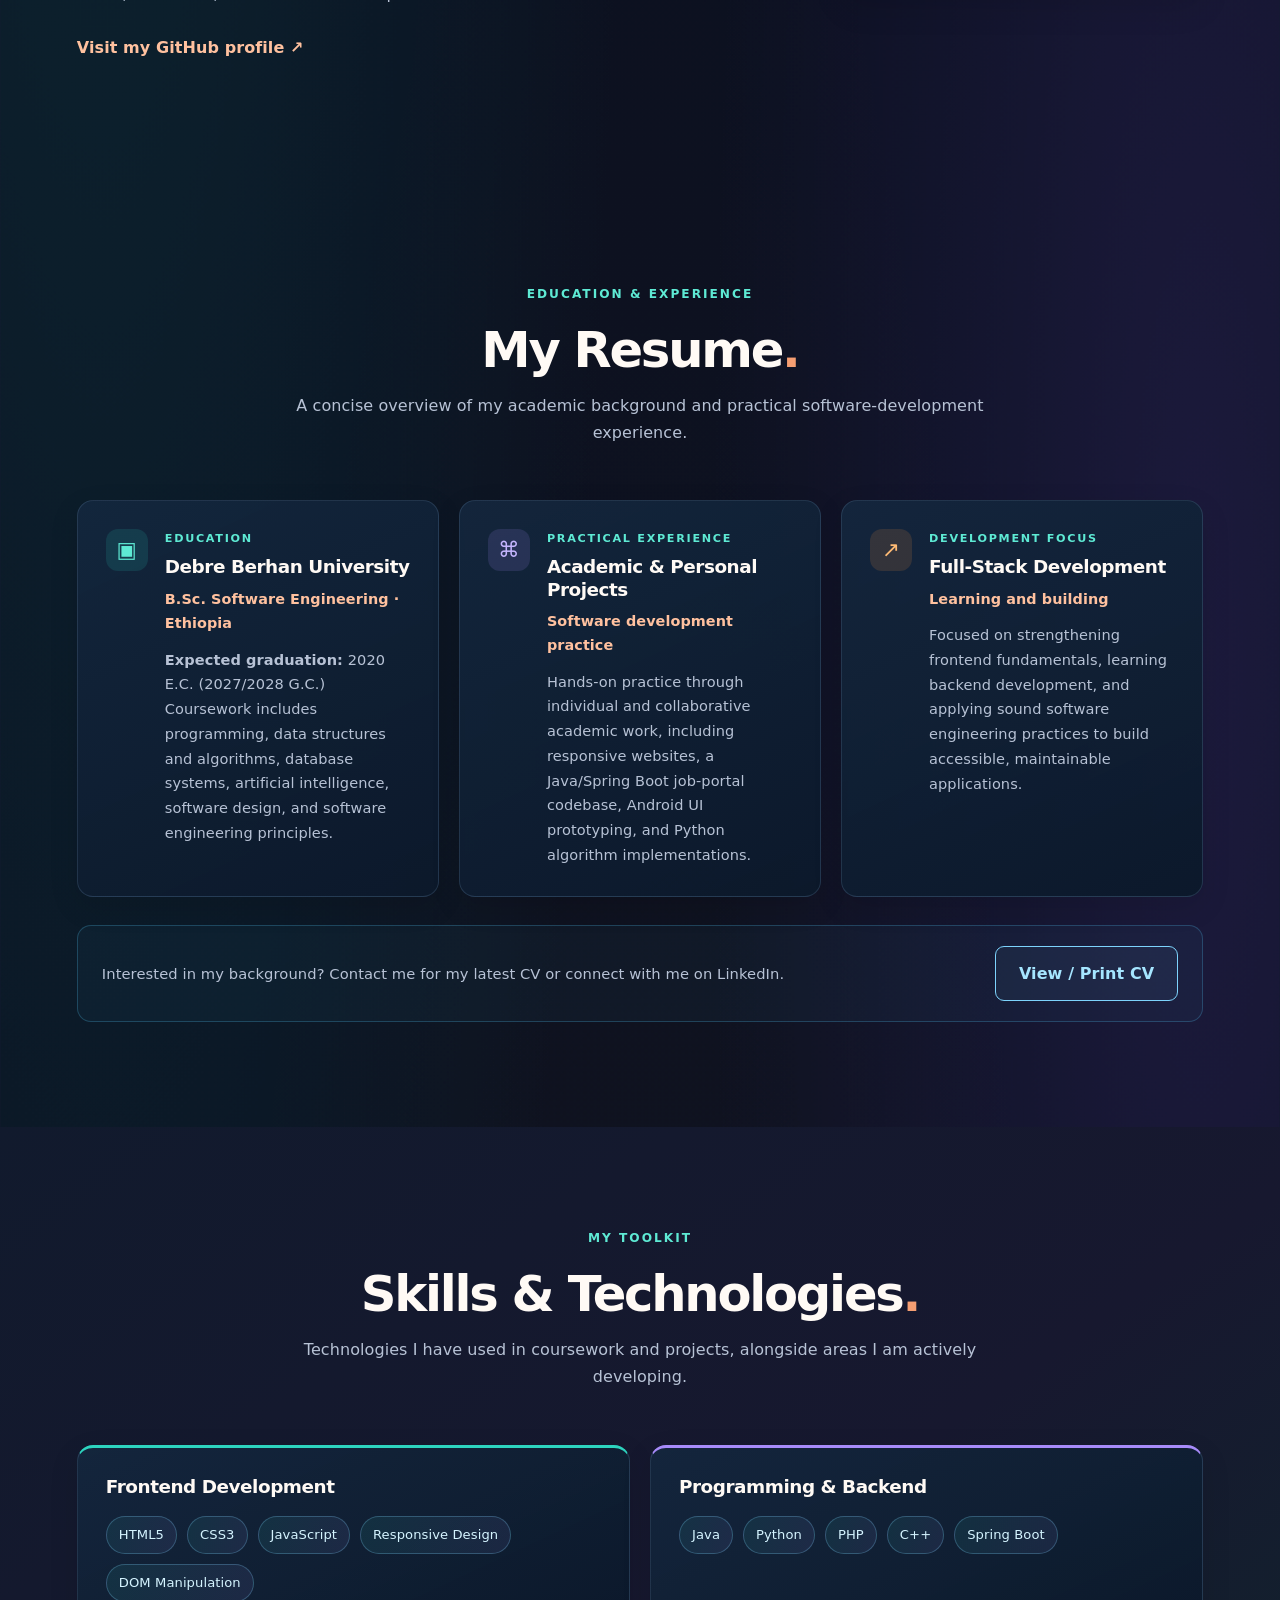
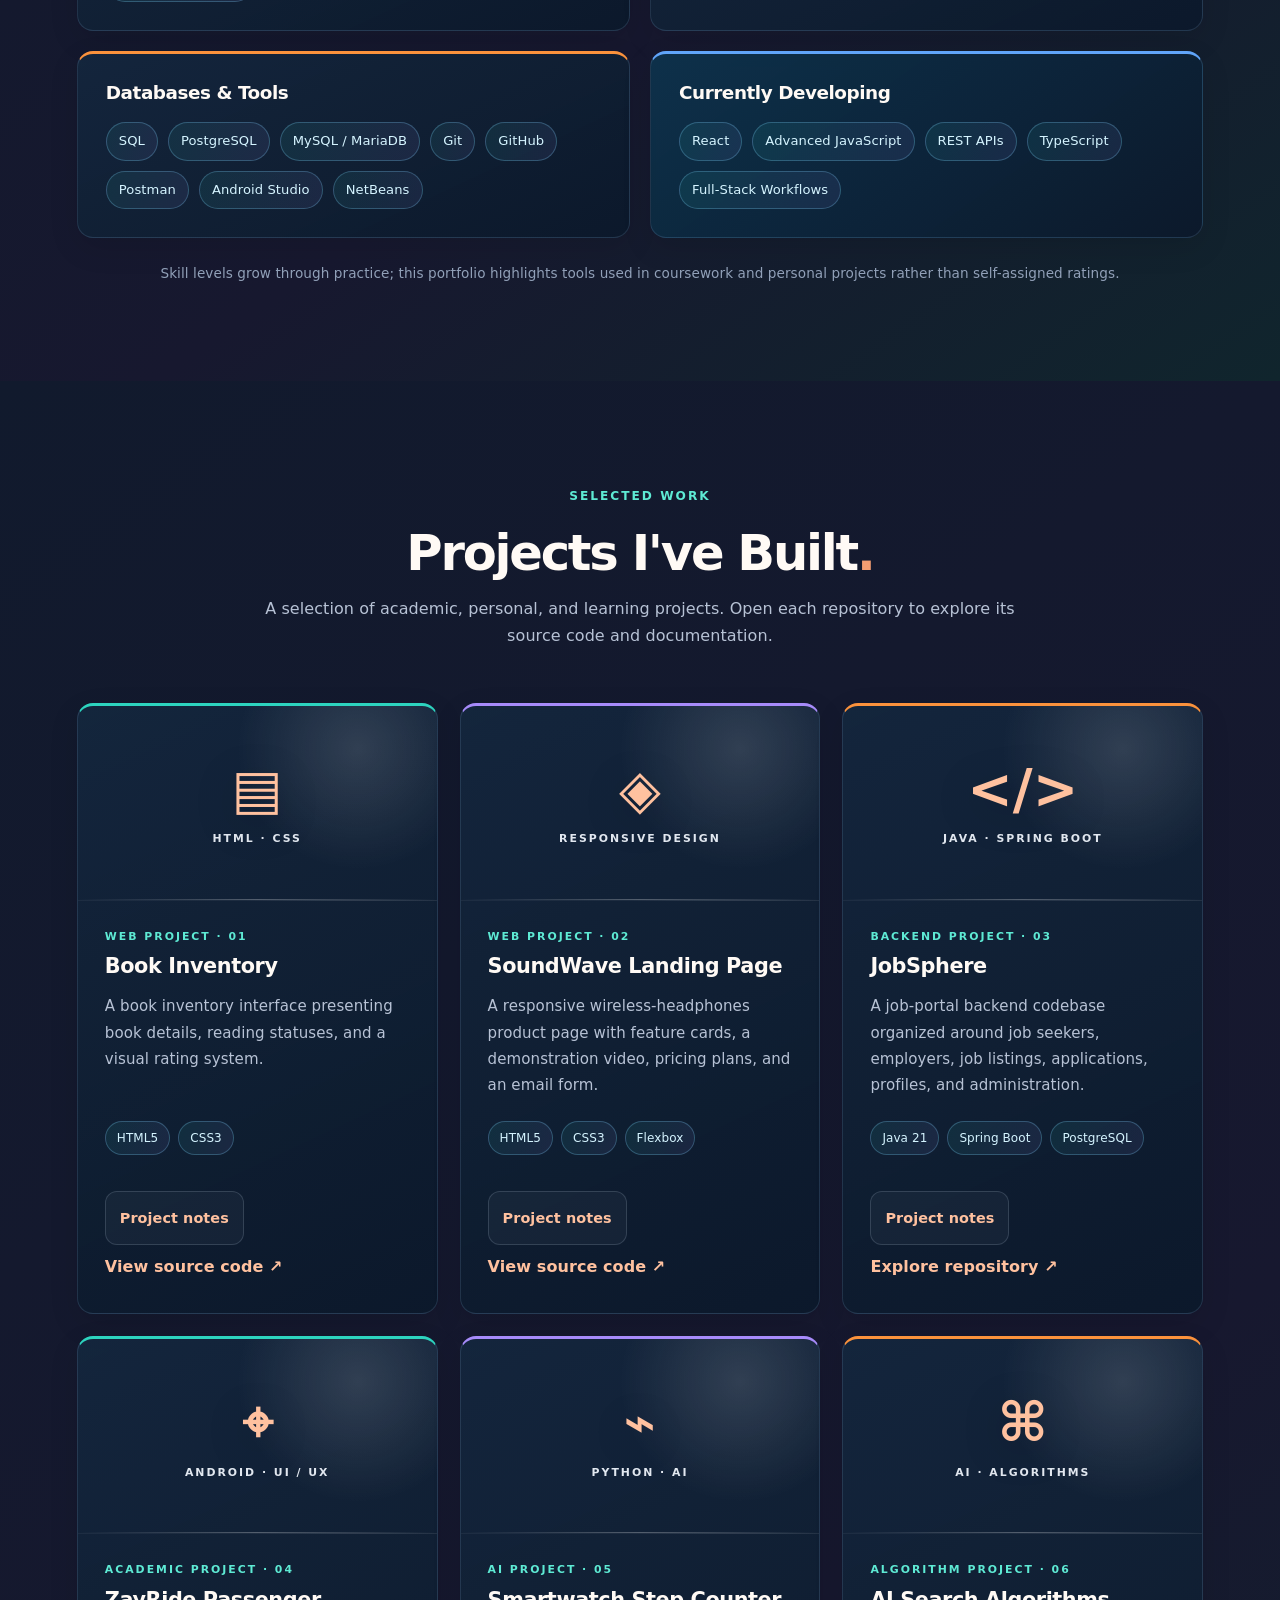
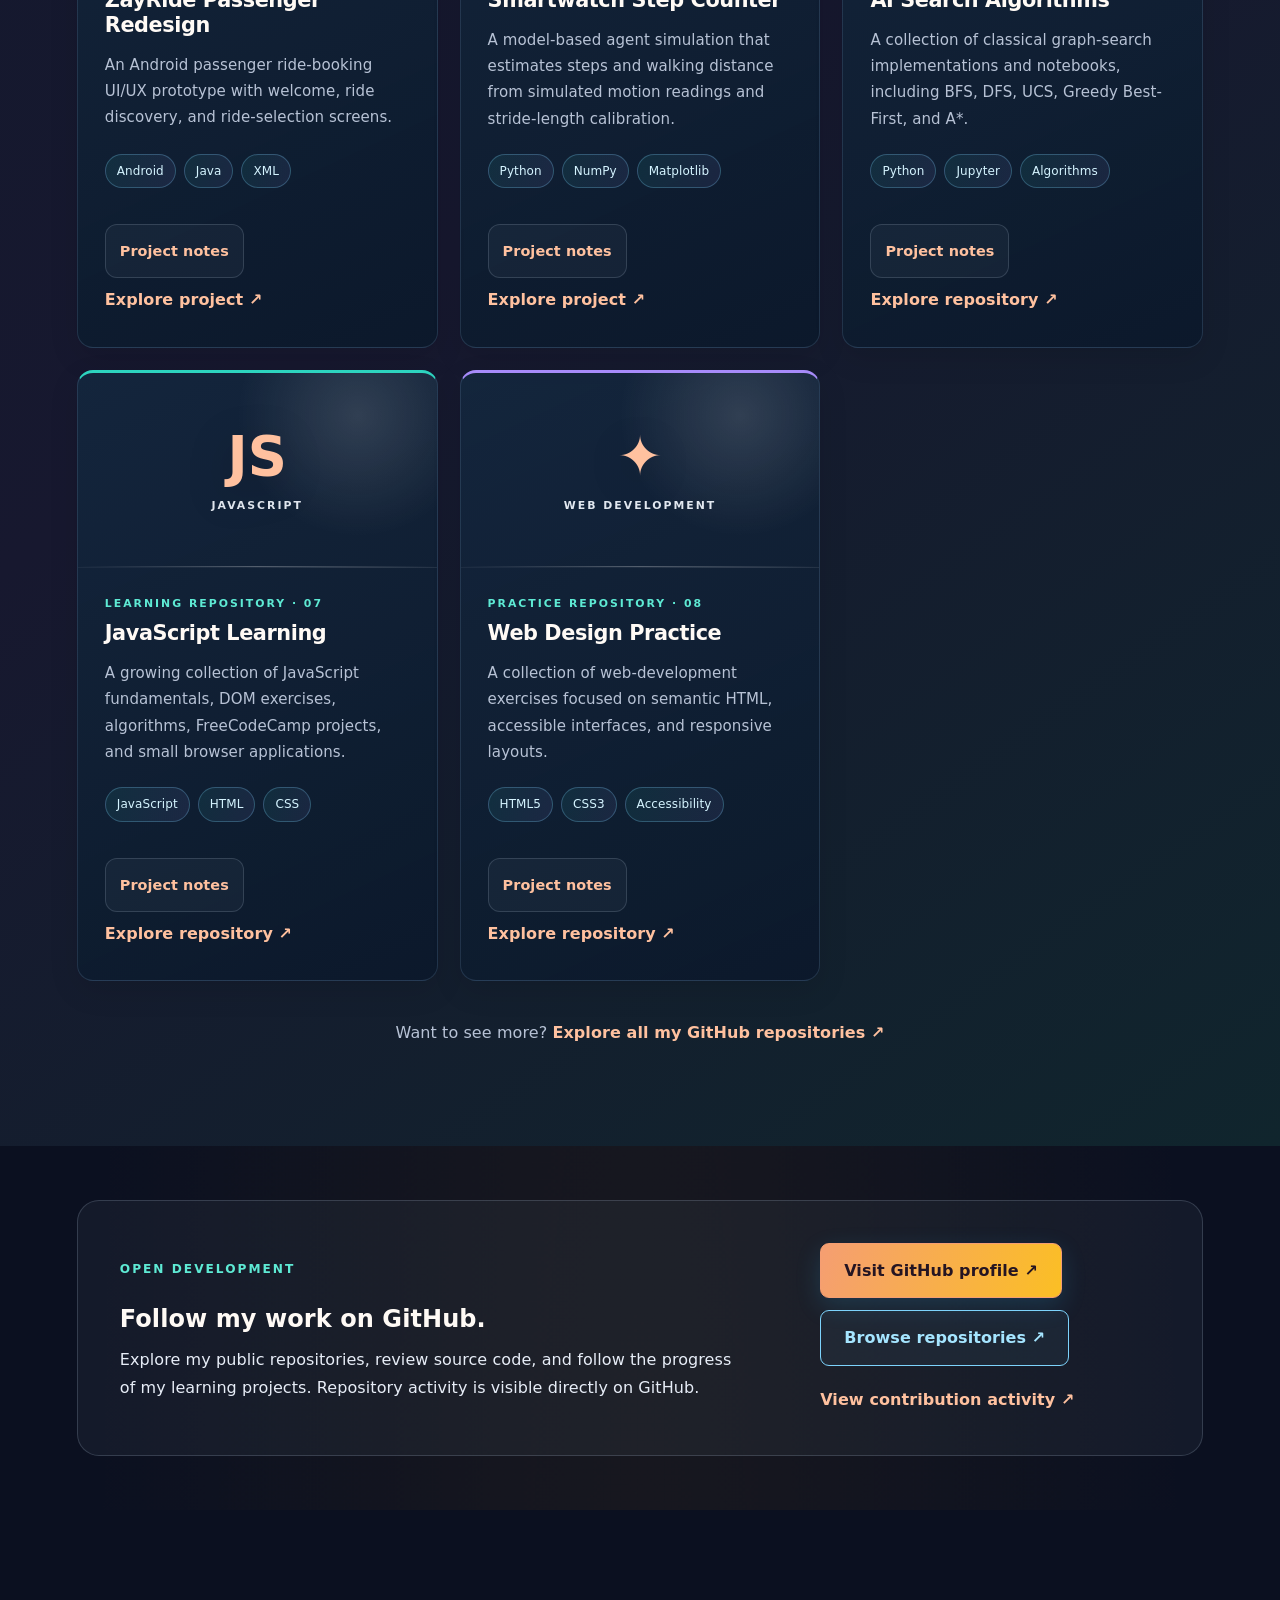
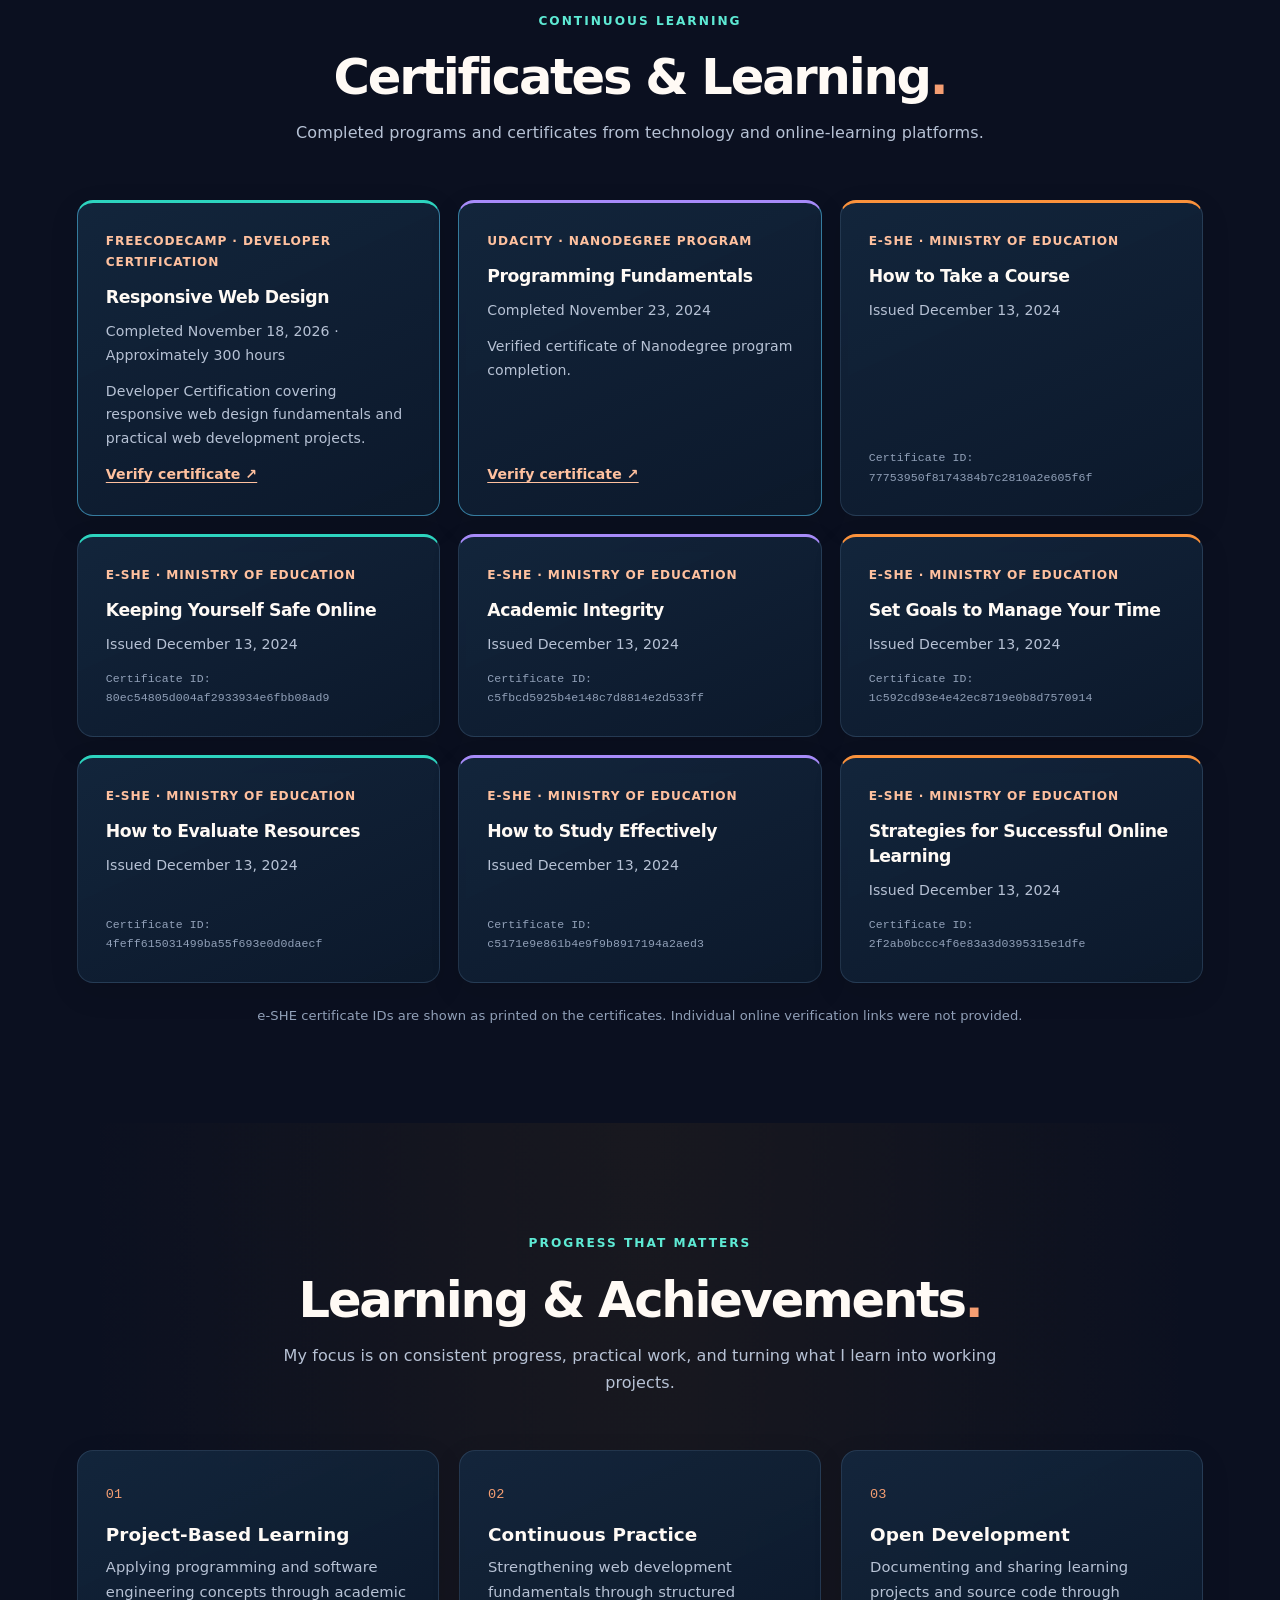
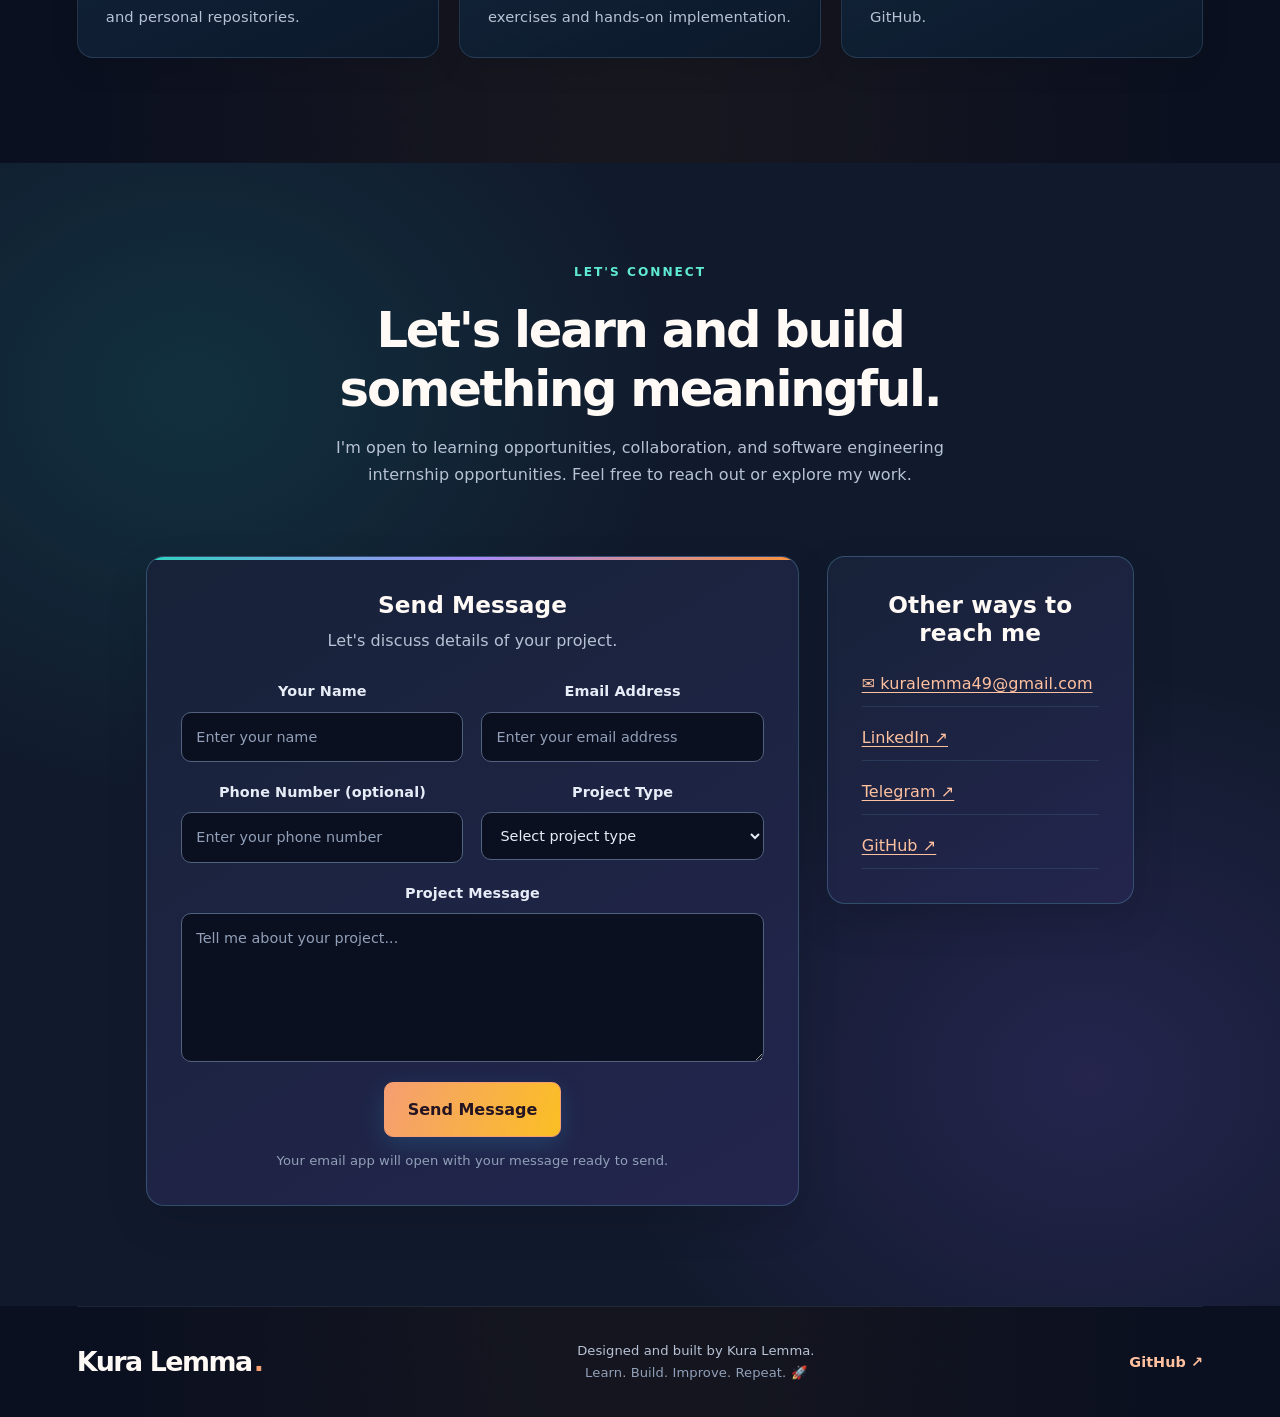
==== commit a11b5dda: "Show full Kura Lemma wordmark in header and footer" ====
--- a/index.html
+++ b/index.html
@@ -48,7 +48,7 @@
 
   <header class="site-header">
     <nav class="navbar" aria-label="Main navigation">
-      <a class="logo" href="#home" aria-label="Kura Lemma, home"><span class="logo-mark" aria-hidden="true">K</span><span class="logo-name"><span class="logo-first">Kura</span><span class="logo-last">Lemma</span></span><span class="logo-dot" aria-hidden="true">.</span></a>
+      <a class="logo" href="#home" aria-label="Kura Lemma, home"><span class="logo-name"><span class="logo-first">Kura</span><span class="logo-last">Lemma</span></span><span class="logo-dot" aria-hidden="true">.</span></a>
       <input class="menu-toggle-checkbox" type="checkbox" id="menu-toggle" aria-controls="primary-navigation">
       <label class="menu-toggle" for="menu-toggle">
         <span class="menu-open-label">Menu ☰</span>
@@ -286,7 +286,7 @@
   </main>
 
   <footer class="site-footer">
-    <a class="logo" href="#home" aria-label="Back to home">KL<span>.</span></a>
+    <a class="logo" href="#home" aria-label="Back to home">Kura Lemma<span>.</span></a>
     <p>Designed and built by Kura Lemma.<span class="footer-tagline">Learn. Build. Improve. Repeat. 🚀</span></p>
     <a class="footer-link" href="https://github.com/kura458" target="_blank" rel="noopener noreferrer">GitHub <span aria-hidden="true">↗</span></a>
   </footer>
--- a/styles.css
+++ b/styles.css
@@ -1793,3 +1793,217 @@
   .project-tile, .resume-card, .skill-group, .button { transition: none; }
   .project-tile:hover, .resume-card:hover, .skill-group:hover, .button:hover { transform: none; }
 }
+
+
+/* Distinct navigation wordmark */
+.site-header .logo {
+  display: inline-flex;
+  align-items: center;
+  gap: 10px;
+  flex: 0 0 auto;
+  color: var(--color-heading);
+  font-size: 1rem;
+  font-weight: 900;
+  letter-spacing: 0;
+  line-height: 1;
+  text-decoration: none;
+}
+.site-header .logo-mark {
+  display: grid;
+  width: 39px;
+  height: 39px;
+  place-items: center;
+  border: 1px solid rgb(255 255 255 / 22%);
+  border-radius: 12px;
+  background: linear-gradient(135deg, #2dd4bf 0%, #60a5fa 48%, #a78bfa 100%);
+  box-shadow: 0 7px 20px rgb(45 212 191 / 18%);
+  color: #081321;
+  font-size: 1.2rem;
+  font-weight: 950;
+  letter-spacing: -.06em;
+}
+.site-header .logo-name {
+  display: flex;
+  flex-direction: row;
+  align-items: baseline;
+  gap: .24em;
+  white-space: nowrap;
+}
+.site-header .logo-first,
+.site-header .logo-last {
+  display: inline-block;
+  font-size: 1.03rem;
+  font-weight: 900;
+  letter-spacing: -.045em;
+  background-size: 180% 180%;
+  background-position: 0% 50%;
+  -webkit-background-clip: text;
+  background-clip: text;
+  -webkit-text-fill-color: transparent;
+  transition: background-position 260ms ease, filter 260ms ease, transform 260ms ease;
+}
+.site-header .logo-first {
+  background-image: linear-gradient(105deg, #22d3ee 0%, #3b82f6 100%);
+}
+.site-header .logo-last {
+  background-image: linear-gradient(105deg, #a78bfa 0%, #ec4899 100%);
+}
+.site-header .logo-dot {
+  align-self: center;
+  margin: 0 0 0 -7px;
+  color: #fb923c;
+  font-size: 1.35rem;
+  font-weight: 950;
+}
+.site-header .logo-mark {
+  transition: transform 260ms cubic-bezier(.2,.8,.2,1), box-shadow 260ms ease, border-color 260ms ease;
+}
+.site-header .logo-dot {
+  transition: transform 260ms ease, color 260ms ease, text-shadow 260ms ease;
+}
+.site-header .logo:hover .logo-mark,
+.site-header .logo:focus-visible .logo-mark {
+  transform: translateY(-3px) rotate(-7deg) scale(1.06);
+  border-color: rgb(255 255 255 / 55%);
+  box-shadow: 0 12px 28px rgb(45 212 191 / 34%), 0 0 0 4px rgb(96 165 250 / 10%);
+}
+.site-header .logo:hover .logo-first,
+.site-header .logo:focus-visible .logo-first,
+.site-header .logo:hover .logo-last,
+.site-header .logo:focus-visible .logo-last {
+  background-position: 100% 50%;
+  filter: drop-shadow(0 2px 7px rgb(96 165 250 / 22%));
+  transform: translateY(-1px);
+}
+.site-header .logo:hover .logo-dot,
+.site-header .logo:focus-visible .logo-dot {
+  color: #f97316;
+  transform: translateY(-3px) scale(1.25);
+  text-shadow: 0 0 12px rgb(249 115 22 / 45%);
+}
+.site-header .logo:focus-visible {
+  outline: 2px solid #60a5fa;
+  outline-offset: 6px;
+  border-radius: 8px;
+}
+.site-header .logo:active .logo-mark {
+  transform: translateY(0) scale(.96);
+}
+:root[data-theme="light"] .site-header .logo-mark { color: #081321; }
+@media (max-width: 650px) {
+  .site-header .logo { gap: 8px; }
+  .site-header .logo-mark { width: 35px; height: 35px; border-radius: 10px; }
+  .site-header .logo-first,
+  .site-header .logo-last { font-size: .94rem; }
+}
+@media (prefers-reduced-motion: reduce) {
+  .site-header .logo-mark,
+  .site-header .logo-dot,
+  .site-header .logo-first,
+  .site-header .logo-last { transition: none; }
+  .site-header .logo:hover .logo-mark,
+  .site-header .logo:focus-visible .logo-mark,
+  .site-header .logo:hover .logo-first,
+  .site-header .logo:focus-visible .logo-first,
+  .site-header .logo:hover .logo-last,
+  .site-header .logo:focus-visible .logo-last,
+  .site-header .logo:hover .logo-dot,
+  .site-header .logo:focus-visible .logo-dot { transform: none; }
+}
+
+/* =========================================================
+   User Action Pseudo-classes
+   ========================================================= */
+
+/* :link — style links that have not been visited */
+a:link {
+  text-decoration-thickness: .08em;
+  text-underline-offset: .2em;
+}
+
+/* :visited — retain the site's palette while identifying visited links */
+a:visited {
+  text-decoration-thickness: .08em;
+  text-underline-offset: .2em;
+  text-decoration-color: color-mix(in srgb, currentColor 55%, transparent);
+}
+
+/* :hover — clear pointer feedback and smooth interactive transitions */
+:where(a, button, .button, .language-toggle, .theme-toggle, summary):hover {
+  cursor: pointer;
+}
+
+.nav-links a:hover,
+.project-link:hover,
+.text-link:hover,
+.footer-link:hover,
+.contact-details a:hover {
+  color: var(--color-accent);
+  text-decoration: underline;
+  text-underline-offset: 5px;
+}
+
+/* :focus — provide a fallback focus indicator */
+:where(a, button, input, select, textarea, summary, [tabindex]):focus {
+  outline-offset: 3px;
+}
+
+/* :focus-visible — make keyboard focus easy to see */
+:where(a, button, input, select, textarea, summary, [tabindex]):focus-visible {
+  outline: 2px solid var(--color-accent-light, #60a5fa);
+  outline-offset: 4px;
+  border-radius: 5px;
+}
+
+/* :focus-within — highlight the whole field while typing or selecting */
+.form-field:focus-within {
+  border-radius: 9px;
+  background: rgb(56 189 248 / 5%);
+}
+
+.contact-form:focus-within {
+  border-color: var(--color-accent);
+  box-shadow: 0 0 0 3px rgb(56 189 248 / 9%);
+}
+
+/* :active — give clickable controls a subtle pressed response */
+:where(button, .button, .language-toggle, .theme-toggle, .menu-toggle):active {
+  transform: translateY(1px) scale(.98);
+}
+
+/* :checked — visibly show the selected mobile-menu toggle state */
+input[type="checkbox"],
+input[type="radio"] {
+  accent-color: var(--color-accent, #60a5fa);
+}
+
+.menu-toggle-checkbox:checked + .menu-toggle {
+  border-color: var(--color-accent);
+  background: rgb(56 189 248 / 12%);
+  color: var(--color-heading);
+}
+
+/* :disabled — make unavailable controls visually clear */
+:where(button, input, select, textarea):disabled {
+  cursor: not-allowed;
+  opacity: .58;
+  filter: grayscale(.2);
+}
+
+/* :target — highlight the section opened by an in-page navigation link */
+section:target {
+  scroll-margin-top: 6rem;
+  animation: target-section-highlight 1.2s ease-out;
+}
+
+@keyframes target-section-highlight {
+  0% { box-shadow: inset 0 3px 0 var(--color-accent); }
+  100% { box-shadow: inset 0 3px 0 transparent; }
+}
+
+@media (prefers-reduced-motion: reduce) {
+  section:target {
+    animation: none;
+  }
+}
+
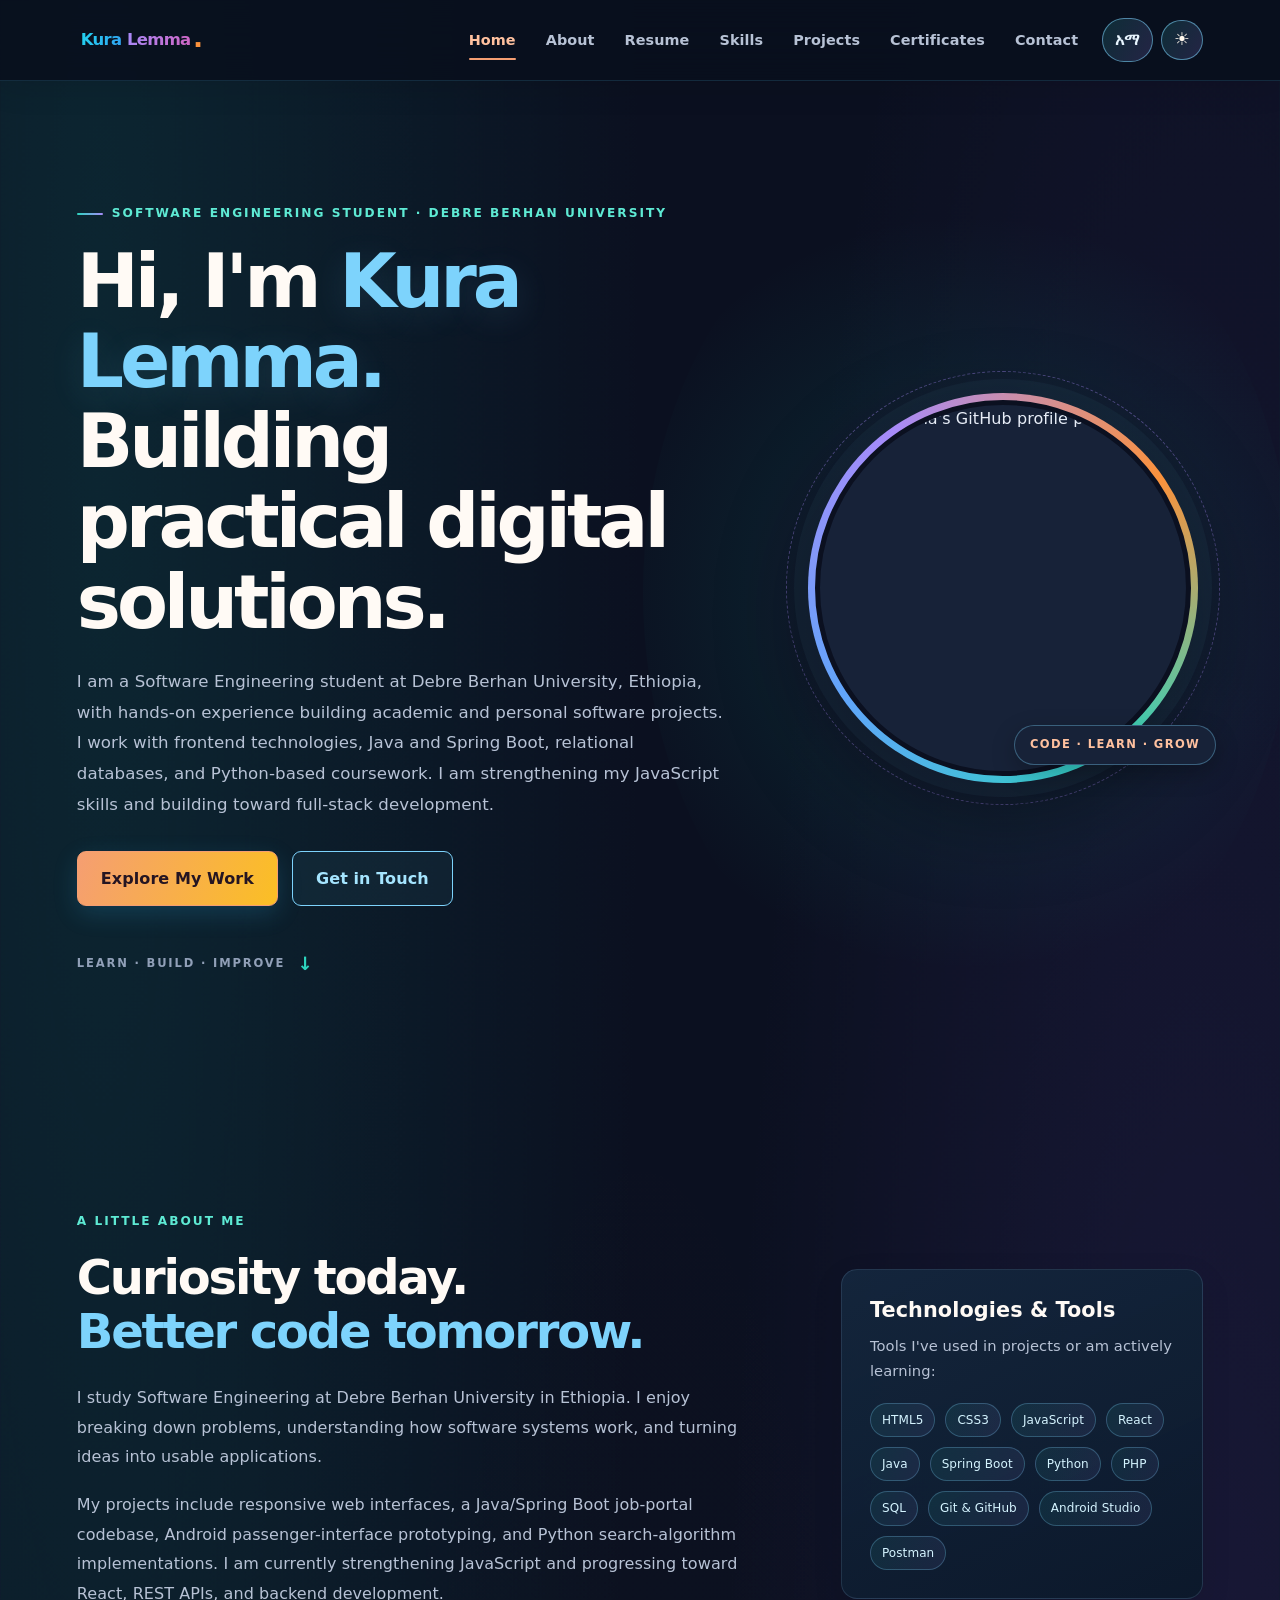
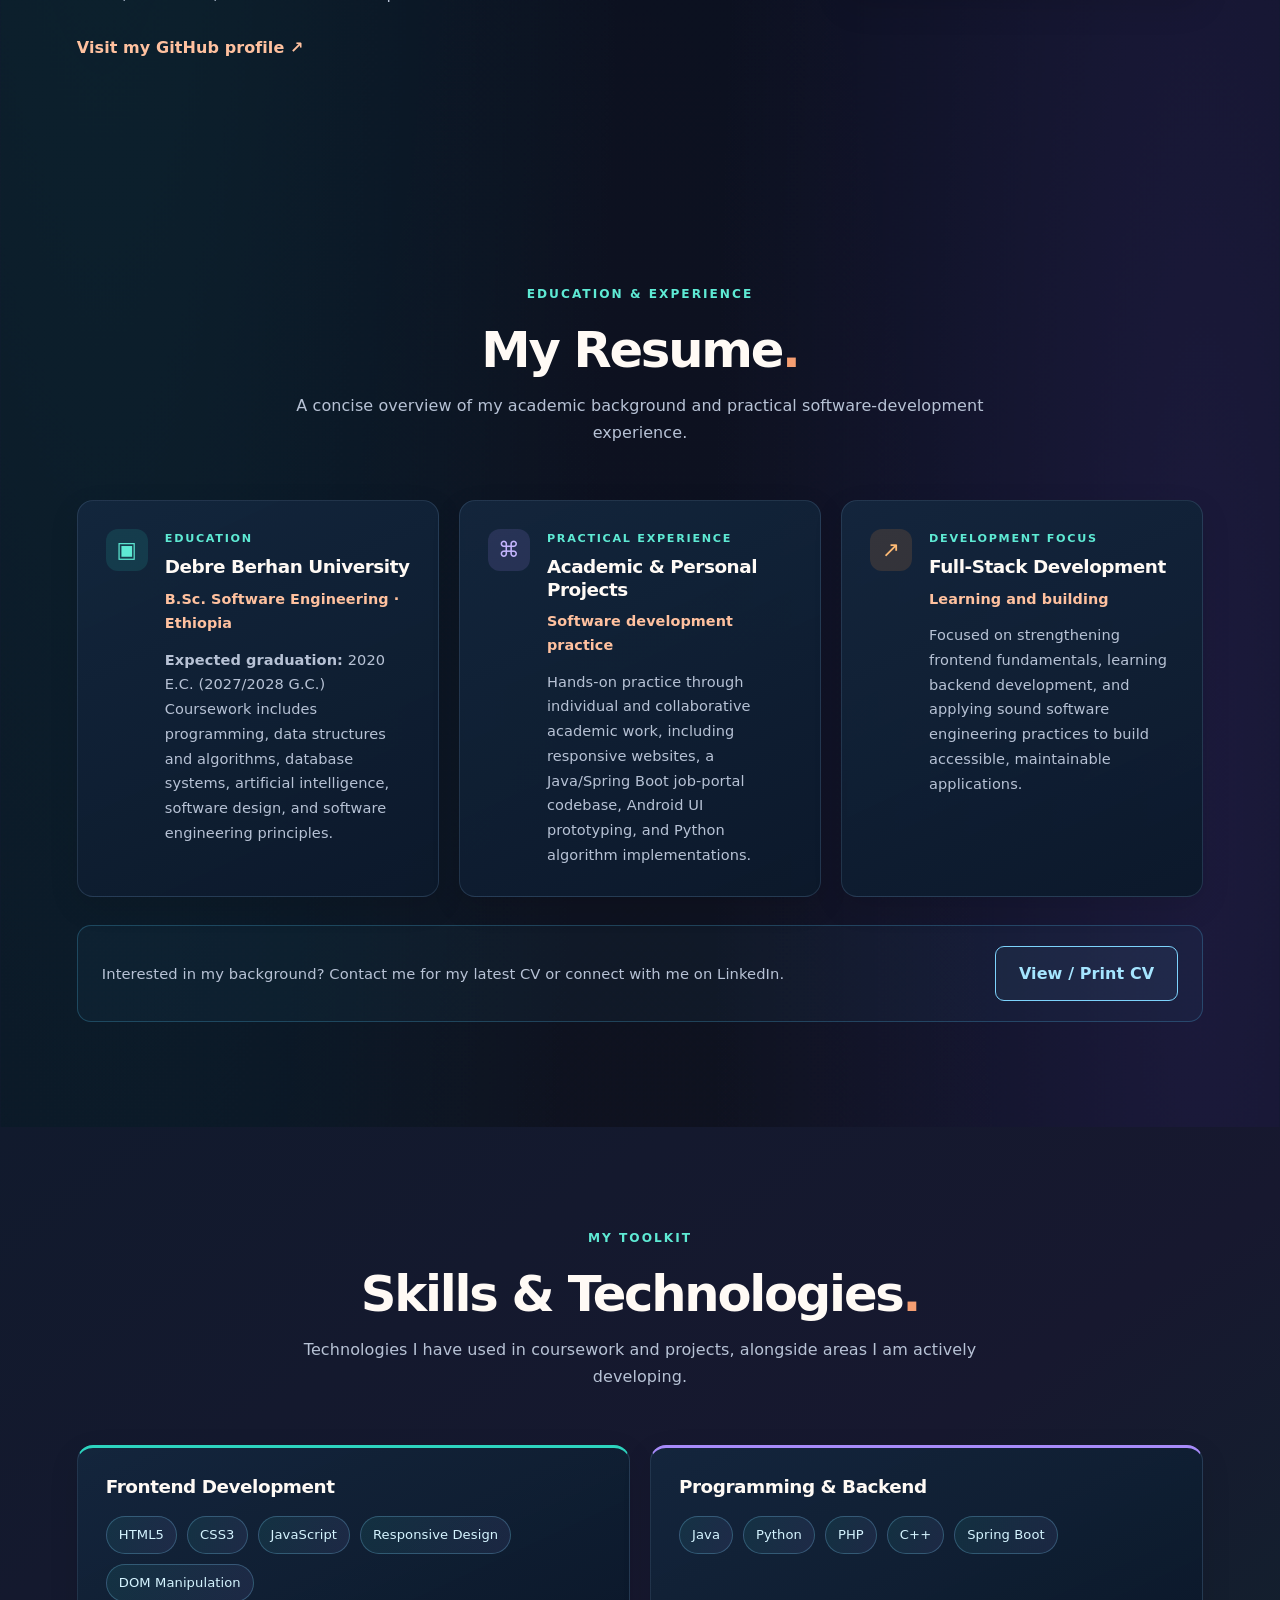
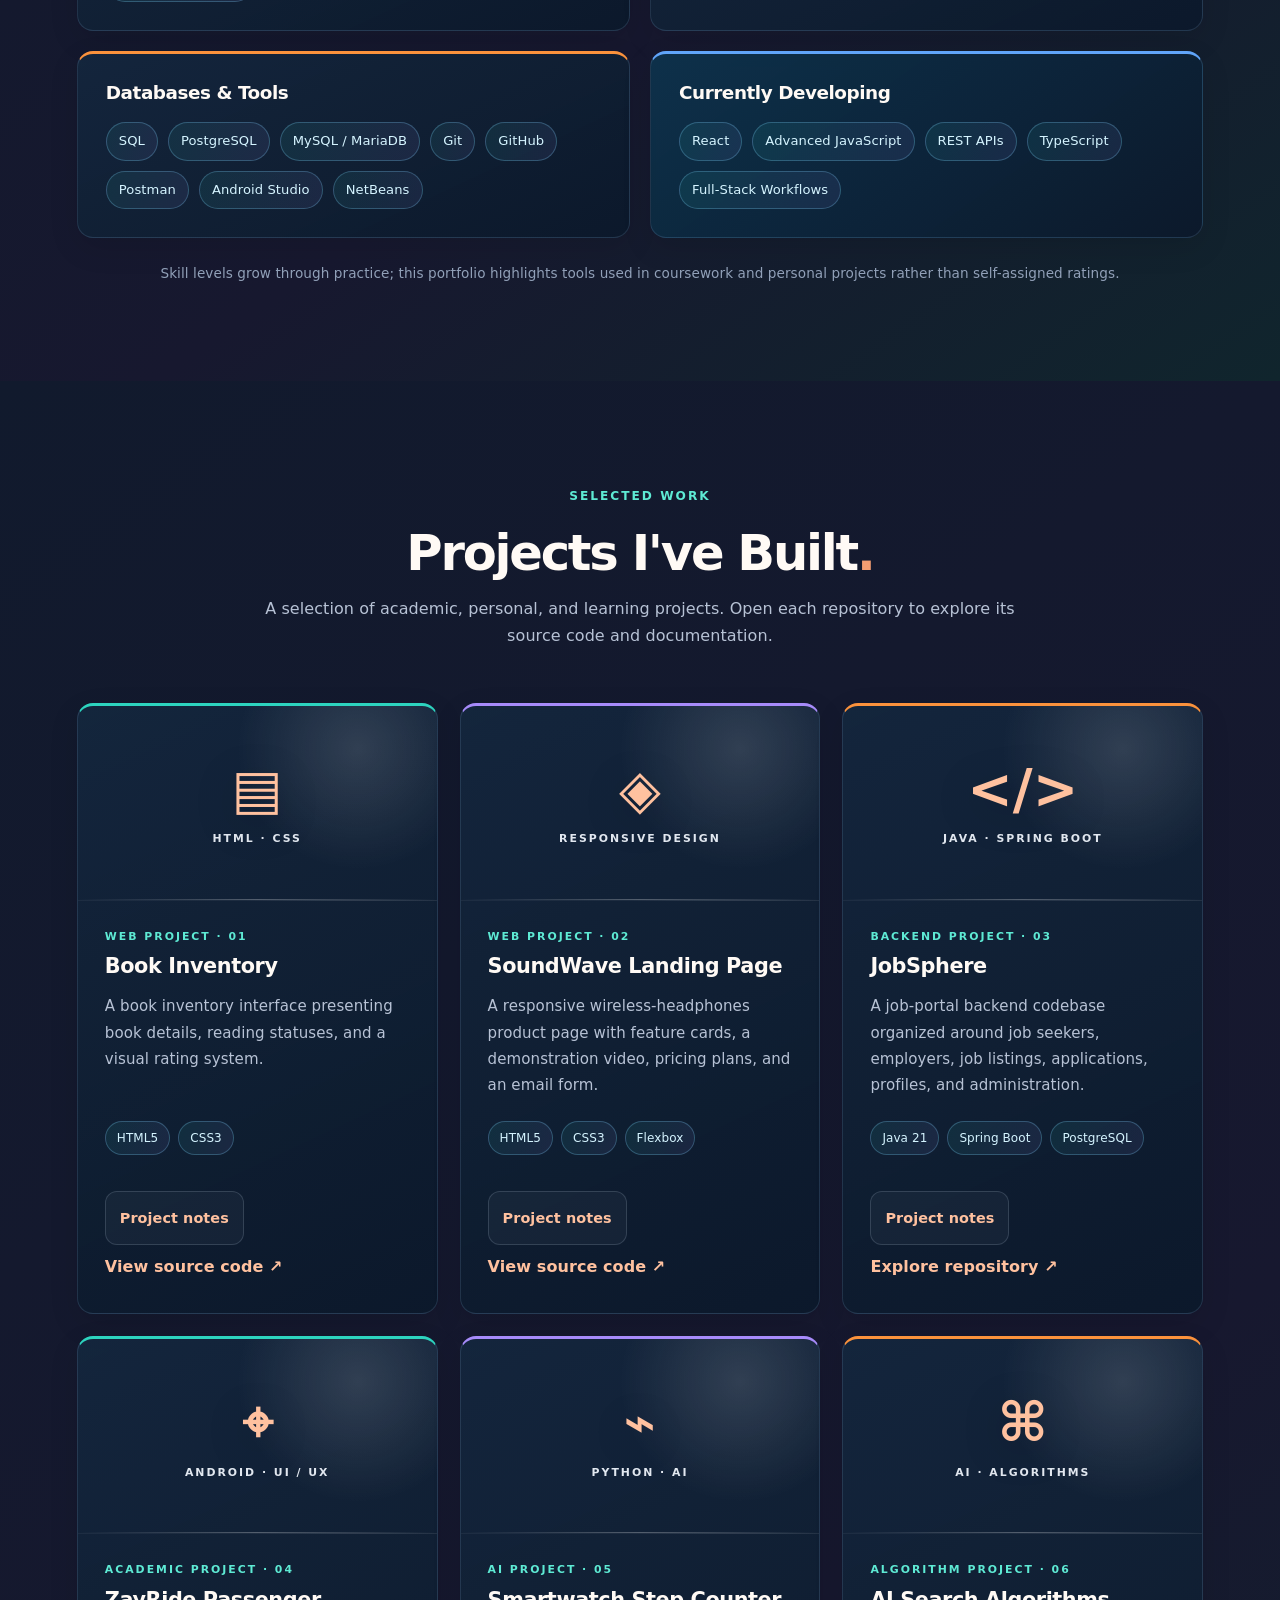
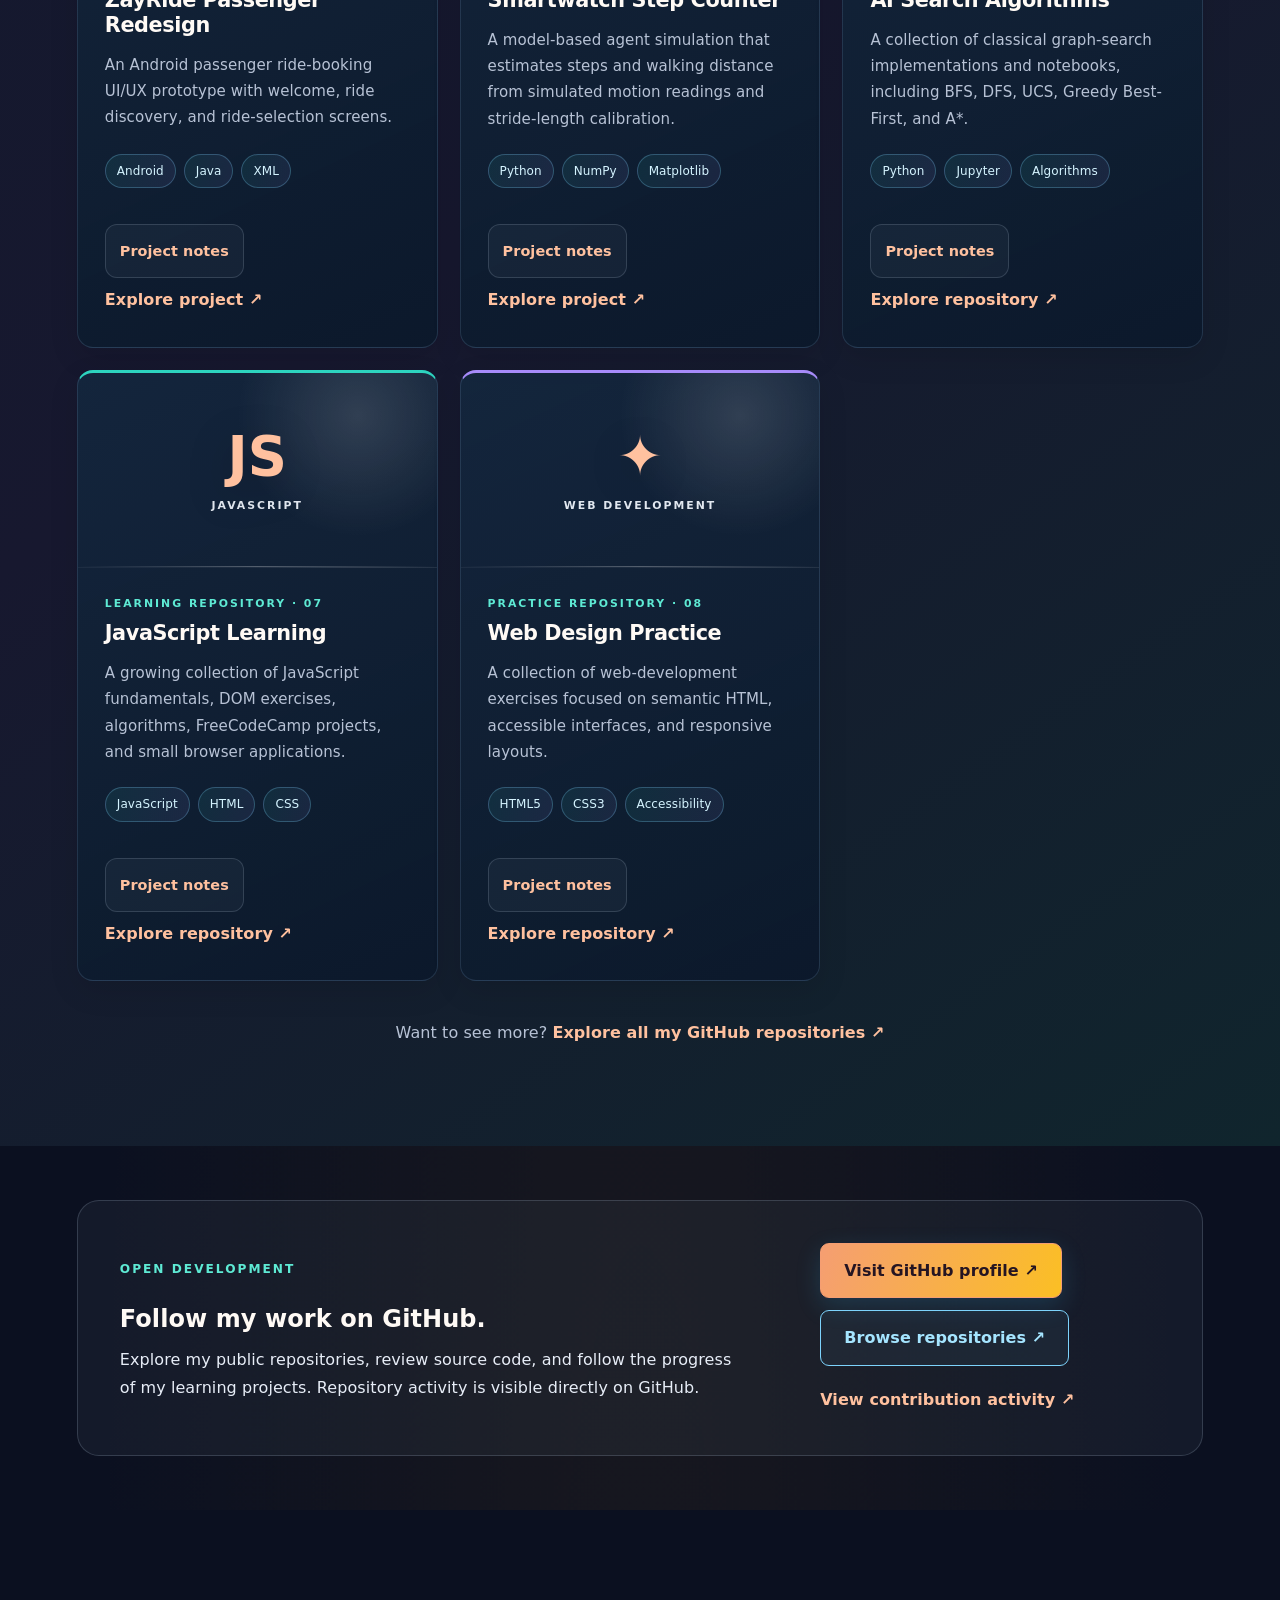
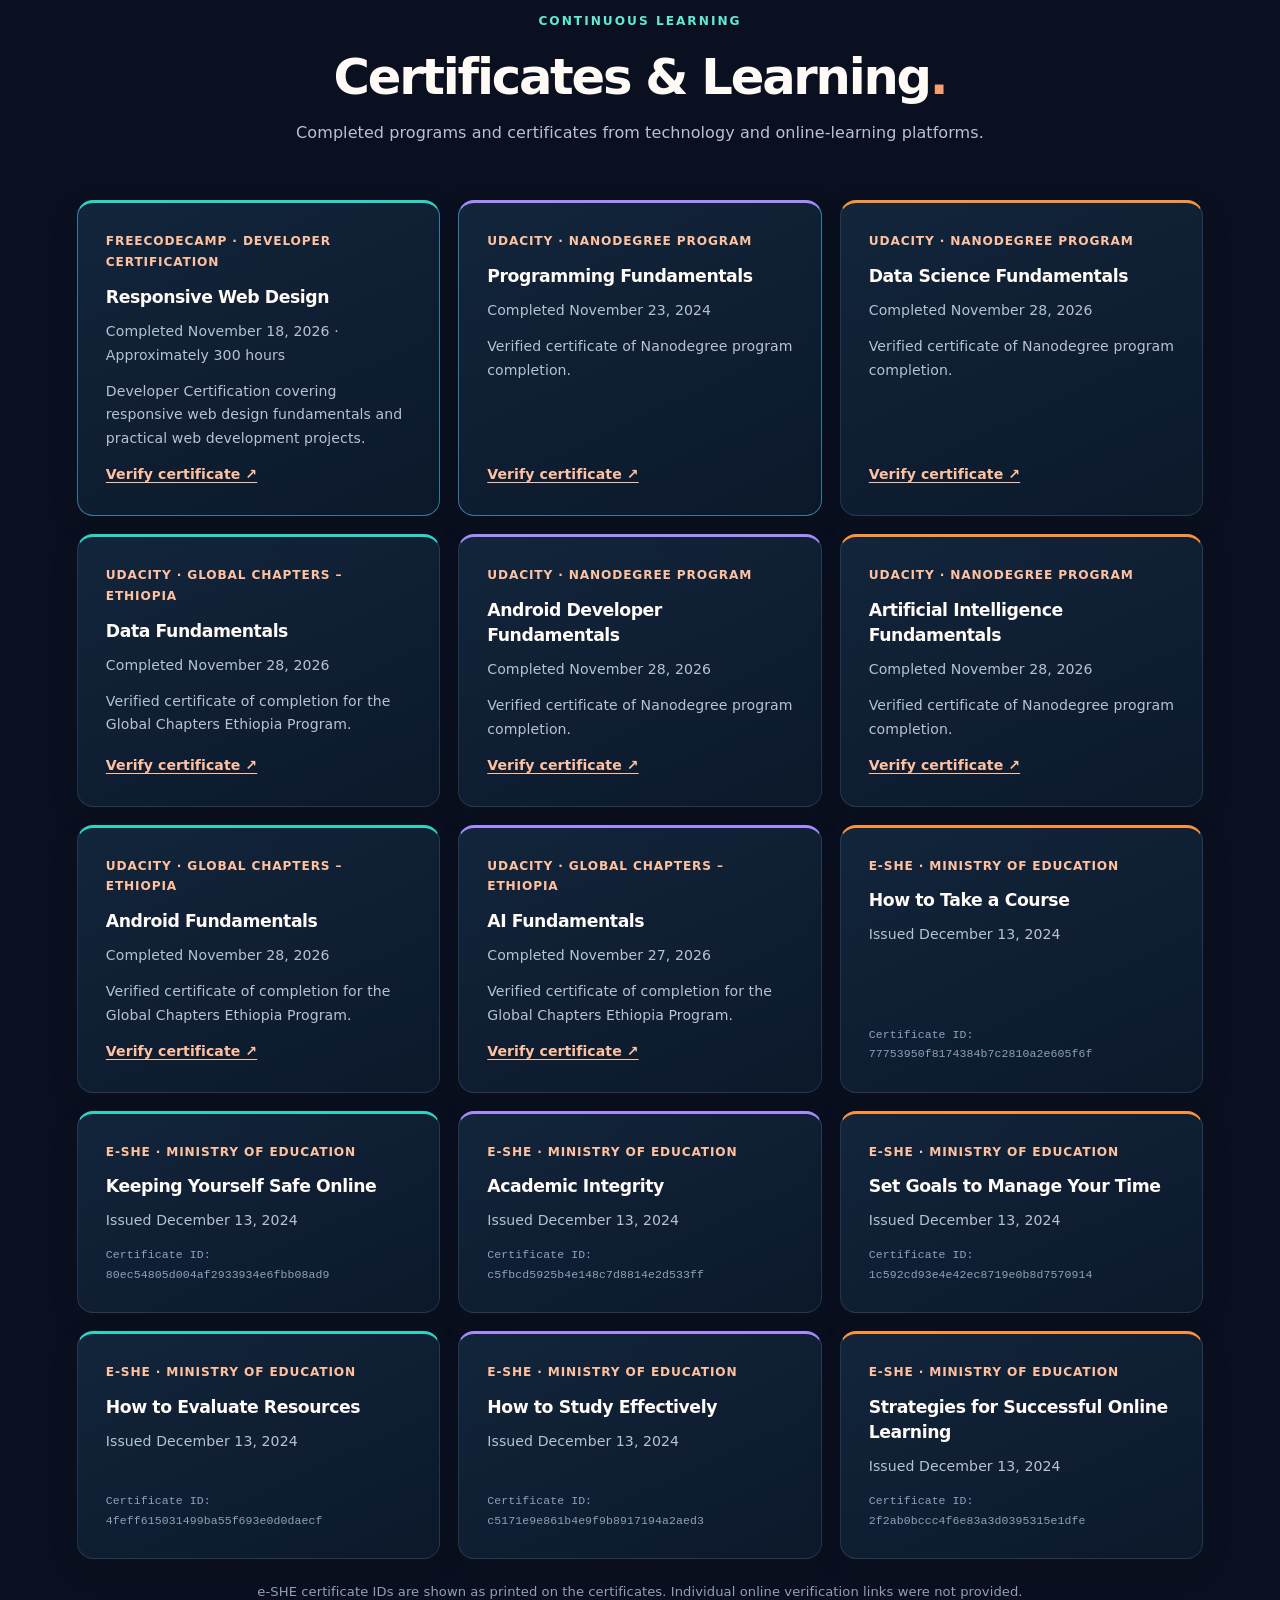
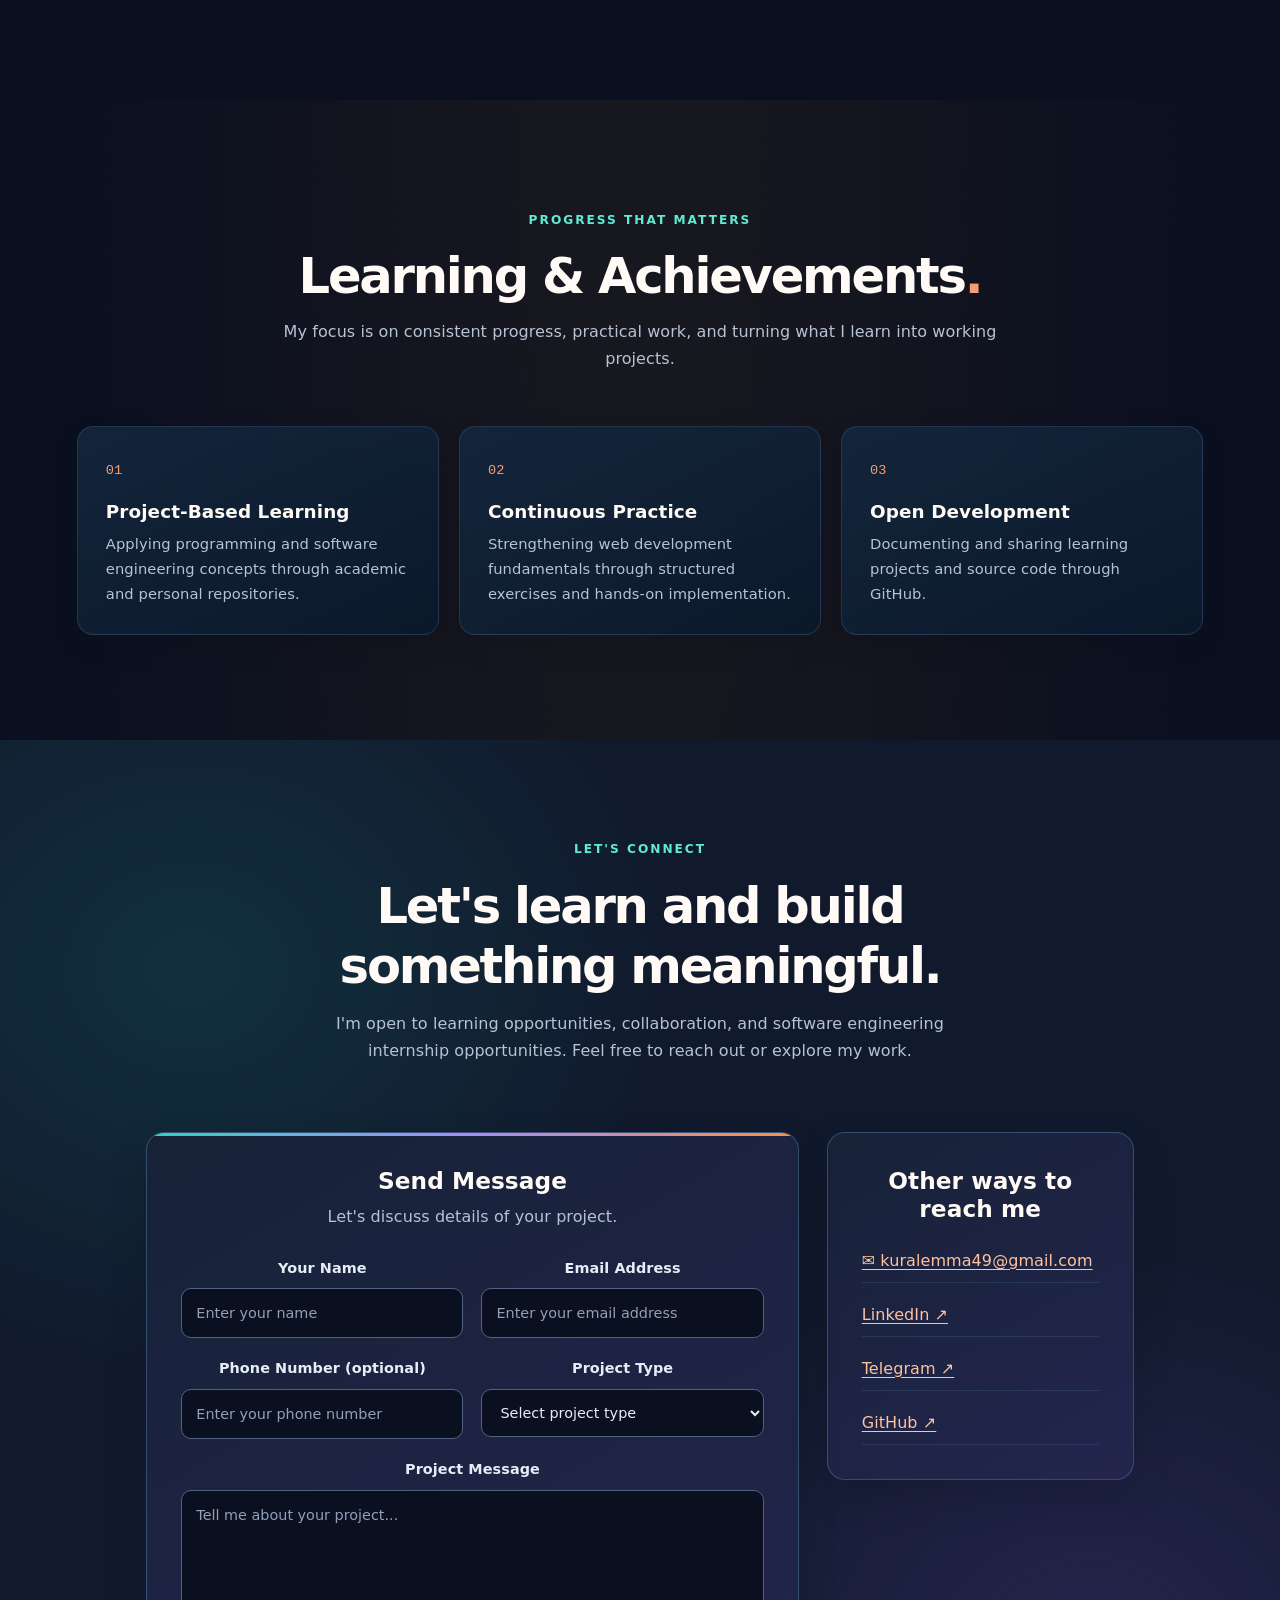
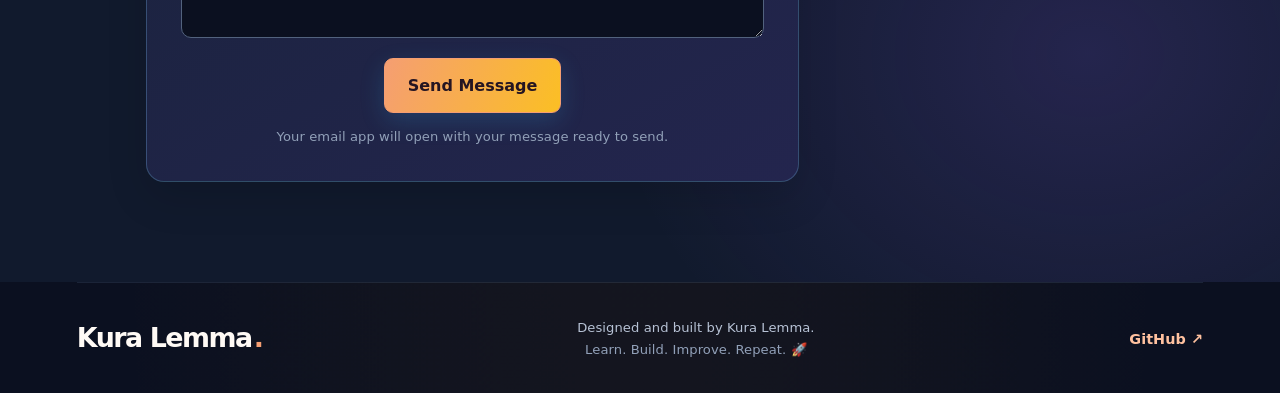
==== commit aa26ca74: "Add Udacity certificates to portfolio" ====
--- a/index.html
+++ b/index.html
@@ -233,6 +233,12 @@
   <div class="certificate-grid">
     <article class="certificate-card certificate-featured"><p class="certificate-provider">freeCodeCamp · Developer Certification</p><h3>Responsive Web Design</h3><p class="certificate-date">Completed November 18, 2026 · Approximately 300 hours</p><p class="certificate-description">Developer Certification covering responsive web design fundamentals and practical web development projects.</p><a class="certificate-link" href="https://freecodecamp.org/certification/fcc-4ed6f5c5-95d3-4515-95dc-54cf39d01667/responsive-web-design-v9" target="_blank" rel="noopener noreferrer">Verify certificate ↗</a></article>
     <article class="certificate-card certificate-featured"><p class="certificate-provider">Udacity · Nanodegree Program</p><h3>Programming Fundamentals</h3><p class="certificate-date">Completed November 23, 2024</p><p class="certificate-description">Verified certificate of Nanodegree program completion.</p><a class="certificate-link" href="https://www.udacity.com/certificate/e/8432ff4-adfb-11ef-ab5b-1b7f81803688" target="_blank" rel="noopener noreferrer">Verify certificate ↗</a></article>
+    <article class="certificate-card"><p class="certificate-provider">Udacity · Nanodegree Program</p><h3>Data Science Fundamentals</h3><p class="certificate-date">Completed November 28, 2026</p><p class="certificate-description">Verified certificate of Nanodegree program completion.</p><a class="certificate-link" href="https://www.udacity.com/certificate/e/d234f69e-e5d7-11f1-9e6f-e798225701d0" target="_blank" rel="noopener noreferrer">Verify certificate ↗</a></article>
+    <article class="certificate-card"><p class="certificate-provider">Udacity · Global Chapters – Ethiopia</p><h3>Data Fundamentals</h3><p class="certificate-date">Completed November 28, 2026</p><p class="certificate-description">Verified certificate of completion for the Global Chapters Ethiopia Program.</p><a class="certificate-link" href="https://confirm.udacity.com/N3R6Y24S9-J3QZ-4J5C-9E5C-25A9A98B9D" target="_blank" rel="noopener noreferrer">Verify certificate ↗</a></article>
+    <article class="certificate-card"><p class="certificate-provider">Udacity · Nanodegree Program</p><h3>Android Developer Fundamentals</h3><p class="certificate-date">Completed November 28, 2026</p><p class="certificate-description">Verified certificate of Nanodegree program completion.</p><a class="certificate-link" href="https://www.udacity.com/certificate/e/c09be53e-e5d7-11f1-9b8c-5fb37cfeef44" target="_blank" rel="noopener noreferrer">Verify certificate ↗</a></article>
+    <article class="certificate-card"><p class="certificate-provider">Udacity · Nanodegree Program</p><h3>Artificial Intelligence Fundamentals</h3><p class="certificate-date">Completed November 28, 2026</p><p class="certificate-description">Verified certificate of Nanodegree program completion.</p><a class="certificate-link" href="https://www.udacity.com/certificate/e/d55aedeb-e5d7-11f1-b342-5386c2f9b27" target="_blank" rel="noopener noreferrer">Verify certificate ↗</a></article>
+    <article class="certificate-card"><p class="certificate-provider">Udacity · Global Chapters – Ethiopia</p><h3>Android Fundamentals</h3><p class="certificate-date">Completed November 28, 2026</p><p class="certificate-description">Verified certificate of completion for the Global Chapters Ethiopia Program.</p><a class="certificate-link" href="https://confirm.udacity.com/N3R6Y24S9-J3QZ-4J5C-9E5C-25A9A98B9D" target="_blank" rel="noopener noreferrer">Verify certificate ↗</a></article>
+    <article class="certificate-card"><p class="certificate-provider">Udacity · Global Chapters – Ethiopia</p><h3>AI Fundamentals</h3><p class="certificate-date">Completed November 27, 2026</p><p class="certificate-description">Verified certificate of completion for the Global Chapters Ethiopia Program.</p><a class="certificate-link" href="https://confirm.udacity.com/N3R6Y24S9-J3QZ-4J5C-9E5C-25A9A98B9D" target="_blank" rel="noopener noreferrer">Verify certificate ↗</a></article>
     <article class="certificate-card"><p class="certificate-provider">e-SHE · Ministry of Education</p><h3>How to Take a Course</h3><p class="certificate-date">Issued December 13, 2024</p><p class="certificate-id">Certificate ID: 77753950f8174384b7c2810a2e605f6f</p></article>
     <article class="certificate-card"><p class="certificate-provider">e-SHE · Ministry of Education</p><h3>Keeping Yourself Safe Online</h3><p class="certificate-date">Issued December 13, 2024</p><p class="certificate-id">Certificate ID: 80ec54805d004af2933934e6fbb08ad9</p></article>
     <article class="certificate-card"><p class="certificate-provider">e-SHE · Ministry of Education</p><h3>Academic Integrity</h3><p class="certificate-date">Issued December 13, 2024</p><p class="certificate-id">Certificate ID: c5fbcd5925b4e148c7d8814e2d533ff</p></article>
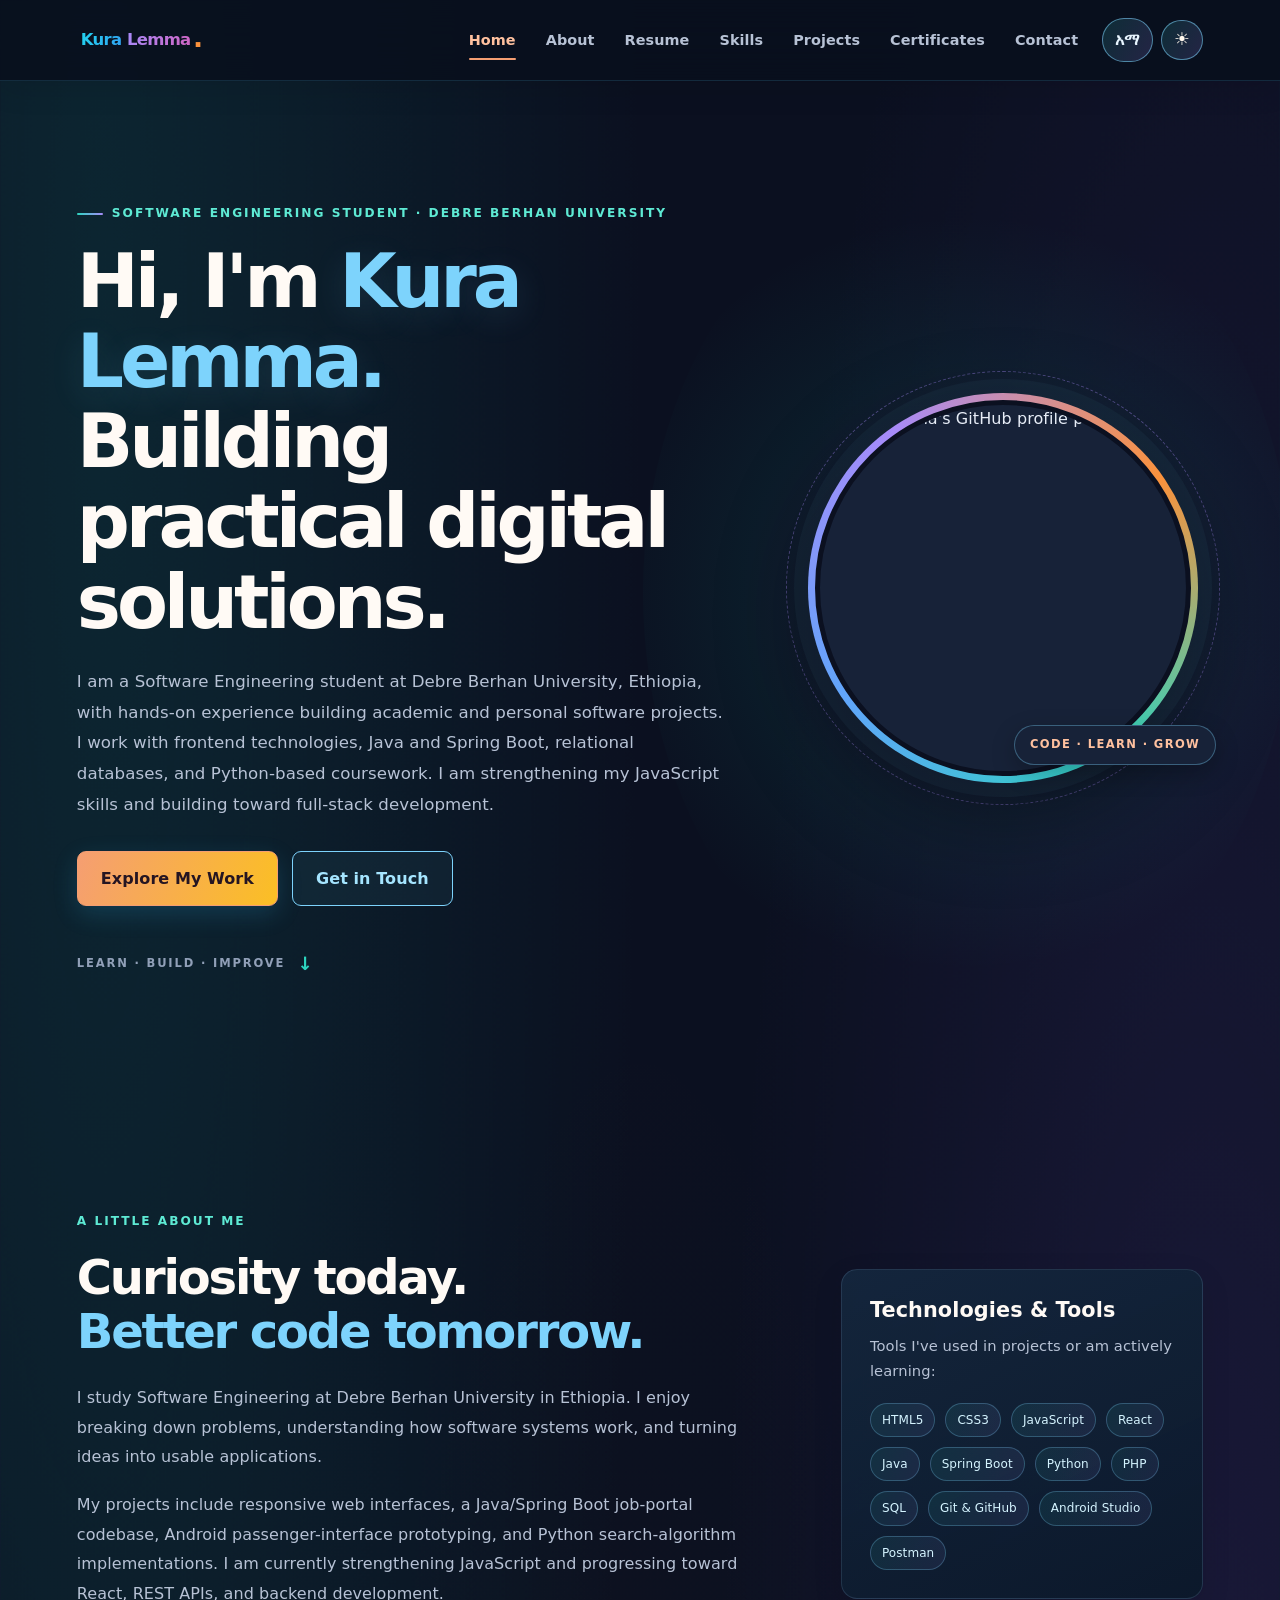
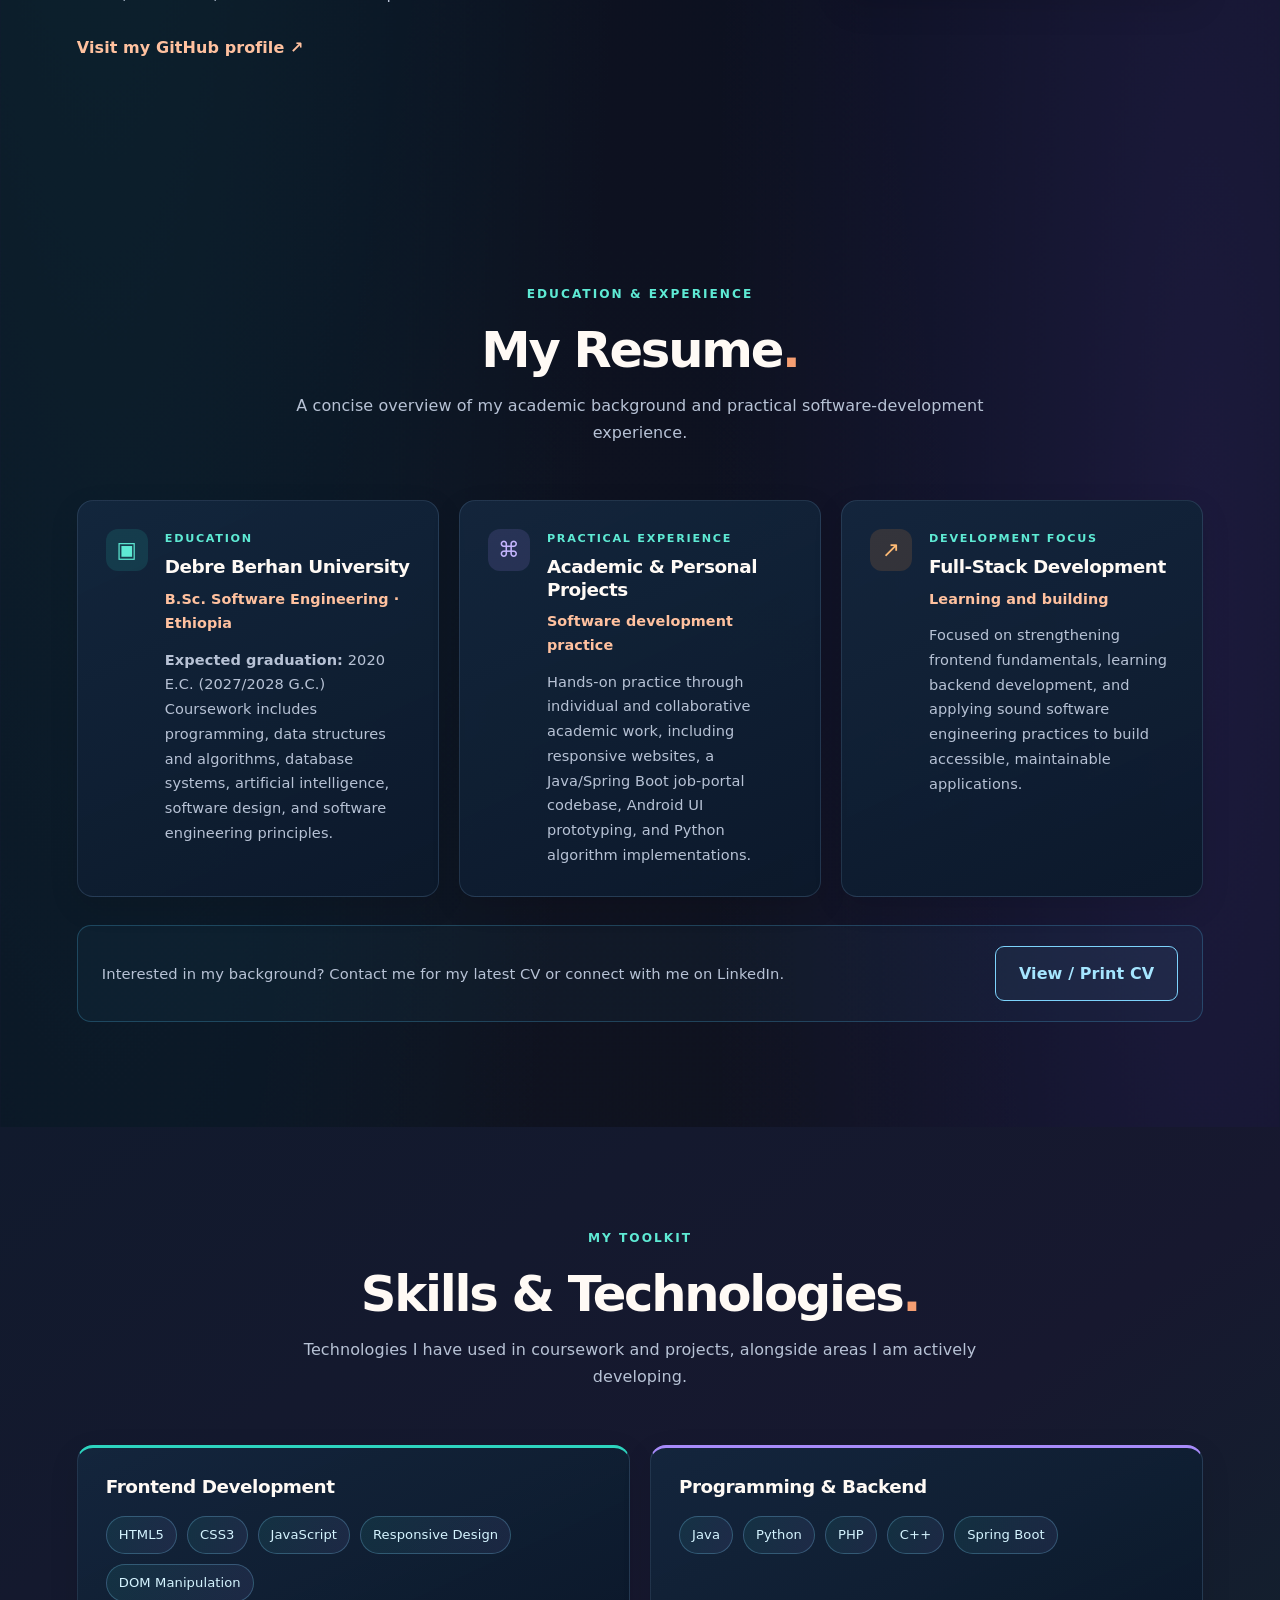
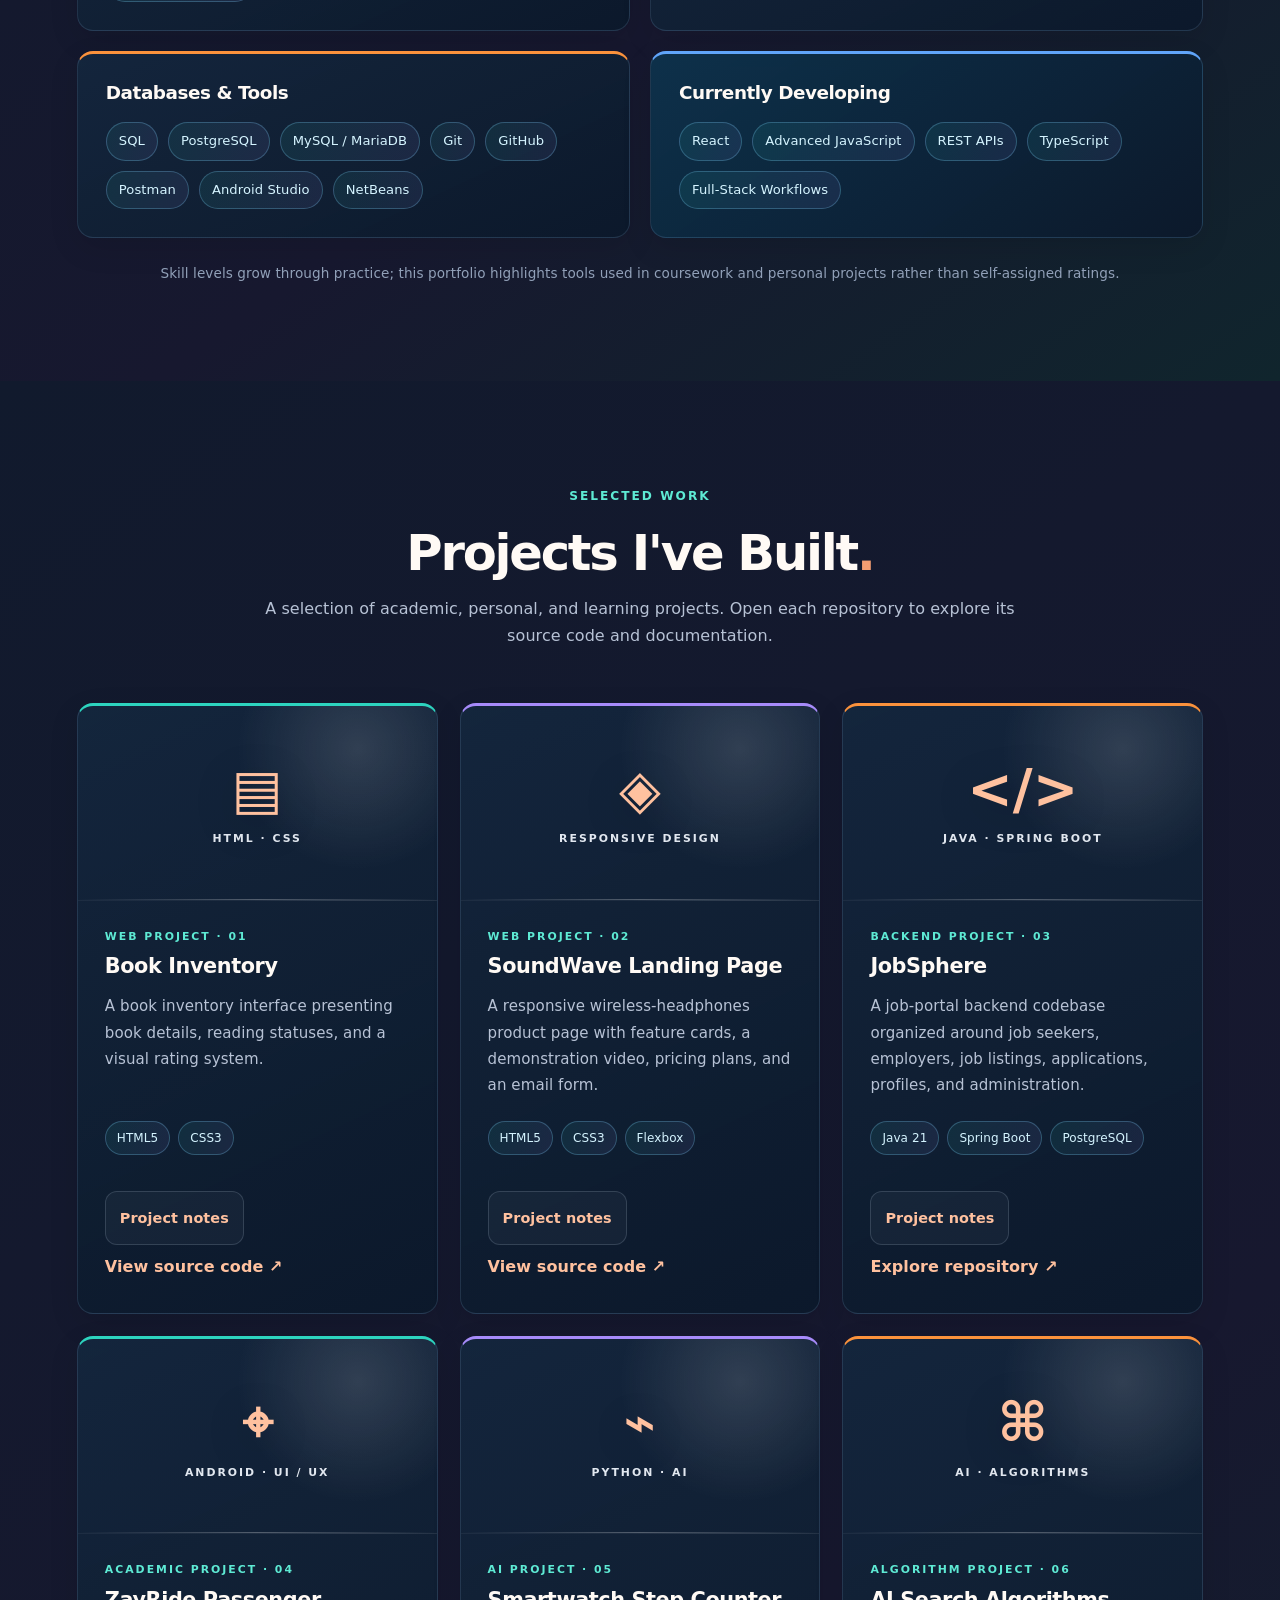
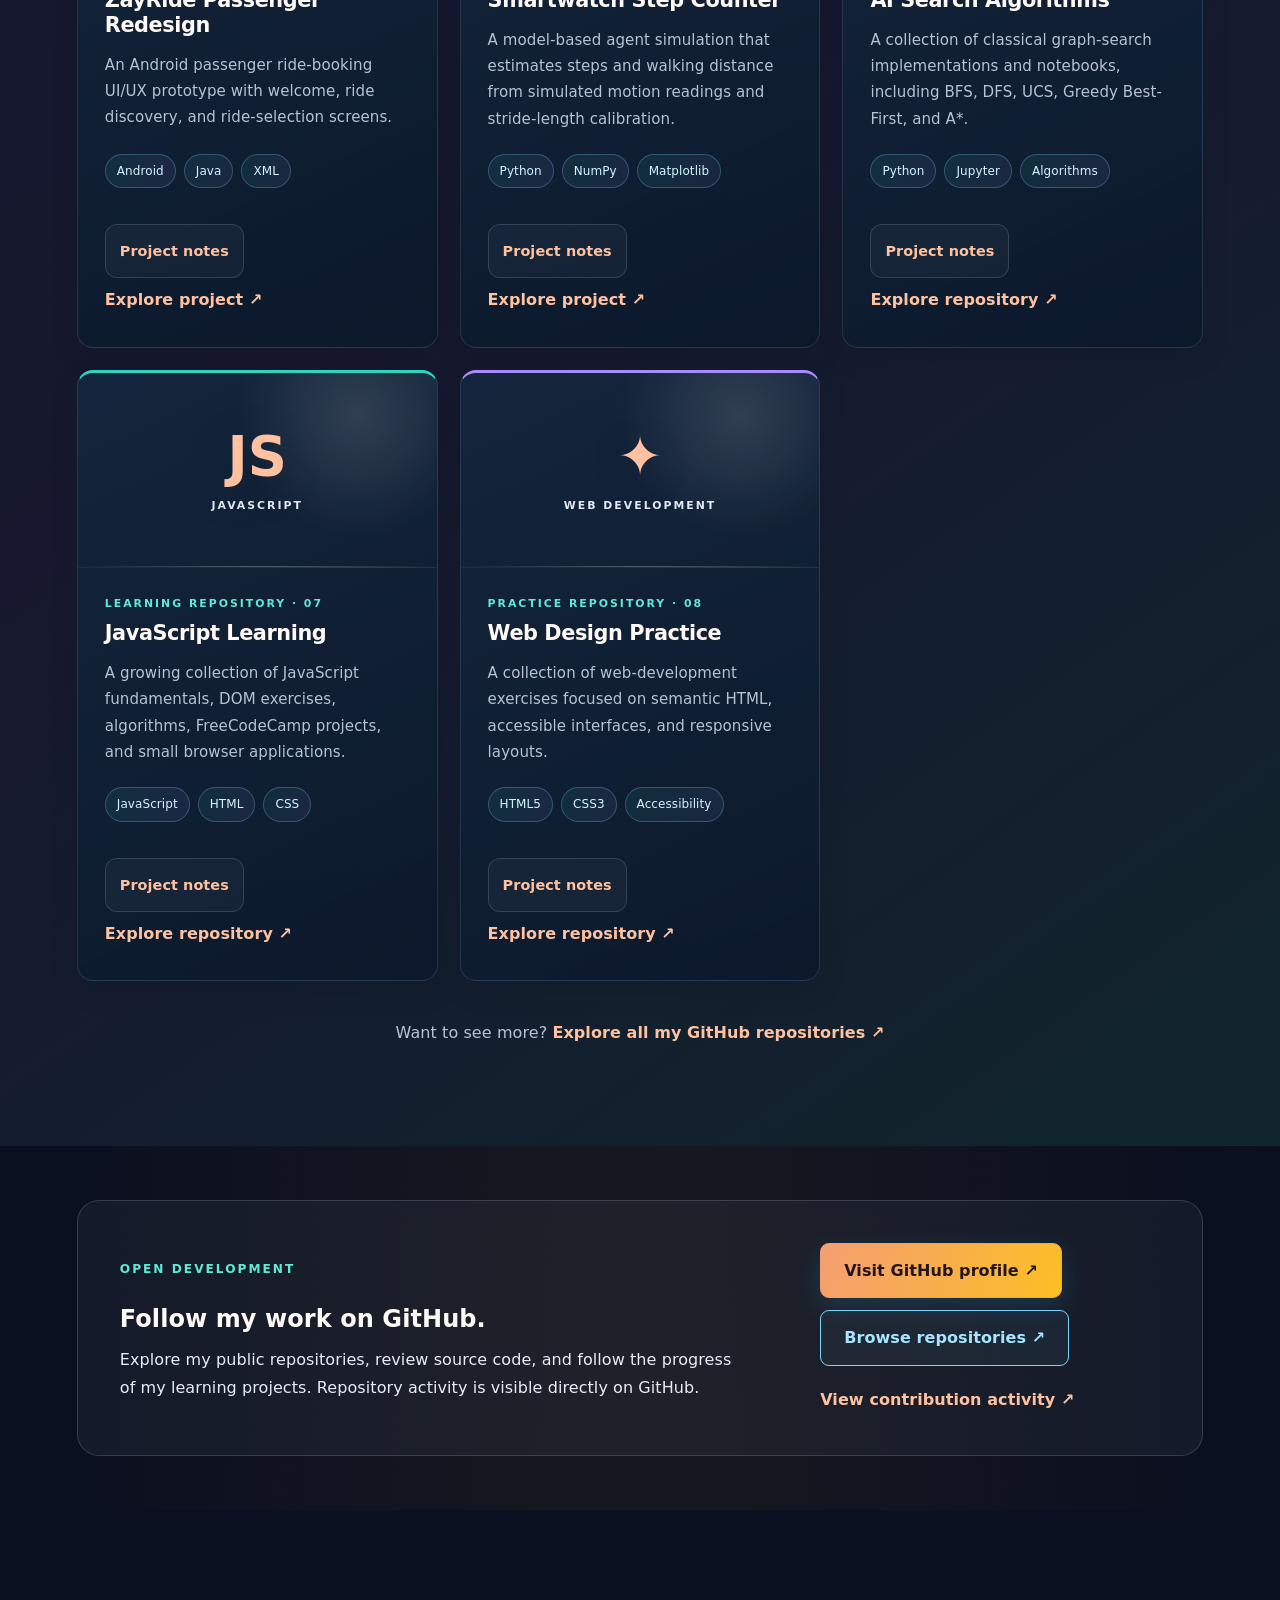
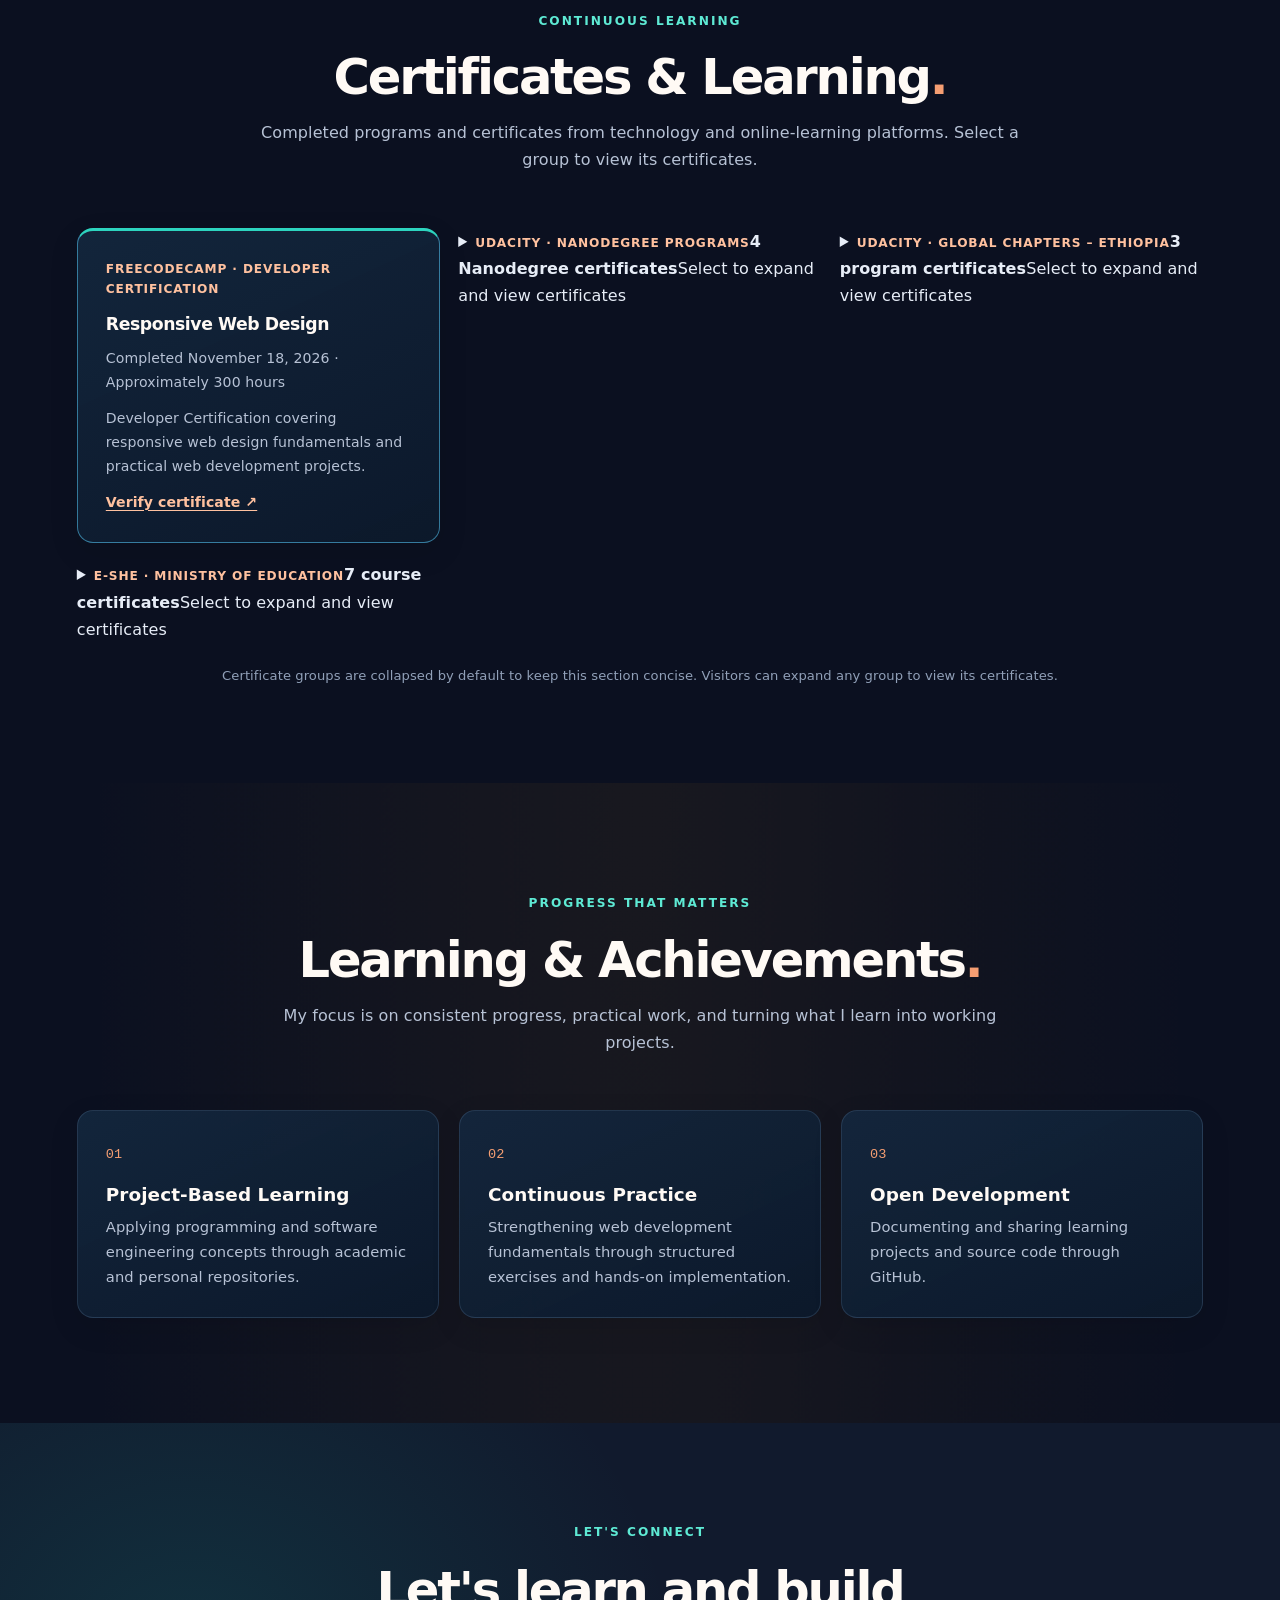
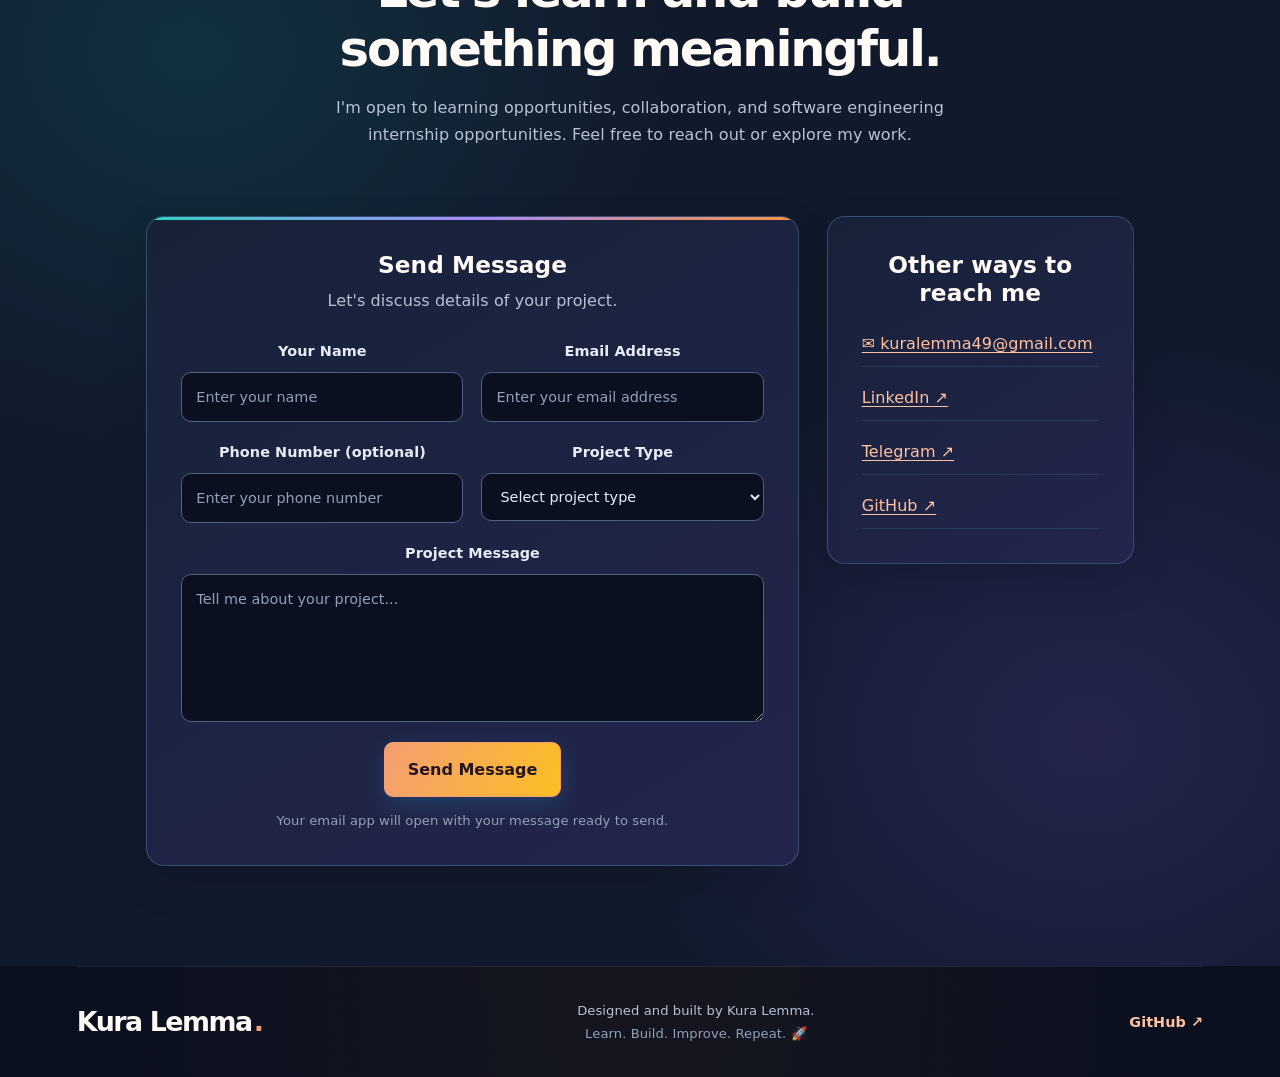
==== commit 35fdf38b: "Group and collapse certificates by provider" ====
--- a/index.html
+++ b/index.html
@@ -229,25 +229,40 @@
         <p class="more-projects">Want to see more? <a href="https://github.com/kura458?tab=repositories" target="_blank" rel="noopener noreferrer">Explore all my GitHub repositories ↗</a></p>
       </div>
     </section><section class="github-activity section-container" aria-labelledby="github-activity-title"><div class="github-activity-copy"><p class="eyebrow">OPEN DEVELOPMENT</p><h2 id="github-activity-title">Follow my work on GitHub<span>.</span></h2><p>Explore my public repositories, review source code, and follow the progress of my learning projects. Repository activity is visible directly on GitHub.</p></div><div class="github-activity-actions"><a class="button primary-button" href="https://github.com/kura458" target="_blank" rel="noopener noreferrer">Visit GitHub profile ↗</a><a class="button secondary-button" href="https://github.com/kura458?tab=repositories" target="_blank" rel="noopener noreferrer">Browse repositories ↗</a><a class="text-link" href="https://github.com/kura458?tab=activity" target="_blank" rel="noopener noreferrer">View contribution activity ↗</a></div></section><section id="certificates" class="certificates-section"><div class="section-container">
-  <div class="section-heading"><p class="eyebrow">CONTINUOUS LEARNING</p><h2>Certificates & Learning<span>.</span></h2><p>Completed programs and certificates from technology and online-learning platforms.</p></div>
-  <div class="certificate-grid">
+  <div class="section-heading"><p class="eyebrow">CONTINUOUS LEARNING</p><h2>Certificates & Learning<span>.</span></h2><p>Completed programs and certificates from technology and online-learning platforms. Select a group to view its certificates.</p></div>
+  <div class="certificate-grid certificate-overview">
     <article class="certificate-card certificate-featured"><p class="certificate-provider">freeCodeCamp · Developer Certification</p><h3>Responsive Web Design</h3><p class="certificate-date">Completed November 18, 2026 · Approximately 300 hours</p><p class="certificate-description">Developer Certification covering responsive web design fundamentals and practical web development projects.</p><a class="certificate-link" href="https://freecodecamp.org/certification/fcc-4ed6f5c5-95d3-4515-95dc-54cf39d01667/responsive-web-design-v9" target="_blank" rel="noopener noreferrer">Verify certificate ↗</a></article>
-    <article class="certificate-card certificate-featured"><p class="certificate-provider">Udacity · Nanodegree Program</p><h3>Programming Fundamentals</h3><p class="certificate-date">Completed November 23, 2024</p><p class="certificate-description">Verified certificate of Nanodegree program completion.</p><a class="certificate-link" href="https://www.udacity.com/certificate/e/8432ff4-adfb-11ef-ab5b-1b7f81803688" target="_blank" rel="noopener noreferrer">Verify certificate ↗</a></article>
-    <article class="certificate-card"><p class="certificate-provider">Udacity · Nanodegree Program</p><h3>Data Science Fundamentals</h3><p class="certificate-date">Completed November 28, 2026</p><p class="certificate-description">Verified certificate of Nanodegree program completion.</p><a class="certificate-link" href="https://www.udacity.com/certificate/e/d234f69e-e5d7-11f1-9e6f-e798225701d0" target="_blank" rel="noopener noreferrer">Verify certificate ↗</a></article>
-    <article class="certificate-card"><p class="certificate-provider">Udacity · Global Chapters – Ethiopia</p><h3>Data Fundamentals</h3><p class="certificate-date">Completed November 28, 2026</p><p class="certificate-description">Verified certificate of completion for the Global Chapters Ethiopia Program.</p><a class="certificate-link" href="https://confirm.udacity.com/N3R6Y24S9-J3QZ-4J5C-9E5C-25A9A98B9D" target="_blank" rel="noopener noreferrer">Verify certificate ↗</a></article>
-    <article class="certificate-card"><p class="certificate-provider">Udacity · Nanodegree Program</p><h3>Android Developer Fundamentals</h3><p class="certificate-date">Completed November 28, 2026</p><p class="certificate-description">Verified certificate of Nanodegree program completion.</p><a class="certificate-link" href="https://www.udacity.com/certificate/e/c09be53e-e5d7-11f1-9b8c-5fb37cfeef44" target="_blank" rel="noopener noreferrer">Verify certificate ↗</a></article>
-    <article class="certificate-card"><p class="certificate-provider">Udacity · Nanodegree Program</p><h3>Artificial Intelligence Fundamentals</h3><p class="certificate-date">Completed November 28, 2026</p><p class="certificate-description">Verified certificate of Nanodegree program completion.</p><a class="certificate-link" href="https://www.udacity.com/certificate/e/d55aedeb-e5d7-11f1-b342-5386c2f9b27" target="_blank" rel="noopener noreferrer">Verify certificate ↗</a></article>
-    <article class="certificate-card"><p class="certificate-provider">Udacity · Global Chapters – Ethiopia</p><h3>Android Fundamentals</h3><p class="certificate-date">Completed November 28, 2026</p><p class="certificate-description">Verified certificate of completion for the Global Chapters Ethiopia Program.</p><a class="certificate-link" href="https://confirm.udacity.com/N3R6Y24S9-J3QZ-4J5C-9E5C-25A9A98B9D" target="_blank" rel="noopener noreferrer">Verify certificate ↗</a></article>
-    <article class="certificate-card"><p class="certificate-provider">Udacity · Global Chapters – Ethiopia</p><h3>AI Fundamentals</h3><p class="certificate-date">Completed November 27, 2026</p><p class="certificate-description">Verified certificate of completion for the Global Chapters Ethiopia Program.</p><a class="certificate-link" href="https://confirm.udacity.com/N3R6Y24S9-J3QZ-4J5C-9E5C-25A9A98B9D" target="_blank" rel="noopener noreferrer">Verify certificate ↗</a></article>
-    <article class="certificate-card"><p class="certificate-provider">e-SHE · Ministry of Education</p><h3>How to Take a Course</h3><p class="certificate-date">Issued December 13, 2024</p><p class="certificate-id">Certificate ID: 77753950f8174384b7c2810a2e605f6f</p></article>
-    <article class="certificate-card"><p class="certificate-provider">e-SHE · Ministry of Education</p><h3>Keeping Yourself Safe Online</h3><p class="certificate-date">Issued December 13, 2024</p><p class="certificate-id">Certificate ID: 80ec54805d004af2933934e6fbb08ad9</p></article>
-    <article class="certificate-card"><p class="certificate-provider">e-SHE · Ministry of Education</p><h3>Academic Integrity</h3><p class="certificate-date">Issued December 13, 2024</p><p class="certificate-id">Certificate ID: c5fbcd5925b4e148c7d8814e2d533ff</p></article>
-    <article class="certificate-card"><p class="certificate-provider">e-SHE · Ministry of Education</p><h3>Set Goals to Manage Your Time</h3><p class="certificate-date">Issued December 13, 2024</p><p class="certificate-id">Certificate ID: 1c592cd93e4e42ec8719e0b8d7570914</p></article>
-    <article class="certificate-card"><p class="certificate-provider">e-SHE · Ministry of Education</p><h3>How to Evaluate Resources</h3><p class="certificate-date">Issued December 13, 2024</p><p class="certificate-id">Certificate ID: 4feff615031499ba55f693e0d0daecf</p></article>
-    <article class="certificate-card"><p class="certificate-provider">e-SHE · Ministry of Education</p><h3>How to Study Effectively</h3><p class="certificate-date">Issued December 13, 2024</p><p class="certificate-id">Certificate ID: c5171e9e861b4e9f9b8917194a2aed3</p></article>
-    <article class="certificate-card"><p class="certificate-provider">e-SHE · Ministry of Education</p><h3>Strategies for Successful Online Learning</h3><p class="certificate-date">Issued December 13, 2024</p><p class="certificate-id">Certificate ID: 2f2ab0bccc4f6e83a3d0395315e1dfe</p></article>
+    <details class="certificate-group">
+      <summary><span class="certificate-provider">Udacity · Nanodegree Programs</span><strong>4 Nanodegree certificates</strong><span class="certificate-summary-hint">Select to expand and view certificates</span></summary>
+      <div class="certificate-grid certificate-group-grid">
+        <article class="certificate-card"><p class="certificate-provider">Udacity · Nanodegree Program</p><h3>Programming Fundamentals</h3><p class="certificate-date">Completed November 23, 2024</p><p class="certificate-description">Verified certificate of Nanodegree program completion.</p><a class="certificate-link" href="https://www.udacity.com/certificate/e/e9432ff4-adfb-11ef-ab5b-1b7f81803688" target="_blank" rel="noopener noreferrer">Verify certificate ↗</a></article>
+        <article class="certificate-card"><p class="certificate-provider">Udacity · Nanodegree Program</p><h3>Data Science Fundamentals</h3><p class="certificate-date">Completed November 28, 2026</p><p class="certificate-description">Verified certificate of Nanodegree program completion.</p><a class="certificate-link" href="https://www.udacity.com/certificate/e/d234f69e-e5d7-11f1-9e6f-e798225701d0" target="_blank" rel="noopener noreferrer">Verify certificate ↗</a></article>
+        <article class="certificate-card"><p class="certificate-provider">Udacity · Nanodegree Program</p><h3>Android Developer Fundamentals</h3><p class="certificate-date">Completed November 28, 2026</p><p class="certificate-description">Verified certificate of Nanodegree program completion.</p><a class="certificate-link" href="https://www.udacity.com/certificate/e/c09be53e-e5d7-11f1-9b8c-5fb37cfeef44" target="_blank" rel="noopener noreferrer">Verify certificate ↗</a></article>
+        <article class="certificate-card"><p class="certificate-provider">Udacity · Nanodegree Program</p><h3>Artificial Intelligence Fundamentals</h3><p class="certificate-date">Completed November 28, 2026</p><p class="certificate-description">Verified certificate of Nanodegree program completion.</p><a class="certificate-link" href="https://www.udacity.com/certificate/e/d55aedeb-e5d7-11f1-b342-5386c2f9b27" target="_blank" rel="noopener noreferrer">Verify certificate ↗</a></article>
+      </div>
+    </details>
+    <details class="certificate-group">
+      <summary><span class="certificate-provider">Udacity · Global Chapters – Ethiopia</span><strong>3 program certificates</strong><span class="certificate-summary-hint">Select to expand and view certificates</span></summary>
+      <div class="certificate-grid certificate-group-grid">
+        <article class="certificate-card"><p class="certificate-provider">Global Chapters – Ethiopia</p><h3>Data Fundamentals</h3><p class="certificate-date">Completed November 28, 2026</p><p class="certificate-description">Verified certificate of completion for the Global Chapters Ethiopia Program.</p><a class="certificate-link" href="https://confirm.udacity.com/N3R6Y24S9-J3QZ-4J5C-9E5C-25A9A98B9D" target="_blank" rel="noopener noreferrer">Verify certificate ↗</a></article>
+        <article class="certificate-card"><p class="certificate-provider">Global Chapters – Ethiopia</p><h3>Android Fundamentals</h3><p class="certificate-date">Completed November 28, 2026</p><p class="certificate-description">Verified certificate of completion for the Global Chapters Ethiopia Program.</p><a class="certificate-link" href="https://confirm.udacity.com/N3R6Y24S9-J3QZ-4J5C-9E5C-25A9A98B9D" target="_blank" rel="noopener noreferrer">Verify certificate ↗</a></article>
+        <article class="certificate-card"><p class="certificate-provider">Global Chapters – Ethiopia</p><h3>AI Fundamentals</h3><p class="certificate-date">Completed November 27, 2026</p><p class="certificate-description">Verified certificate of completion for the Global Chapters Ethiopia Program.</p><a class="certificate-link" href="https://confirm.udacity.com/N3R6Y24S9-J3QZ-4J5C-9E5C-25A9A98B9D" target="_blank" rel="noopener noreferrer">Verify certificate ↗</a></article>
+      </div>
+    </details>
+    <details class="certificate-group">
+      <summary><span class="certificate-provider">e-SHE · Ministry of Education</span><strong>7 course certificates</strong><span class="certificate-summary-hint">Select to expand and view certificates</span></summary>
+      <div class="certificate-grid certificate-group-grid">
+        <article class="certificate-card"><p class="certificate-provider">e-SHE · Ministry of Education</p><h3>How to Take a Course</h3><p class="certificate-date">Issued December 13, 2024</p><p class="certificate-id">Certificate ID: 77753950f8174384b7c2810a2e605f6f</p></article>
+        <article class="certificate-card"><p class="certificate-provider">e-SHE · Ministry of Education</p><h3>Keeping Yourself Safe Online</h3><p class="certificate-date">Issued December 13, 2024</p><p class="certificate-id">Certificate ID: 80ec54805d004af2933934e6fbb08ad9</p></article>
+        <article class="certificate-card"><p class="certificate-provider">e-SHE · Ministry of Education</p><h3>Academic Integrity</h3><p class="certificate-date">Issued December 13, 2024</p><p class="certificate-id">Certificate ID: c5fbcd5925b4e148c7d8814e2d533ff</p></article>
+        <article class="certificate-card"><p class="certificate-provider">e-SHE · Ministry of Education</p><h3>Set Goals to Manage Your Time</h3><p class="certificate-date">Issued December 13, 2024</p><p class="certificate-id">Certificate ID: 1c592cd93e4e42ec8719e0b8d7570914</p></article>
+        <article class="certificate-card"><p class="certificate-provider">e-SHE · Ministry of Education</p><h3>How to Evaluate Resources</h3><p class="certificate-date">Issued December 13, 2024</p><p class="certificate-id">Certificate ID: 4feff615031499ba55f693e0d0daecf</p></article>
+        <article class="certificate-card"><p class="certificate-provider">e-SHE · Ministry of Education</p><h3>How to Study Effectively</h3><p class="certificate-date">Issued December 13, 2024</p><p class="certificate-id">Certificate ID: c5171e9e861b4e9f9b8917194a2aed3</p></article>
+        <article class="certificate-card"><p class="certificate-provider">e-SHE · Ministry of Education</p><h3>Strategies for Successful Online Learning</h3><p class="certificate-date">Issued December 13, 2024</p><p class="certificate-id">Certificate ID: 2f2ab0bccc4f6e83a3d0395315e1dfe</p></article>
+      </div>
+    </details>
   </div>
-  <p class="certificate-note">e-SHE certificate IDs are shown as printed on the certificates. Individual online verification links were not provided.</p>
+  <p class="certificate-note">Certificate groups are collapsed by default to keep this section concise. Visitors can expand any group to view its certificates.</p>
 </div></section>
 <section id="achievements" class="achievements-section section-container"><div class="section-heading"><p class="eyebrow">PROGRESS THAT MATTERS</p><h2>Learning & Achievements<span>.</span></h2><p>My focus is on consistent progress, practical work, and turning what I learn into working projects.</p></div>
 <div class="achievement-grid"><article class="achievement-card"><span>01</span><h3>Project-Based Learning</h3><p>Applying programming and software engineering concepts through academic and personal repositories.</p></article><article class="achievement-card"><span>02</span><h3>Continuous Practice</h3><p>Strengthening web development fundamentals through structured exercises and hands-on implementation.</p></article><article class="achievement-card"><span>03</span><h3>Open Development</h3><p>Documenting and sharing learning projects and source code through GitHub.</p></article></div></section><section id="contact" class="contact-section">
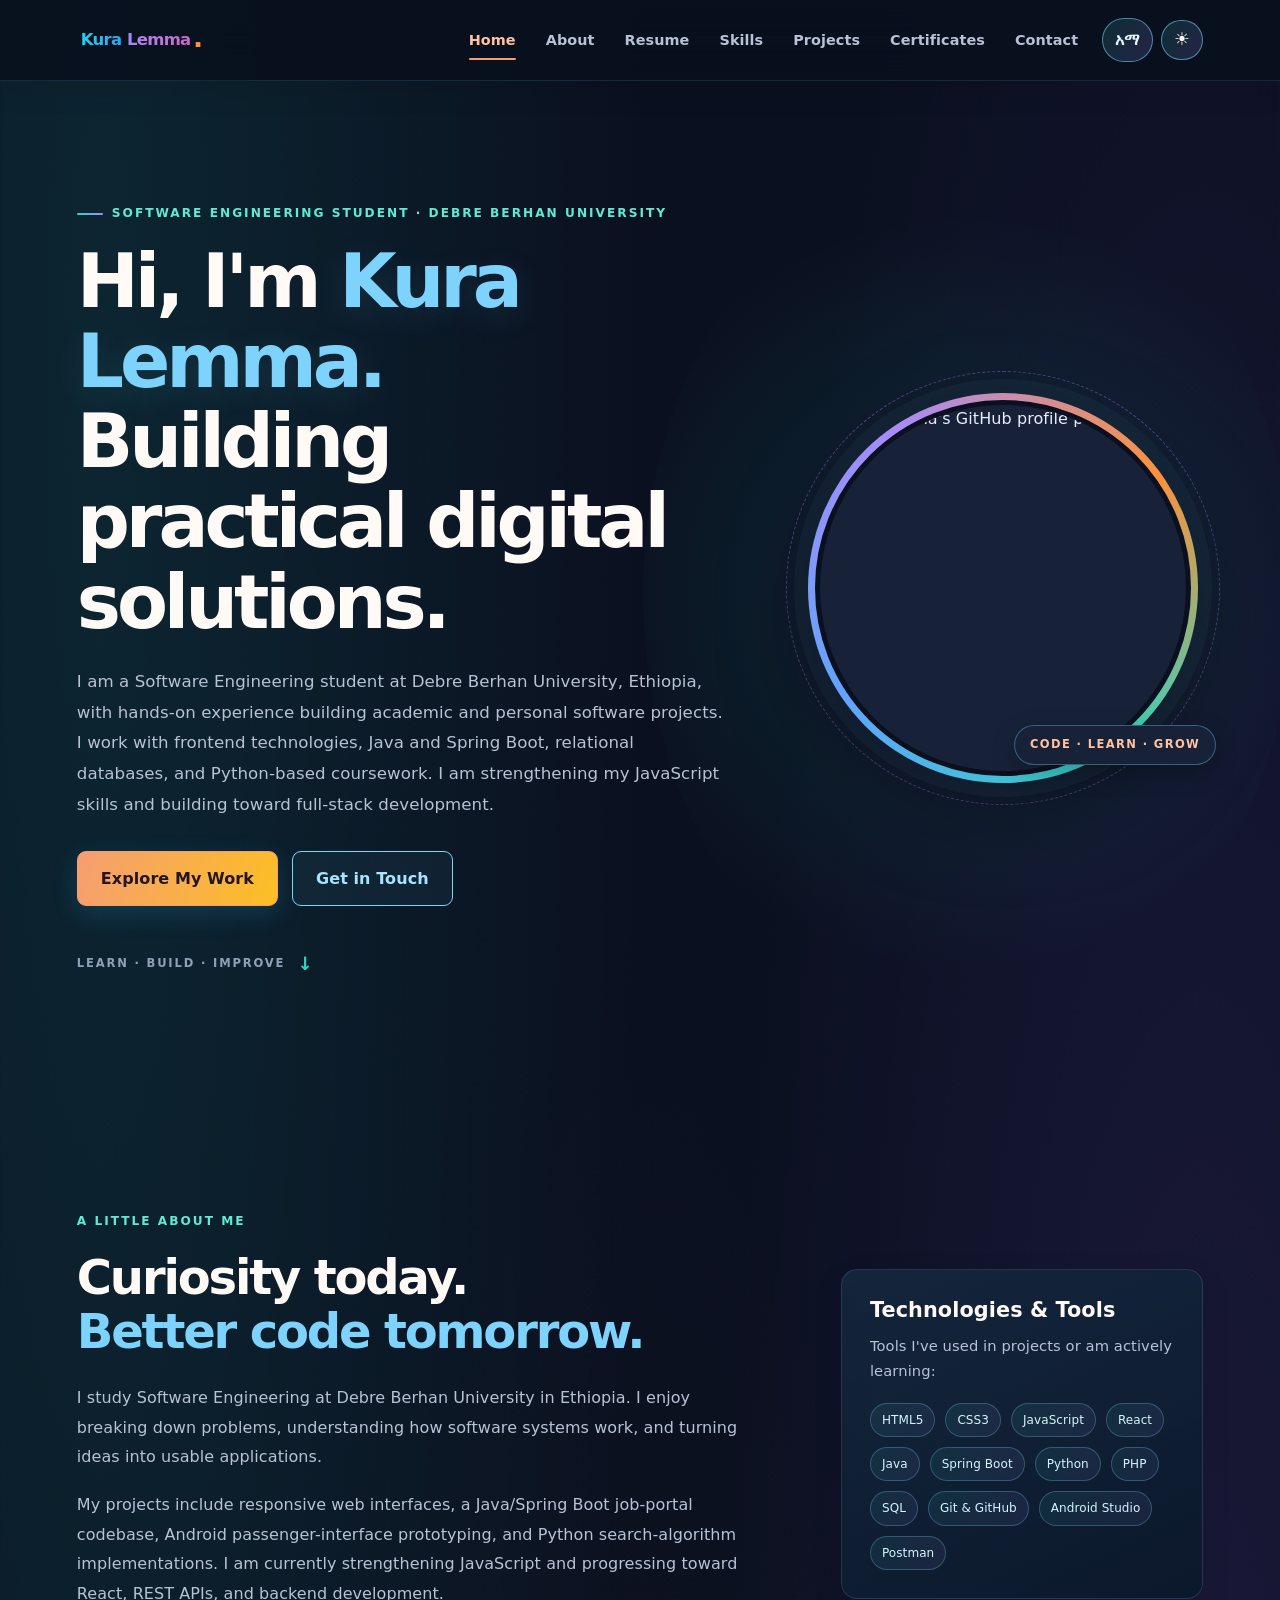
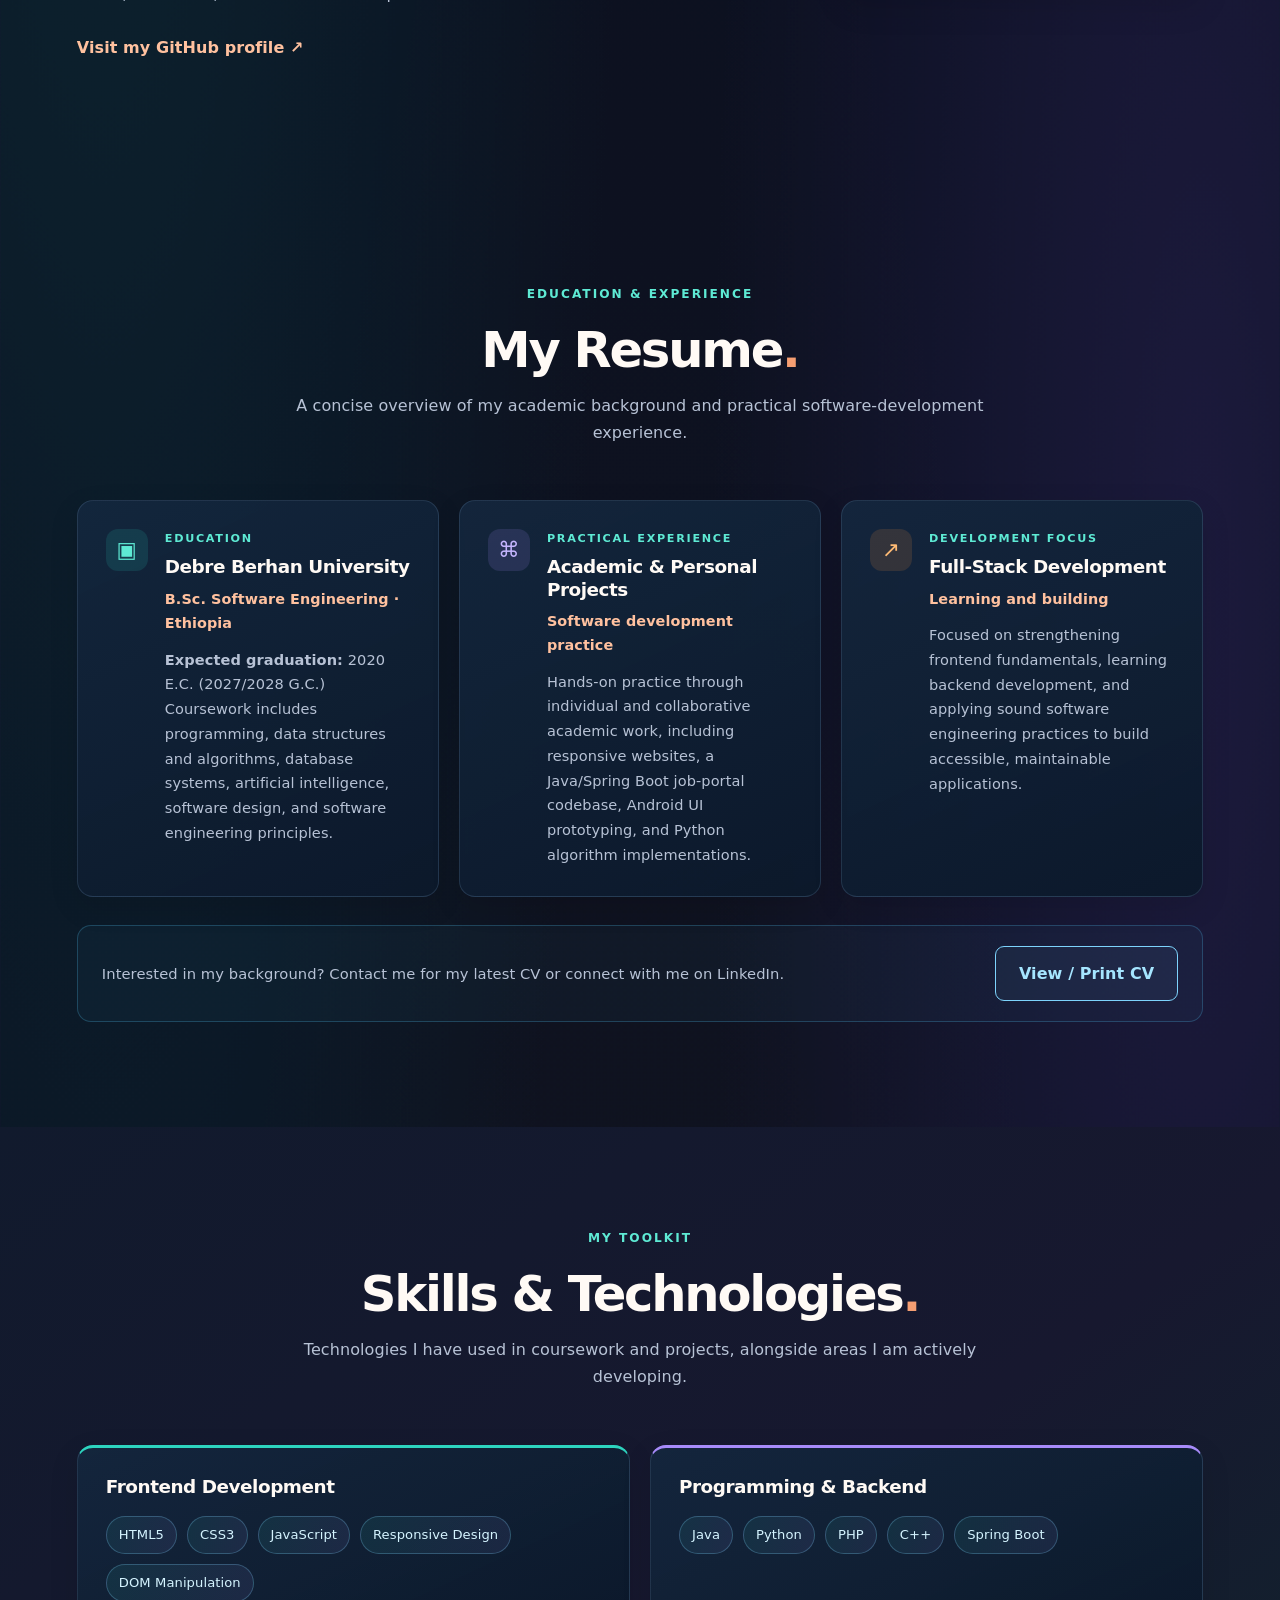
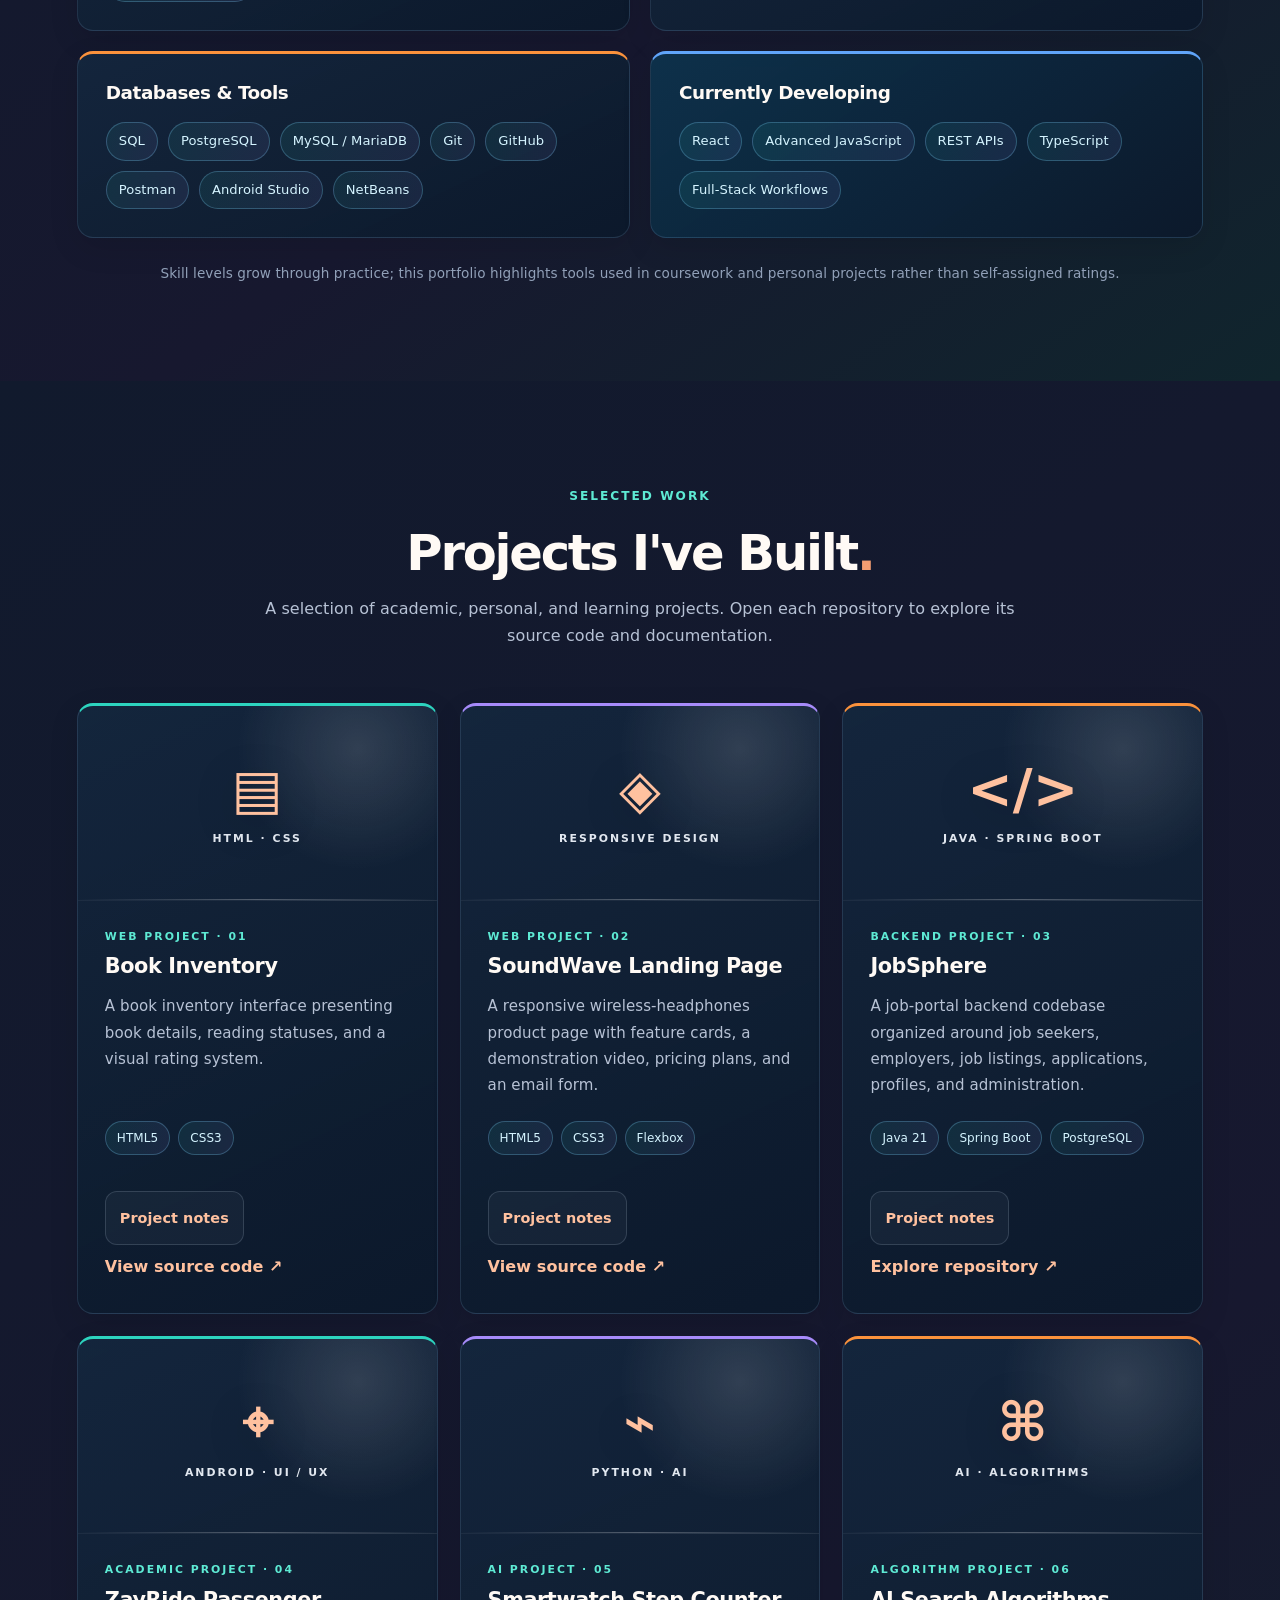
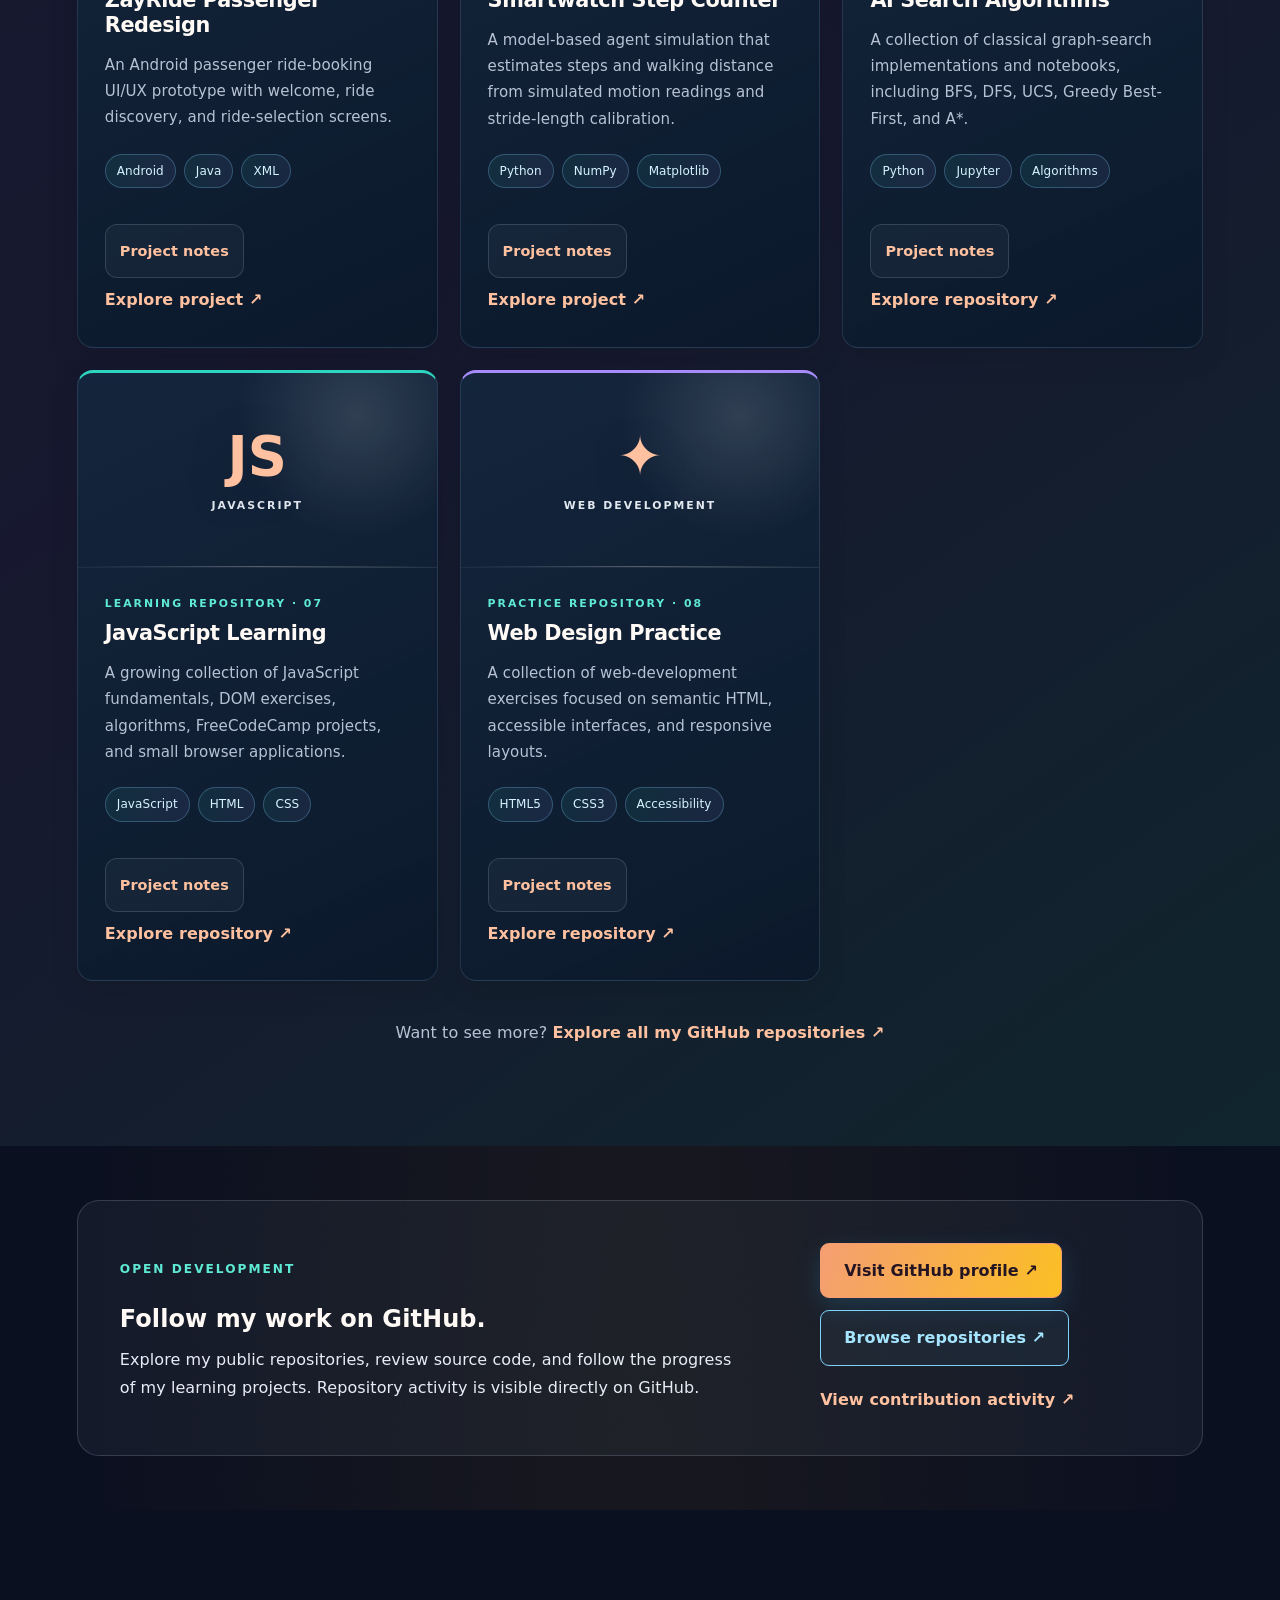
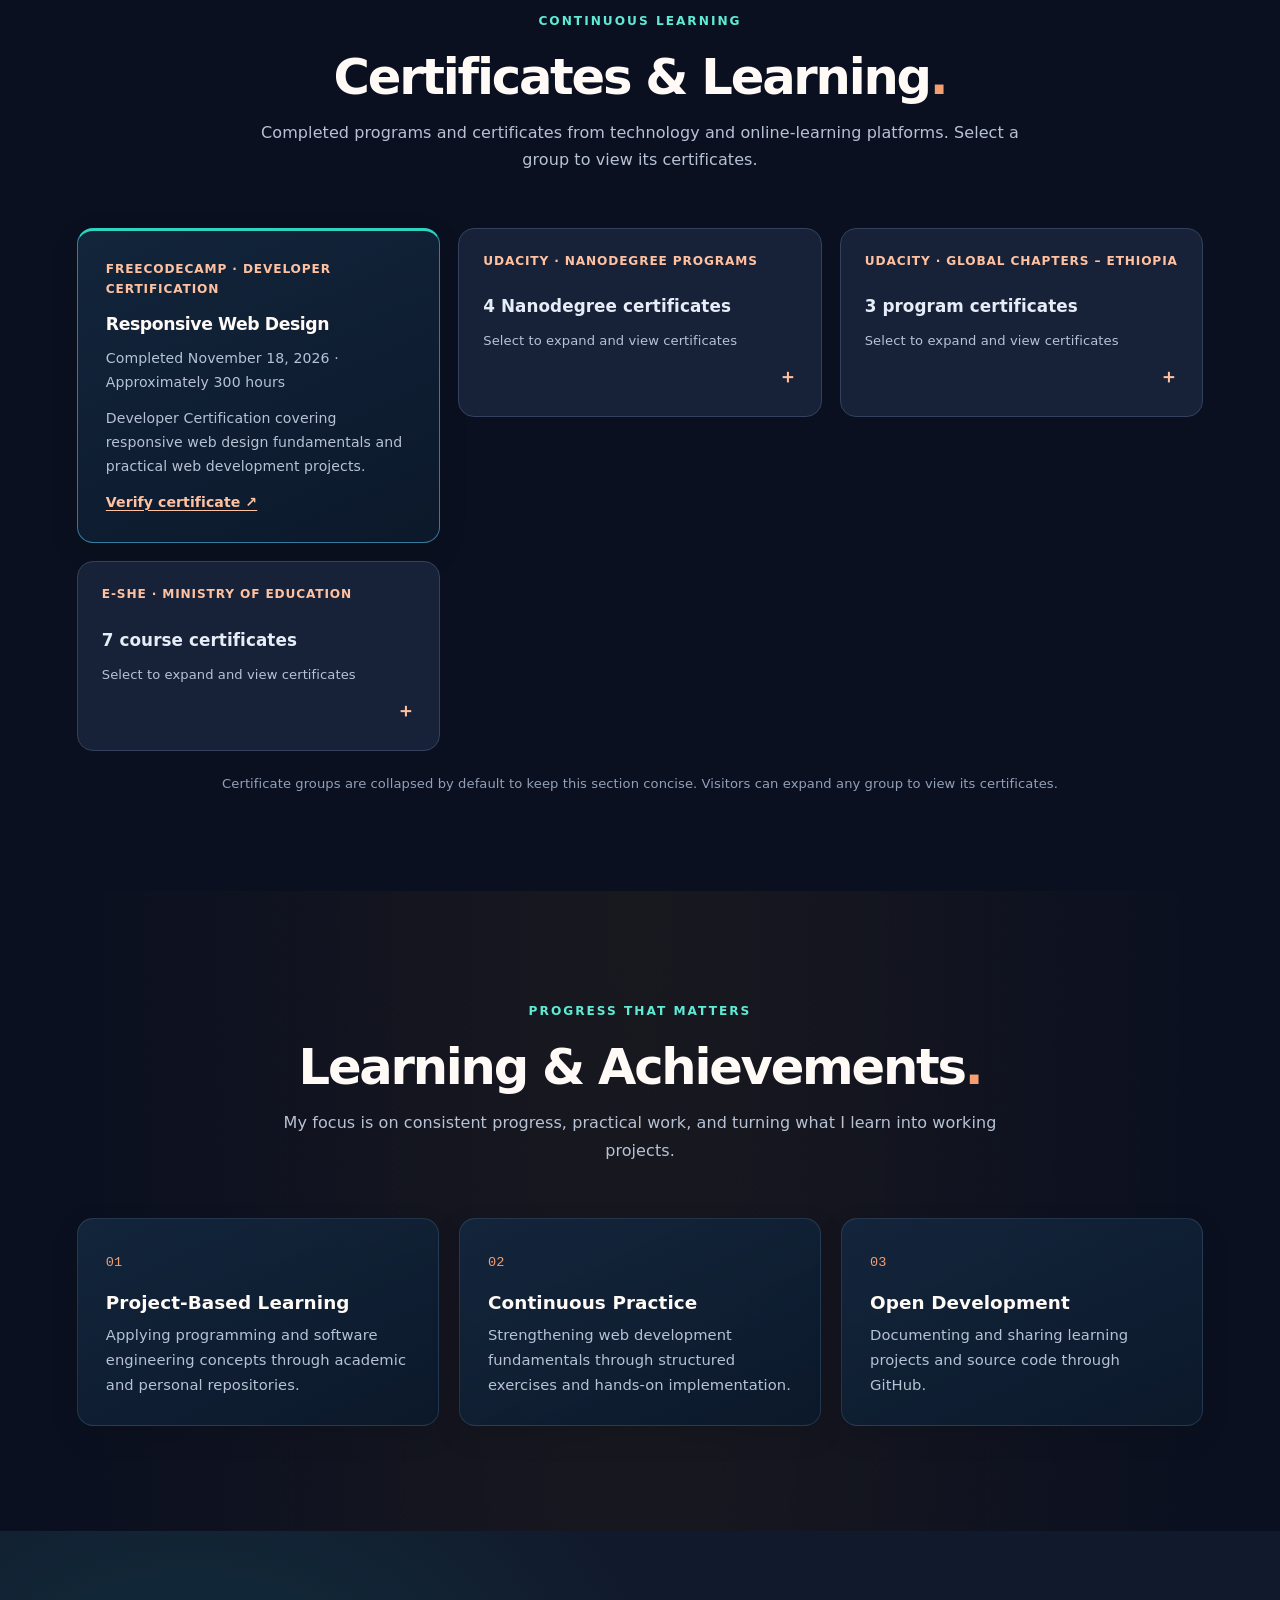
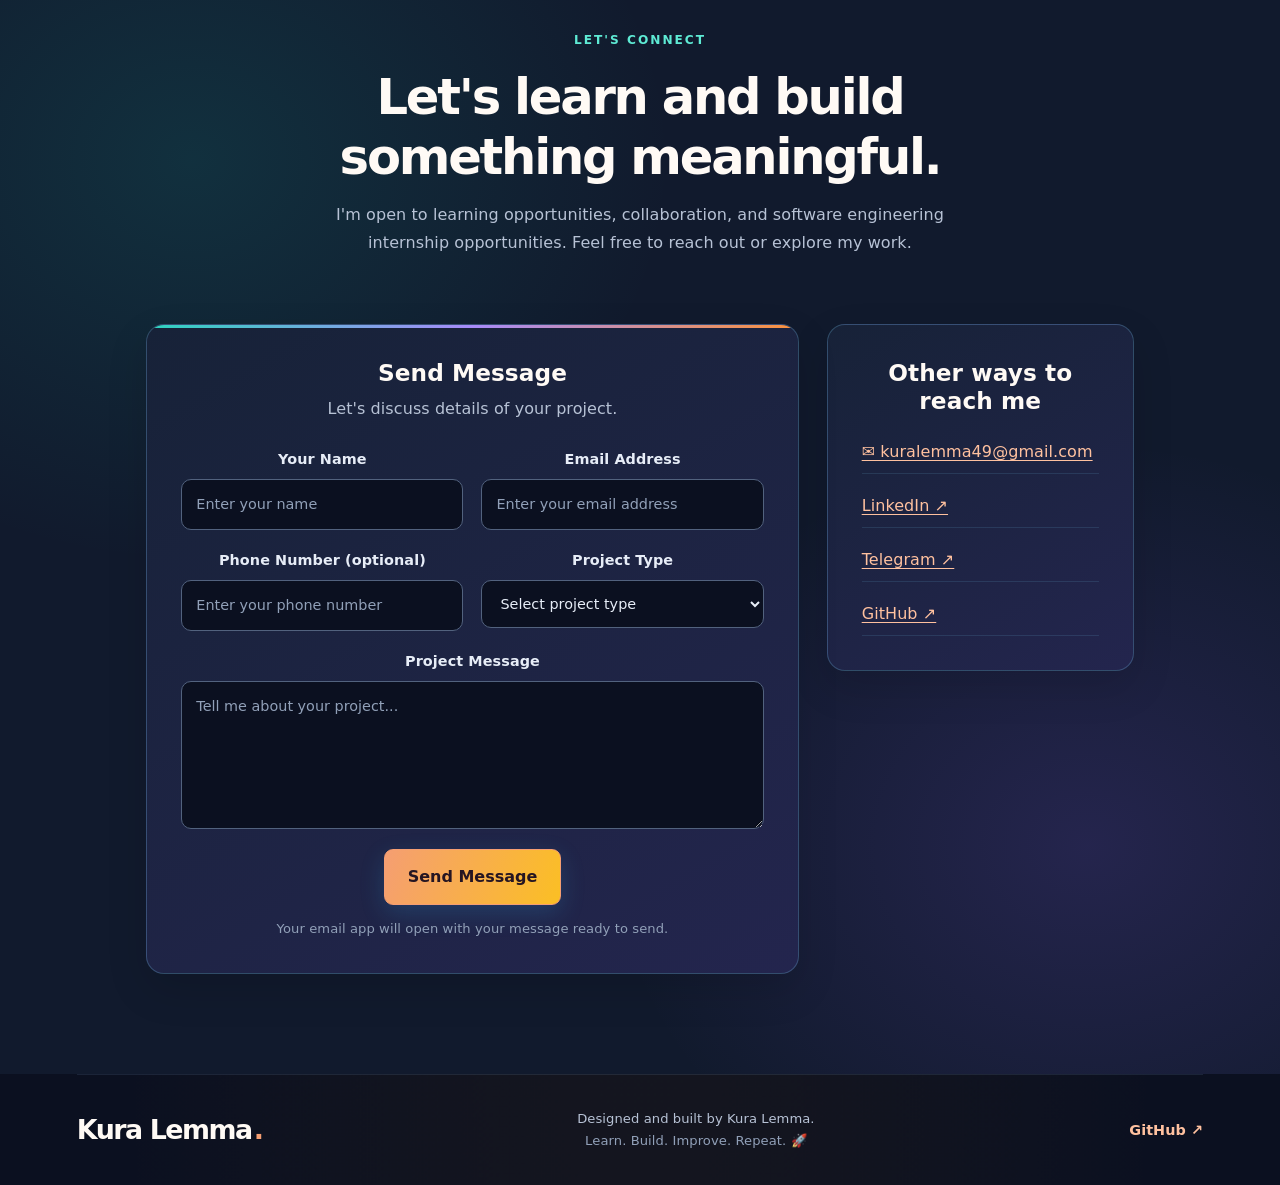
==== commit 7d7ff334: "Add visitor choice for certificate viewing" ====
--- a/index.html
+++ b/index.html
@@ -539,6 +539,73 @@
       setTheme(document.documentElement.dataset.theme === "dark" ? "light" : "dark", true);
     });
 
+    // Let visitors choose how to view a certificate: embedded preview or a new tab.
+    const certificateDialog = document.createElement("dialog");
+    certificateDialog.className = "certificate-viewer-dialog";
+    certificateDialog.setAttribute("aria-labelledby", "certificate-viewer-title");
+    certificateDialog.innerHTML = `
+      <div class="certificate-choice" id="certificate-choice">
+        <button class="certificate-viewer-close" type="button" aria-label="Close certificate options">×</button>
+        <p class="eyebrow">CERTIFICATE VIEWER</p>
+        <h2 id="certificate-viewer-title">How would you like to view this certificate?</h2>
+        <div class="certificate-choice-actions">
+          <button class="button primary-button" type="button" id="certificate-preview-choice">Inside this portfolio</button>
+          <button class="button secondary-button" type="button" id="certificate-tab-choice">Open in a new browser tab</button>
+        </div>
+      </div>
+      <div class="certificate-preview" id="certificate-preview" hidden>
+        <div class="certificate-preview-toolbar">
+          <h2>Certificate preview</h2>
+          <div>
+            <a class="button secondary-button" id="certificate-fallback-link" href="#" target="_blank" rel="noopener noreferrer">Open in new tab ↗</a>
+            <button class="button secondary-button" type="button" id="certificate-preview-close">Close preview</button>
+          </div>
+        </div>
+        <iframe id="certificate-frame" title="Full certificate preview" loading="lazy" referrerpolicy="strict-origin-when-cross-origin"></iframe>
+        <p class="certificate-frame-note">If the certificate provider does not allow an embedded preview, use “Open in new tab” above.</p>
+      </div>`;
+    document.body.append(certificateDialog);
+    let selectedCertificateUrl = "";
+    const certificateChoice = certificateDialog.querySelector("#certificate-choice");
+    const certificatePreview = certificateDialog.querySelector("#certificate-preview");
+    const certificateFrame = certificateDialog.querySelector("#certificate-frame");
+    const certificateFallback = certificateDialog.querySelector("#certificate-fallback-link");
+    function closeCertificateDialog() {
+      certificateDialog.close();
+      certificateFrame.src = "about:blank";
+      certificateChoice.hidden = false;
+      certificatePreview.hidden = true;
+    }
+    document.querySelectorAll(".certificate-link").forEach((link) => {
+      link.addEventListener("click", (event) => {
+        event.preventDefault();
+        selectedCertificateUrl = link.href;
+        certificateFallback.href = selectedCertificateUrl;
+        certificateChoice.hidden = false;
+        certificatePreview.hidden = true;
+        certificateDialog.showModal();
+      });
+    });
+    certificateDialog.querySelector(".certificate-viewer-close").addEventListener("click", closeCertificateDialog);
+    certificateDialog.querySelector("#certificate-preview-choice").addEventListener("click", () => {
+      certificateChoice.hidden = true;
+      certificatePreview.hidden = false;
+      certificateFrame.src = selectedCertificateUrl;
+    });
+    certificateDialog.querySelector("#certificate-tab-choice").addEventListener("click", () => {
+      window.open(selectedCertificateUrl, "_blank", "noopener,noreferrer");
+      closeCertificateDialog();
+    });
+    certificateDialog.querySelector("#certificate-preview-close").addEventListener("click", closeCertificateDialog);
+    certificateDialog.addEventListener("click", (event) => {
+      if (event.target === certificateDialog) closeCertificateDialog();
+    });
+    certificateDialog.addEventListener("close", () => {
+      certificateFrame.src = "about:blank";
+      certificateChoice.hidden = false;
+      certificatePreview.hidden = true;
+    });
+
     const contactForm = document.querySelector("#project-contact-form");
     contactForm?.addEventListener("submit", (event) => {
       event.preventDefault();
--- a/styles.css
+++ b/styles.css
@@ -2007,3 +2007,45 @@
   }
 }
 
+
+/* Certificate provider groups: collapsed by default, expandable by visitors */
+.certificate-overview { align-items: start; }
+.certificate-group {
+  min-width: 0;
+  padding: 22px 24px;
+  border: 1px solid var(--color-border);
+  border-radius: var(--radius-md);
+  background: var(--color-card);
+}
+.certificate-group > summary {
+  display: flex;
+  flex-direction: column;
+  gap: 9px;
+  cursor: pointer;
+  list-style: none;
+}
+.certificate-group > summary::-webkit-details-marker { display: none; }
+.certificate-group > summary::after {
+  content: "＋";
+  align-self: flex-end;
+  color: var(--color-accent-light);
+  font-size: 1.2rem;
+  font-weight: 700;
+}
+.certificate-group[open] > summary::after { content: "−"; }
+.certificate-group > summary:focus-visible {
+  outline: 3px solid var(--color-accent-light);
+  outline-offset: 5px;
+  border-radius: 4px;
+}
+.certificate-group > summary strong { font-size: 1.05rem; }
+.certificate-summary-hint { color: var(--color-muted); font-size: .82rem; }
+.certificate-group-grid {
+  grid-template-columns: repeat(2, minmax(0, 1fr));
+  margin-top: 20px;
+}
+.certificate-group-grid .certificate-card { padding: 19px; }
+@media (max-width: 650px) {
+  .certificate-group-grid { grid-template-columns: 1fr; }
+  .certificate-group { padding: 19px; }
+}
